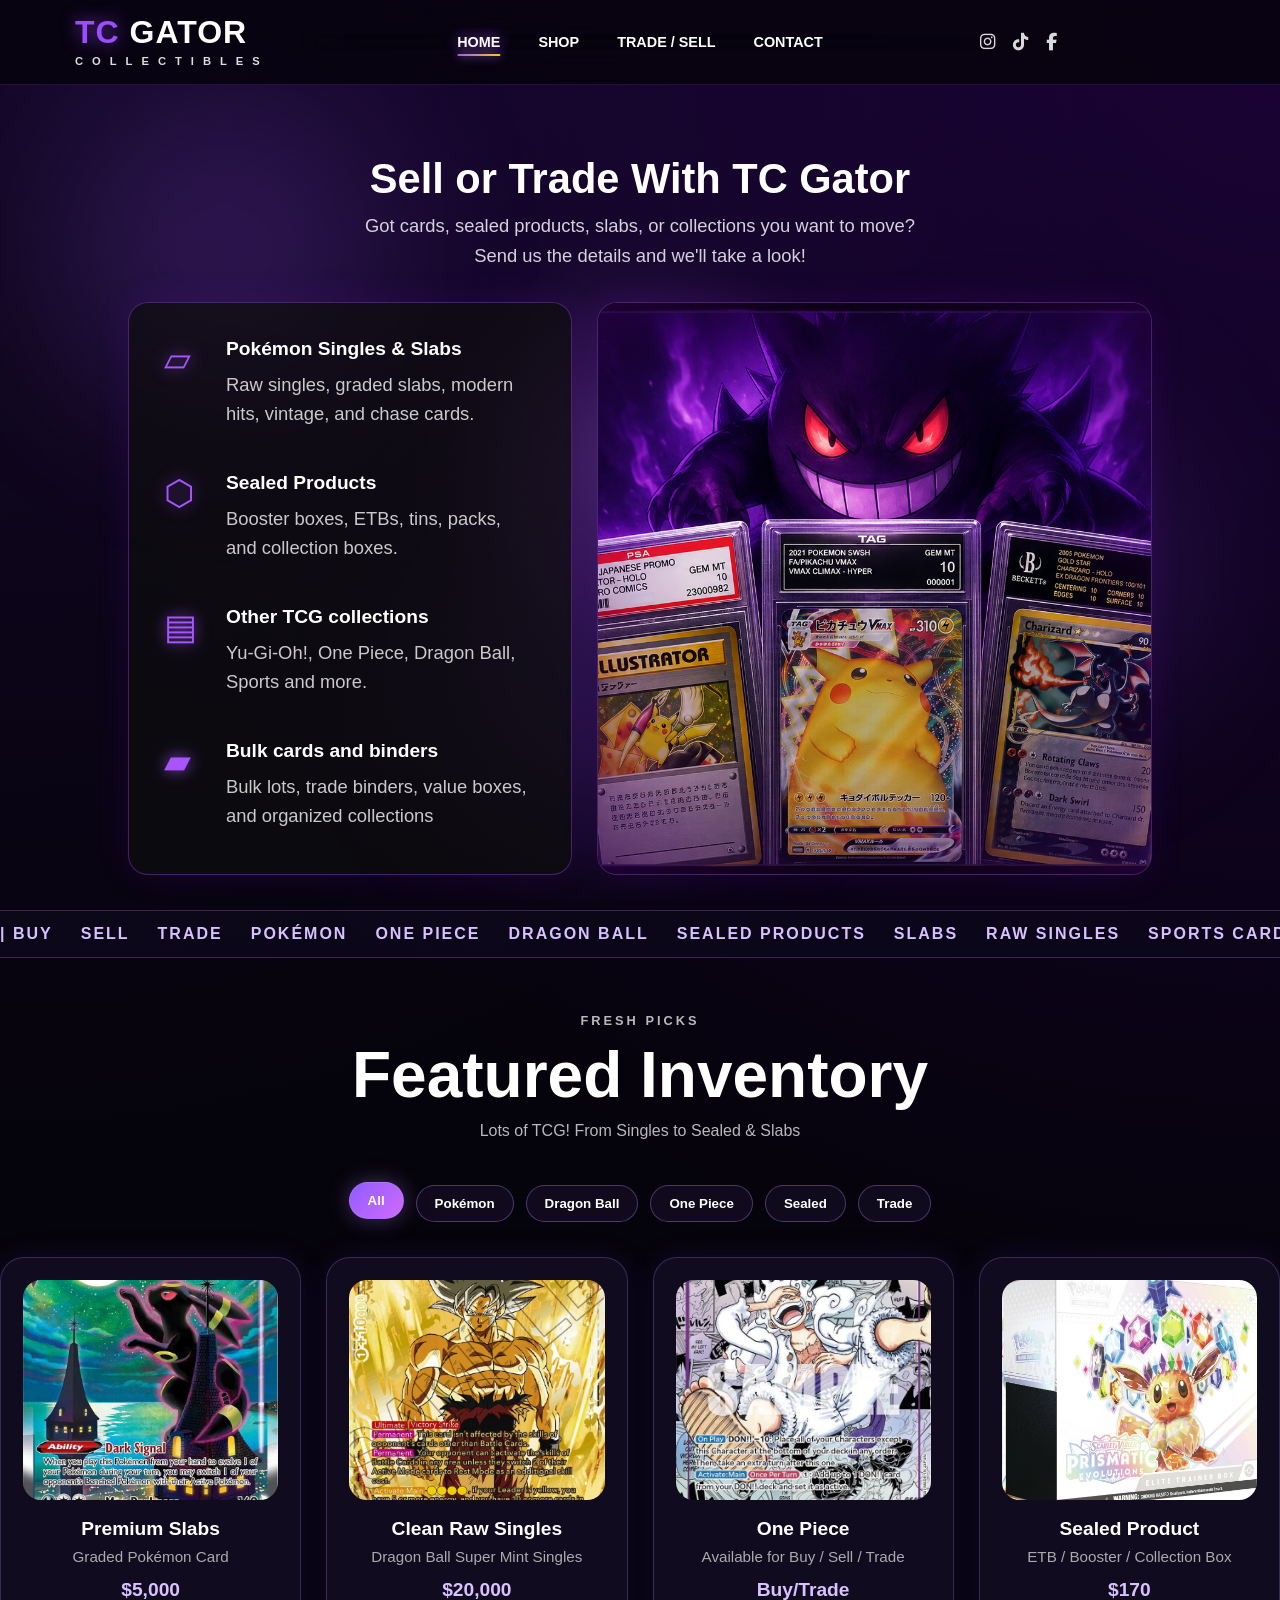
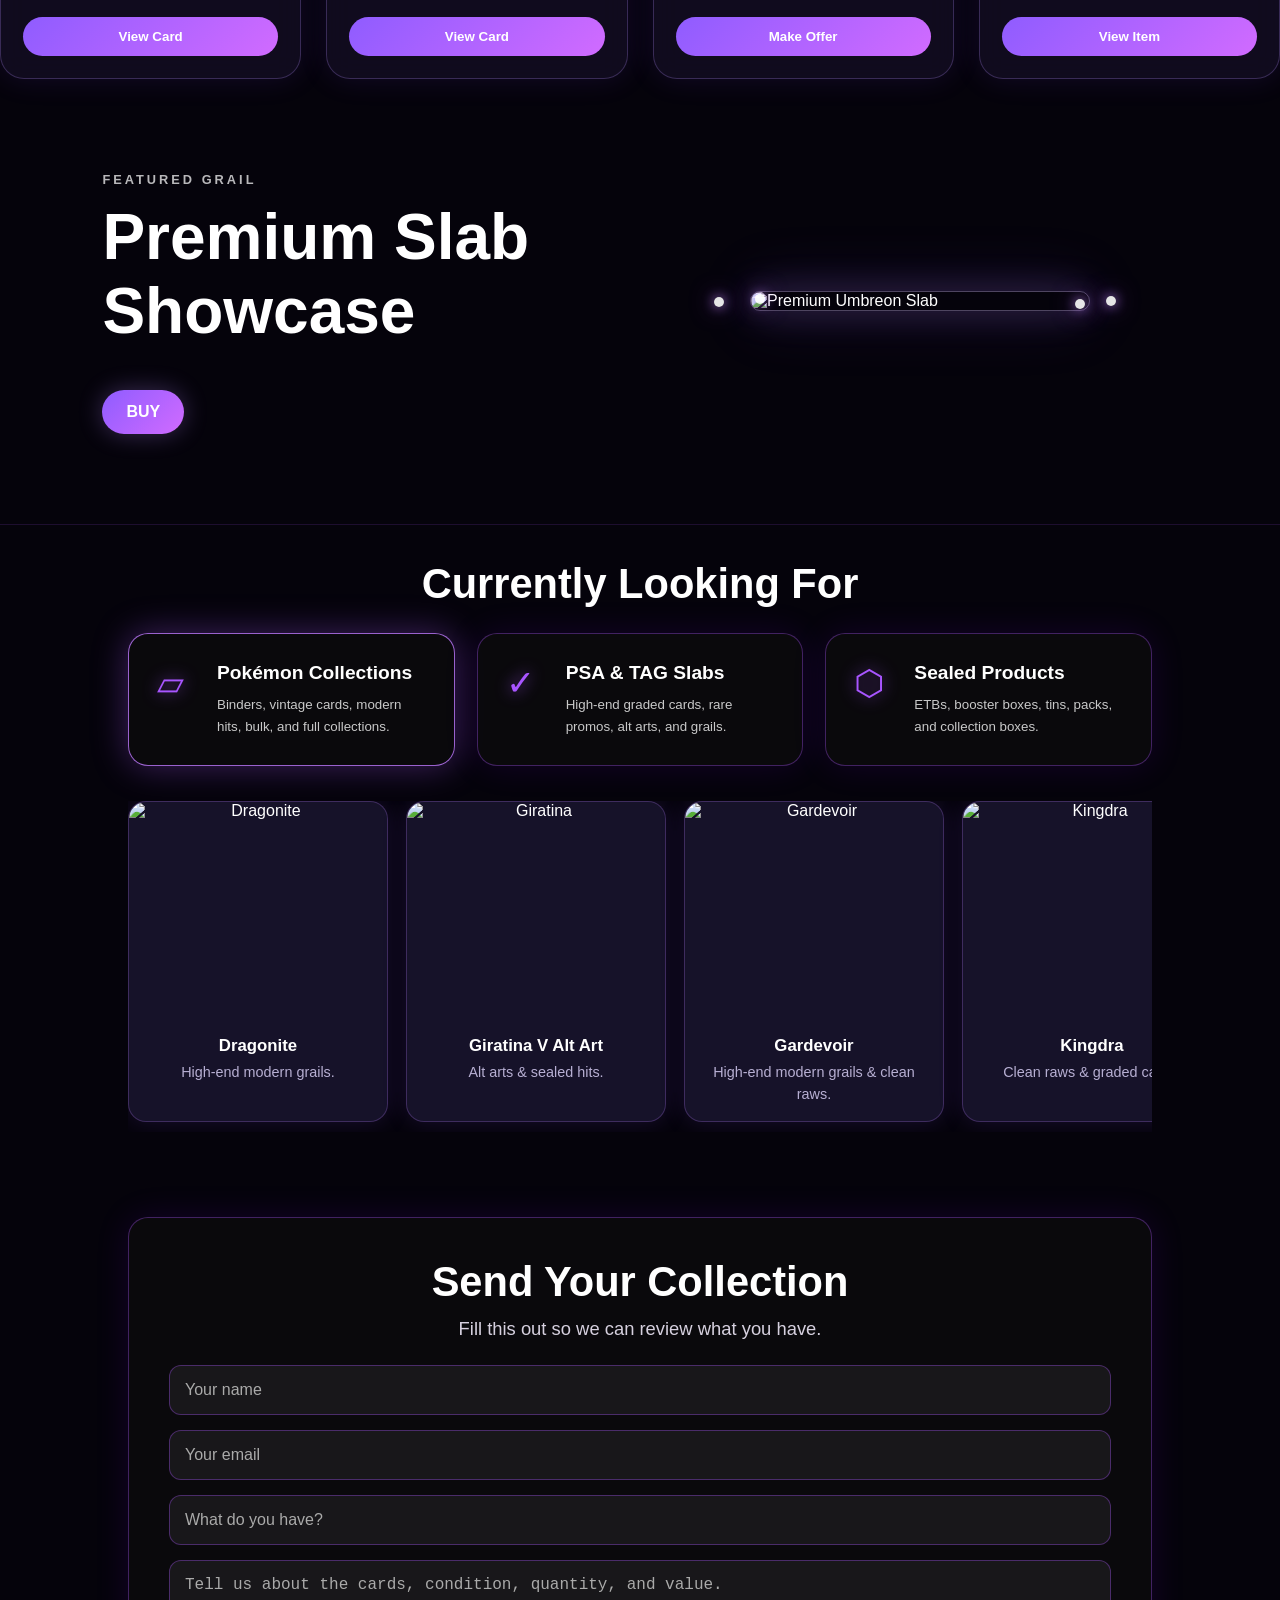
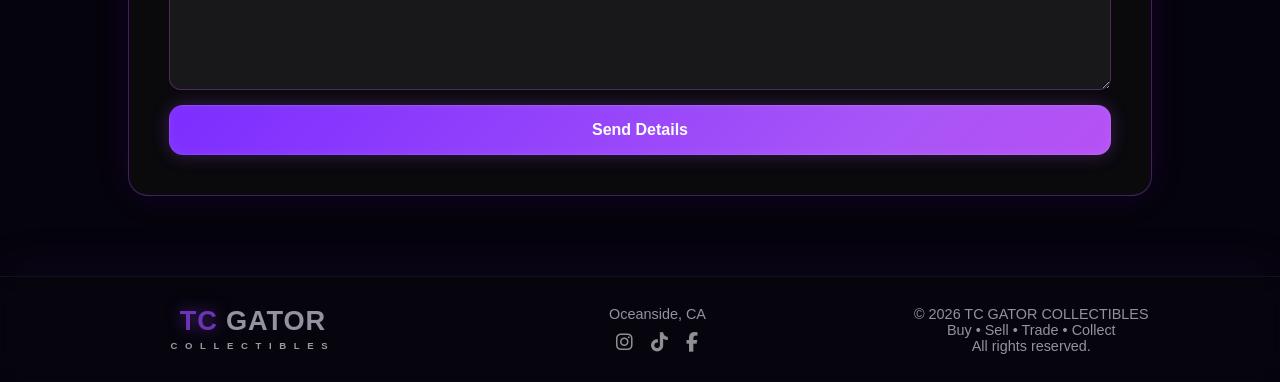
==== index.html @ 7c0d06db "Add files via upload" ====
<!DOCTYPE html>
<html lang="en">
<head>
  <meta charset="UTF-8">
  <meta name="viewport" content="width=device-width, initial-scale=1.0">

  <link rel="stylesheet" href="style.css">

  <link rel="stylesheet" href="https://cdnjs.cloudflare.com/ajax/libs/font-awesome/6.5.1/css/all.min.css">

  <title>TC Gator Collectibles</title>
</head>
<body>

  <div id="loader">
  <div class="loader-logo">TC GATOR</div>
  <div class="loader-subtext">Collectibles loading...</div>
</div>

 <div class="cherry-blossoms">
  <span></span>
  <span></span>
  <span></span>
  <span></span>
  <span></span>
  <span></span>
  <span></span>
  <span></span>
  <span></span>
  <span></span>
  <span></span>
  <span></span>
</div>

  <div class="background-glow">
  <span></span>
  <span></span>
  <span></span>
</div>

  <header class="navbar">
    <div class="logo">
      <span>TC</span> GATOR
      <p>COLLECTIBLES</p>
    </div>

   <nav class="nav-links">
  <a href="#home">Home</a>
  <a href="#shop">Shop</a>
  <a href="#trade">Trade / Sell</a>
  <a href="#contact">Contact</a>
</nav>

  <div class="social-icons">
  <a href="https://instagram.com/tc.gator" target="_blank">
    <i class="fab fa-instagram"></i>
  </a>

  <a href="https://www.tiktok.com/@tc.gator?_r=1&_t=ZP-96AuevrugjW" target="_blank">
    <i class="fab fa-tiktok"></i>
  </a>

  <a href="https://www.facebook.com/people/TC-Gator-Collectibles/61589492067598/?mibextid=wwXIfr" target="_blank">
    <i class="fab fa-facebook-f"></i>
  </a>
</div>
  </header>

  <main>

    <section class="hero" id="home">
      <h1>Sell or Trade With TC Gator</h1>
      <p>Got cards, sealed products, slabs, or collections you want to move?</p>
      <p class="contact-text">
  <a href="#trade-form">Send us the details and we'll take a look!</a>
</p>

      <div class="hero-grid">
        <div class="info-card">
          <div class="info-row">
            <div class="icon">▱</div>
            <div>
              <a href="#pokemon" class="category-card">
  <h3>Pokémon Singles & Slabs</h3>
  <p>Raw singles, graded slabs, modern hits, vintage, and chase cards.</p>
</a>
            </div>
          </div>

          <div class="info-row">
            <div class="icon">⬡</div>
            <div>
              <a href="#sealed" class="category-card">
  <h3>Sealed Products</h3>
  <p>Booster boxes, ETBs, tins, packs, and collection boxes.</p>
</a>
            </div>
          </div>

          <div class="info-row">
            <div class="icon">▤</div>
            <div>
              <a href="#other-tcg" class="category-card">
  <h3>Other TCG collections</h3>
  <p>Yu-Gi-Oh!, One Piece, Dragon Ball, Sports and more.</p>
</a>
            </div>
          </div>

          <div class="info-row">
            <div class="icon">▰</div>
            <div>
              <a href="#bulk-binders" class="category-card">
  <h3>Bulk cards and binders</h3>
  <p>Bulk lots, trade binders, value boxes, and organized collections</p>
</a>
            </div>
          </div>
        </div>

        <div class="image-card">
          <img src="slabs.png" alt="TC Gator graded card slabs" />
        </div>
      </div>
    </section>

    <div class="ticker-bar">
  <div class="ticker-track">
    <span>| BUY</span>
    <span>SELL</span>
    <span>TRADE</span>
    <span>POKÉMON</span>
    <span>ONE PIECE</span>
    <span>DRAGON BALL</span>
    <span>SEALED PRODUCTS</span>
    <span>SLABS</span>
    <span>RAW SINGLES</span>
    <span>SPORTS CARDS</span>
    <span>FINAL FANTASY</span>
    <span>YUGIOH</span>
    <span>BASEBALL</span>
    <span>FOOTBALL</span>
    <span>MTG |</span>

    <span>| BUY</span>
    <span>SELL</span>
    <span>TRADE</span>
    <span>POKÉMON</span>
    <span>ONE PIECE</span>
    <span>DRAGON BALL</span>
    <span>SEALED PRODUCTS</span>
    <span>SLABS</span>
    <span>RAW SINGLES</span>
    <span>SPORTS CARDS</span>
    <span>FINAL FANTASY</span>
    <span>YUGIOH</span>
    <span>BASEBALL</span>
    <span>FOOTBALL</span>
    <span>MTG |</span>

  </div>
</div>

    <section class="shop-categories reveal" id="pokemon">
  <div class="section-header">
    <p class="eyebrow">Fresh Picks</p>
    <h2>Featured Inventory</h2>
    <p>Lots of TCG! From Singles to Sealed & Slabs</p>
  </div>

  <div class="inventory-filters">
  <button class="filter-btn active" data-filter="all">All</button>
  <button class="filter-btn" data-filter="pokemon">Pokémon</button>
  <button class="filter-btn" data-filter="dragonball">Dragon Ball</button>
  <button class="filter-btn" data-filter="onepiece">One Piece</button>
  <button class="filter-btn" data-filter="sealed">Sealed</button>
  <button class="filter-btn" data-filter="trade">Trade</button>
</div>

  <div class="inventory-grid">
    <div class="inventory-card reveal" data-category="pokemon">
      <img class="card-image" src="umbreon.png" alt="Umbreon Pokémon card">
      <h3>Premium Slabs</h3>
      <p>Graded Pokémon Card</p>
      <span>$5,000</span>
      <button>View Card</button>
    </div>

    <div class="inventory-card reveal" data-category="dragonball">
      <img class="card-image" src="goku.png" alt="Son Goku Dragon Ball card">
      <h3>Clean Raw Singles</h3>
      <p>Dragon Ball Super Mint Singles</p>
      <span>$20,000</span>
      <button>View Card</button>
    </div>

   <div class="inventory-card reveal" data-category="onepiece" id="other-tcg">
      <img class="card-image" src="luffy.png" alt="Gear 5 Luffy One Piece card">
      <h3>One Piece</h3>
      <p>Available for Buy / Sell / Trade</p>
      <span>Buy/Trade</span>
      <button>Make Offer</button>
    </div>

 <div class="inventory-card reveal" data-category="sealed" id="sealed">
      <img class="card-image" src="sealed.png" alt="Sealed trading card product">
      <h3>Sealed Product</h3>
      <p>ETB / Booster / Collection Box</p>
      <span>$170</span>
      <button>View Item</button>
    </div>

  </div>
</section>

<section class="slab-showcase reveal" id="trade">
  <div class="showcase-content">
    <p class="eyebrow">Featured Grail</p>
    <h2>Premium Slab Showcase</h2>
<a href="#sell-trade" class="showcase-btn">BUY</a>
  </div>

 <div class="showcase-card">
  <div class="slab-particles">
  <span></span>
  <span></span>
  <span></span>
  <span></span>
</div>
  <img src="premiumslab.png" alt="Premium Umbreon Slab" class="premium-slab-img">
</div>
</section>

    <section class="looking reveal" id="bulk-binders">
      <h2>Currently Looking For</h2>

      <div class="looking-grid">

  <button class="small-card look-tab active" data-look="pokemon">
    <div class="icon">▱</div>
    <div>
      <h3>Pokémon Collections</h3>
      <p>Binders, vintage cards, modern hits, bulk, and full collections.</p>
    </div>
  </button>

  <button class="small-card look-tab" data-look="slabs">
    <div class="icon">✓</div>
    <div>
      <h3>PSA & TAG Slabs</h3>
      <p>High-end graded cards, rare promos, alt arts, and grails.</p>
    </div>
  </button>

  <button class="small-card look-tab" data-look="sealed">
    <div class="icon">⬡</div>
    <div>
      <h3>Sealed Products</h3>
      <p>ETBs, booster boxes, tins, packs, and collection boxes.</p>
    </div>
  </button>
        </div>
        <div class="look-panels">

          <div class="look-panel active" data-panel="pokemon">
  <div class="wanted-grid">

    <div class="wanted-card">
      <img src="dragonite.png" alt="Dragonite">
      <h3>Dragonite</h3>
      <p>High-end modern grails.</p>
    </div>

    <div class="wanted-card">
      <img src="giratina.png" alt="Giratina">
      <h3>Giratina V Alt Art</h3>
      <p>Alt arts & sealed hits.</p>
    </div>

    <div class="wanted-card">
      <img src="gardevoir.png" alt="Gardevoir">
      <h3>Gardevoir</h3>
      <p>High-end modern grails & clean raws.</p>
    </div>

    <div class="wanted-card">
      <img src="kingdra.png" alt="Kingdra">
      <h3>Kingdra</h3>
      <p>Clean raws & graded cards.</p>
    </div>

  </div>
</div>


  <div class="look-panel" data-panel="slabs">
    <div class="wanted-grid">
      <div class="wanted-card">
        <img src="pope.png" alt="PSA slab">
        <h3>PSA Slabs</h3>
        <p>Clean 9s, 10s, promos, and chase slabs.</p>
      </div>

      <div class="wanted-card">
        <img src="tag.png" alt="TAG slab">
        <h3>TAG Slabs</h3>
        <p>Clean TAG graded cards and modern grails.</p>
      </div>

       <div class="wanted-card">
      <img src="kobe.png" alt="">
      <h3>Beckett Slabs</h3>
      <p>Black labels, subgrades, and high-end collectibles.</p>
    </div>
    </div>
  </div>

  <div class="look-panel" data-panel="sealed">
    <div class="wanted-grid">
      <div class="wanted-card">
        <img src="etb.png" alt="ETB">
        <h3>ETBs</h3>
        <p>Pokémon ETBs, modern sealed, and collection boxes.</p>
      </div>

      <div class="wanted-card">
        <img src="boosterbox.png" alt="Booster box">
        <h3>Booster Boxes</h3>
        <p>Booster boxes, sealed packs, tins, and bundles.</p>
      </div>
    </div>
  </div>

</div>
      </div>

</div>

    </section>

    <section class="contact-section reveal" id="contact">
      <h2>Send Your Collection</h2>
      <p>Fill this out so we can review what you have.</p>

      <form class="trade-form" id="trade-form">
        <input type="text" placeholder="Your name" />
        <input type="email" placeholder="Your email" />
        <input type="text" placeholder="What do you have?" />
        <textarea placeholder="Tell us about the cards, condition, quantity, and value."></textarea>
        <button type="submit">Send Details</button>
      </form>
    </section>

  </main>

  <footer>
    <div class="logo footer-logo">
      <span>TC</span> GATOR
      <p>COLLECTIBLES</p>
    </div>

    <div>
      <p>Oceanside, CA</p>
    <div class="footer-socials">
  <a href="https://instagram.com/tc.gator" target="_blank">
    <i class="fab fa-instagram"></i>
  </a>

  <a href="https://www.tiktok.com/@tc.gator?_r=1&_t=ZP-96AuevrugjW" target="_blank">
    <i class="fab fa-tiktok"></i>
  </a>

  <a href="https://www.facebook.com/people/TC-Gator-Collectibles/61589492067598/?mibextid=wwXIfr" target="_blank">
    <i class="fab fa-facebook-f"></i>
  </a>
</div>
    </div>

   <div>
  <p>© 2026 TC GATOR COLLECTIBLES</p>
  <p>Buy • Sell • Trade • Collect</p>
  <p>All rights reserved.</p>
</div>
  </footer>

<script>
  const revealElements = document.querySelectorAll(".reveal");

  function revealOnScroll() {
    revealElements.forEach((element) => {
      const rect = element.getBoundingClientRect();
      const revealPoint = 120;

      const isVisible =
        rect.top < window.innerHeight - revealPoint &&
        rect.bottom > revealPoint;

      if (isVisible) {
        element.classList.add("active");
      } else {
        element.classList.remove("active");
      }
    });
  }

  window.addEventListener("scroll", revealOnScroll);
  window.addEventListener("load", revealOnScroll);
  revealOnScroll();

  const filterButtons = document.querySelectorAll(".filter-btn");
  const inventoryCards = document.querySelectorAll(".inventory-card");

  filterButtons.forEach((button) => {
    button.addEventListener("click", () => {
      filterButtons.forEach((btn) => btn.classList.remove("active"));
      button.classList.add("active");

      const filter = button.getAttribute("data-filter");

      inventoryCards.forEach((card) => {
        const category = card.getAttribute("data-category");

        if (filter === "all" || filter === category) {
          card.classList.remove("hide");
        } else {
          card.classList.add("hide");
        }
      });
    });
  });

const navbar = document.querySelector(".navbar");

window.addEventListener("scroll", () => {
  if (window.scrollY > 40) {
    navbar.classList.add("scrolled");
  } else {
    navbar.classList.remove("scrolled");
  }
});

const cursorGlow = document.querySelector(".cursor-glow");

window.addEventListener("mousemove", (e) => {
  cursorGlow.style.left = `${e.clientX}px`;
  cursorGlow.style.top = `${e.clientY}px`;
});

</script>

<script>
  window.addEventListener("load", () => {
    const loader = document.getElementById("loader");

    setTimeout(() => {
      loader.classList.add("hide-loader");
    }, 900);
  });
</script>

<script>
  const sections = document.querySelectorAll("section[id]");
  const navLinks = document.querySelectorAll(".nav-links a");

  function updateActiveNav() {
    let currentSection = "";

    sections.forEach((section) => {
      const sectionTop = section.offsetTop - 160;
      const sectionHeight = section.offsetHeight;

      if (window.scrollY >= sectionTop && window.scrollY < sectionTop + sectionHeight) {
        currentSection = section.getAttribute("id");
      }
    });

    navLinks.forEach((link) => {
      link.classList.remove("active-link");

      if (link.getAttribute("href") === `#${currentSection}`) {
        link.classList.add("active-link");
      }
    });
  }

  window.addEventListener("scroll", updateActiveNav);
  updateActiveNav();
</script>

<script>
const lookTabs = document.querySelectorAll(".look-tab");
const lookPanels = document.querySelectorAll(".look-panel");

lookTabs.forEach((tab) => {
  tab.addEventListener("click", () => {
    const selected = tab.getAttribute("data-look");

    lookTabs.forEach((item) => item.classList.remove("active"));
    lookPanels.forEach((panel) => panel.classList.remove("active"));

    tab.classList.add("active");

    const activePanel = document.querySelector(`[data-panel="${selected}"]`);
    activePanel.classList.add("active");

    const cards = activePanel.querySelectorAll(".wanted-card");

    cards.forEach((card) => {
      card.style.animation = "none";
      card.offsetHeight;
      card.style.animation = "";
    });
  });
});
</script>

<div class="cursor-glow"></div>

</body>
</html>
---- style.css ----
* {
  margin: 0;
  padding: 0;
  box-sizing: border-box;
}

html {
  scroll-behavior: smooth;
}

body {
  font-family: Arial, Helvetica, sans-serif;
  background:
    radial-gradient(circle at top right, rgba(128, 0, 255, 0.18), transparent 35%),
    radial-gradient(circle at top left, rgba(130, 45, 255, 0.12), transparent 30%),
    #05030b;
  color: white;
  min-height: 100vh;
}

.navbar {
  height: 85px;
  padding: 0 40px;

  display: grid;
  grid-template-columns: 260px 1fr 260px;

  align-items: center;

  border-bottom: 1px solid rgba(170, 80, 255, 0.18);
  background: rgba(5, 3, 11, 0.82);
  backdrop-filter: blur(12px);

  position: sticky;
  top: 0;
  z-index: 100;
}

.logo {
  font-size: 2rem;
  font-weight: 900;
  letter-spacing: 1px;
  line-height: 0.9;

  width: 260px;

  padding-left: 35px;
}

.logo span {
  color: #9b4dff;
  text-shadow: 0 0 18px rgba(155, 77, 255, 0.8);
}

.logo p {
  font-size: 0.7rem;
  letter-spacing: 9px;
  margin-top: 10px;
  color: #ddd;
}

nav {
  display: flex;
  justify-content: center;
  align-items: center;
  gap: 38px;
}

nav a {
  color: white;
  text-decoration: none;
  text-transform: uppercase;
  font-weight: 700;
  font-size: 0.9rem;
  transition: 0.3s;
}

nav a:hover,
nav a.active {
  color: #a855ff;
  text-shadow: 0 0 12px #a855ff;
}

.socials {
  display: flex;
  justify-content: flex-end;
  align-items: center;

  gap: 18px;
  font-size: 1.4rem;
}

.hero {
  padding: 70px 10% 35px;
  text-align: center;
}

.hero h1,
.looking h2,
.contact-section h2 {
  font-size: 2.6rem;
  margin-bottom: 12px;
}

.hero p,
.contact-section p {
  color: #d6d0df;
  font-size: 1.15rem;
  margin-bottom: 8px;
}

.hero-grid {
  margin-top: 35px;
  display: grid;
  grid-template-columns: 1fr 1.25fr;
  gap: 25px;
  align-items: stretch;
}

.info-card,
.image-card,
.small-card,
.contact-section {
  background: rgba(13, 13, 13, 0.7);
  border: 1px solid rgba(170, 80, 255, 0.35);
  border-radius: 20px;
  box-shadow: 0 0 35px rgba(128, 0, 255, 0.12);
}

.info-card {
  padding: 35px;
  text-align: left;
}

.info-row {
  display: flex;
  gap: 22px;
  align-items: flex-start;
  margin-bottom: 35px;
}

.info-row:last-child {
  margin-bottom: 0;
}

.icon {
  color: #a855ff;
  font-size: 2.2rem;
  min-width: 40px;
  text-shadow: 0 0 16px rgba(168, 85, 255, 0.8);
}

.info-row h3,
.small-card h3 {
  font-size: 1.2rem;
  margin-bottom: 10px;
}

.info-row p,
.small-card p {
  color: #d6d0df;
  line-height: 1.6;
}

.image-card {
  overflow: hidden;
  position: relative;
}

.image-card img {
  width: 100%;
  height: 100%;
  object-fit: cover;
  display: block;
}

/* This gives the image that purple card-shop glow */
.image-card::after {
  content: "";
  position: absolute;
  inset: 0;
  background: radial-gradient(circle, transparent 45%, rgba(88, 0, 150, 0.35));
  pointer-events: none;
}

.looking {
  padding: 35px 10%;
  text-align: center;
  border-top: 1px solid rgba(170, 80, 255, 0.15);
}

.looking-grid {
  margin-top: 25px;
  display: grid;
  grid-template-columns: repeat(3, 1fr);
  gap: 22px;
}

.small-card {
  padding: 28px;
  display: flex;
  gap: 20px;
  align-items: flex-start;
  text-align: left;
  transition: 0.3s;
}

.small-card:hover,
.info-card:hover,
.image-card:hover {
  transform: translateY(-5px);
  box-shadow: 0 0 35px rgba(168, 85, 255, 0.3);
  border-color: rgba(168, 85, 255, 0.75);
}

.contact-section {
  margin: 50px 10%;
  padding: 40px;
  text-align: center;
}

.trade-form {
  margin-top: 25px;
  display: grid;
  gap: 15px;
}

.trade-form input,
.trade-form textarea {
  width: 100%;
  padding: 15px;
  border-radius: 12px;
  border: 1px solid rgba(168, 85, 255, 0.35);
  background: rgba(255, 255, 255, 0.06);
  color: white;
  font-size: 1rem;
}

.trade-form textarea {
  min-height: 130px;
  resize: vertical;
}

.trade-form input::placeholder,
.trade-form textarea::placeholder {
  color: #aaa;
}

.trade-form button {
  padding: 15px;

  border: 1px solid rgba(255,255,255,0.08);
  border-radius: 14px;

  background:
    linear-gradient(
      135deg,
      #7c2dff 0%,
      #a855f7 30%,
      #d946ef 65%,
      #7c3aed 100%
    );

  background-size: 250% 250%;

  color: white;
  font-size: 1rem;
  font-weight: 800;

  cursor: pointer;

  box-shadow:
    0 0 18px rgba(168, 85, 247, 0.28),
    inset 0 0 12px rgba(255,255,255,0.05);

  transition:
    transform 0.3s ease,
    box-shadow 0.3s ease,
    background-position 0.6s ease;

    animation: buttonFlow 6s ease infinite;
}

@keyframes buttonFlow {
  0% {
    background-position: left center;
  }

  50% {
    background-position: right center;
  }

  100% {
    background-position: left center;
  }
}

.trade-form button:hover {
  transform: translateY(-3px);

  background-position: right center;

  box-shadow:
    0 0 28px rgba(192, 132, 252, 0.55),
    0 0 55px rgba(168, 85, 247, 0.28);
}

footer {
  padding: 25px 9%;
  border-top: 1px solid rgba(170, 80, 255, 0.18);
  display: flex;
  justify-content: space-between;
  align-items: center;
  color: #d6d0df;
  text-align: center;
}

.footer-logo {
  transform: scale(0.85);
  transform-origin: left;
}

.footer-socials {
  margin-top: 10px;
  display: flex;
  gap: 18px;
  justify-content: center;
  font-size: 1.6rem;
}

@media (max-width: 900px) {
  .navbar {
    height: auto;
    padding: 20px;
    flex-direction: column;
    gap: 20px;
  }

  nav {
    flex-wrap: wrap;
    justify-content: center;
    gap: 18px;
  }

  .socials {
    display: none;
  }

  .hero {
    padding: 45px 5%;
  }

  .hero h1,
  .looking h2,
  .contact-section h2 {
    font-size: 2rem;
  }

  .hero-grid,
  .looking-grid {
    grid-template-columns: 1fr;
  }

  .image-card img {
    height: 320px;
  }

  footer {
    flex-direction: column;
    gap: 25px;
  }

  .footer-logo {
    transform-origin: center;
  }
}

/* =========================
   MOBILE OPTIMIZATION
========================= */

@media (max-width: 768px) {

  body {
    overflow-x: hidden;
  }

  .navbar {
    padding: 18px 5%;
    gap: 18px;
  }

  .logo {
    font-size: 1.5rem;
    text-align: center;
  }

  .logo p {
    letter-spacing: 5px;
    font-size: 0.55rem;
  }

  nav {
    gap: 16px;
    flex-wrap: wrap;
  }

  nav a {
    font-size: 0.75rem;
  }

  .hero {
    padding: 45px 5% 25px;
  }

  .hero h1 {
    font-size: 2rem;
    line-height: 1.1;
  }

  .hero p {
    font-size: 1rem;
  }

  .hero-grid {
    grid-template-columns: 1fr;
    gap: 18px;
  }

  .info-card {
    padding: 25px;
  }

  .info-row {
    gap: 15px;
    margin-bottom: 28px;
  }

  .info-row h3 {
    font-size: 1rem;
  }

  .info-row p {
    font-size: 0.9rem;
  }

  .image-card img {
    height: 300px;
    object-fit: cover;
  }

  .looking {
    padding: 30px 5%;
  }

  .looking h2 {
    font-size: 2rem;
  }

  .looking-grid {
    grid-template-columns: 1fr;
  }

  .small-card {
    padding: 22px;
  }

  .contact-section {
    margin: 40px 5%;
    padding: 30px 20px;
  }

  .contact-section h2 {
    font-size: 2rem;
  }

  .trade-form input,
  .trade-form textarea {
    font-size: 0.95rem;
  }

  footer {
    padding: 30px 5%;
    gap: 20px;
  }

  footer p {
    font-size: 0.85rem;
  }

}

.inventory-section {
  padding: 70px 8% 90px;
  position: relative;
}

.section-header {
  text-align: center;
  max-width: 720px;
  margin: 0 auto 45px;
}

.eyebrow {
  color: #b58cff;
  text-transform: uppercase;
  letter-spacing: 3px;
  font-weight: 700;
  font-size: 0.8rem;
}

.section-header h2 {
  font-size: clamp(2rem, 5vw, 4rem);
  margin: 10px 0;
}

.section-header p {
  color: rgba(255, 255, 255, 0.72);
}

.inventory-grid {
  display: grid;
  grid-template-columns: repeat(4, 1fr);
  gap: 25px;
}

.inventory-card {
  background: rgba(20, 14, 35, 0.82);

  backdrop-filter: blur(14px);

  border: 1px solid rgba(181, 140, 255, 0.25);
  border-radius: 24px;
  padding: 22px;
  text-align: center;
  position: relative;
  overflow: hidden;
  box-shadow: 0 0 30px rgba(128, 70, 255, 0.12);
  transition: transform 0.35s ease, box-shadow 0.35s ease, border 0.35s ease;
}

.inventory-card::after {
  content: "";

  position: absolute;
  inset: -2px;

  background:
    radial-gradient(
      circle,
      rgba(168, 85, 247, 0.18),
      transparent 70%
    );

  opacity: 0;

  transition: opacity 0.35s ease;

  z-index: -1;
}

.inventory-card:hover::after {
  opacity: 1;
}


.inventory-card::before {
  content: "";
  position: absolute;
  top: 0;
  left: -120%;
  width: 80%;
  height: 100%;
  background: linear-gradient(
    120deg,
    transparent,
    rgba(255, 255, 255, 0.18),
    transparent
  );
  transition: 0.7s ease;
}

.inventory-card:hover::before {
  left: 120%;
}

.inventory-card:hover {
  transform: translateY(-12px) scale(1.02);
  border-color: rgba(181, 140, 255, 0.75);
  box-shadow: 0 0 45px rgba(181, 140, 255, 0.28);
}

.card-image {
  height: 220px;
  border-radius: 18px;
  margin-bottom: 18px;
  display: flex;
  align-items: center;
  justify-content: center;
}

.placeholder-card {
  background:
    radial-gradient(circle at top, rgba(255,255,255,0.28), transparent 35%),
    linear-gradient(145deg, #2d155f, #0f0b1f 55%, #3f1c7d);
  border: 1px solid rgba(255, 255, 255, 0.15);
  color: white;
  font-weight: 900;
  letter-spacing: 2px;
  font-size: 1.3rem;
  text-shadow: 0 0 15px rgba(255,255,255,0.5);
}

.inventory-card h3 {
  font-size: 1.2rem;
  margin-bottom: 8px;
}

.inventory-card p {
  color: rgba(255, 255, 255, 0.65);
  font-size: 0.95rem;
  margin-bottom: 14px;
}

.inventory-card span {
  display: block;
  color: #d7c2ff;
  font-weight: 800;
  font-size: 1.2rem;
  margin-bottom: 16px;
}

.inventory-card button {
  width: 100%;
  padding: 12px 18px;
  border: none;
  border-radius: 999px;
  background: linear-gradient(135deg, #8f5cff, #d16bff);
  color: white;
  font-weight: 800;
  cursor: pointer;
  transition: transform 0.25s ease, box-shadow 0.25s ease;
}

.inventory-card button:hover {
  transform: scale(1.05);
  box-shadow: 0 0 25px rgba(209, 107, 255, 0.45);
}

/* Scroll reveal animation */
.reveal {
  opacity: 0;
  transform: translateY(35px);
  transition: all 0.7s ease;
}

.reveal.active {
  opacity: 1;
  transform: translateY(0);
}

/* Mobile */
@media (max-width: 1000px) {
  .inventory-grid {
    grid-template-columns: repeat(2, 1fr);
  }
}

@media (max-width: 600px) {
  .inventory-section {
    padding: 70px 6%;
  }

  .inventory-grid {
    grid-template-columns: 1fr;
  }

  .card-image {
    height: 190px;
  }
}

.inventory-card img.card-image {
  width: 100%;
  object-fit: cover;
  object-position: center;
}

.inventory-filters {
  display: flex;
  justify-content: center;
  flex-wrap: wrap;
  gap: 12px;
  margin-bottom: 35px;
}

.filter-btn {
  border: 1px solid rgba(181, 140, 255, 0.35);
  background: rgba(20, 14, 35, 0.75);
  color: white;
  padding: 10px 18px;
  border-radius: 999px;
  font-weight: 800;
  cursor: pointer;
  transition: all 0.25s ease;
}

.filter-btn:hover,
.filter-btn.active {
  background: linear-gradient(135deg, #8f5cff, #d16bff);
  box-shadow: 0 0 22px rgba(181, 140, 255, 0.35);
  transform: translateY(-3px);
}

.inventory-card.hide {
  display: none;
}

/* Animated background glow */
.background-glow {
  position: fixed;
  inset: 0;
  z-index: -1;
  overflow: hidden;
  pointer-events: none;
}

.background-glow span {
  position: absolute;
  width: 320px;
  height: 320px;
  border-radius: 50%;
  background: rgba(160, 90, 255, 0.18);
  filter: blur(80px);
  animation: floatGlow 12s ease-in-out infinite alternate;
}

.background-glow span:nth-child(1) {
  top: 10%;
  left: 5%;
}

.background-glow span:nth-child(2) {
  top: 45%;
  right: 8%;
  animation-delay: 3s;
}

.background-glow span:nth-child(3) {
  bottom: 8%;
  left: 35%;
  animation-delay: 6s;
}

@keyframes floatGlow {
  from {
    transform: translateY(0) scale(1);
  }

  to {
    transform: translateY(-45px) scale(1.18);
  }
}

/* Premium navbar upgrade */
header,
.navbar,
nav {
  backdrop-filter: blur(16px);
}

nav a {
  position: relative;
}

nav a::after {
  content: "";
  position: absolute;
  left: 0;
  bottom: -6px;
  width: 0;
  height: 2px;
  background: linear-gradient(90deg, #8f5cff, #d16bff);
  transition: width 0.25s ease;
}

nav a:hover::after {
  width: 100%;
}

/* Ticker bar */

.ticker-bar {
  overflow: hidden;
  white-space: nowrap;

  border-top: 1px solid rgba(181, 140, 255, 0.25);
  border-bottom: 1px solid rgba(181, 140, 255, 0.25);

  background: rgba(14, 9, 28, 0.75);

  padding: 14px 0;

  margin-bottom: 55px;
}

.ticker-track {
  display: inline-flex;
  gap: 28px;
  width: max-content;
  animation: tickerMove 18s linear infinite;
}

.ticker-track span {
  color: #d7c2ff;
  font-weight: 900;
  letter-spacing: 2px;
  white-space: nowrap;
}

@keyframes tickerMove {
  from {
    transform: translateX(0);
  }

  to {
    transform: translateX(-50%);
  }
}

/* Featured slab showcase */
.slab-showcase {
  padding: 90px 8%;
  display: grid;
  grid-template-columns: 1fr 1fr;
  gap: 45px;
  align-items: center;
}

.showcase-content h2 {
  font-size: clamp(2.2rem, 5vw, 4.5rem);
  margin: 10px 0 18px;
}

.showcase-content p {
  color: rgba(255, 255, 255, 0.72);
  max-width: 540px;
  line-height: 1.7;
}

.showcase-btn {
  display: inline-block;
  margin-top: 24px;
  padding: 13px 24px;
  border-radius: 999px;
  background: linear-gradient(135deg, #8f5cff, #d16bff);
  color: white;
  text-decoration: none;
  font-weight: 900;
  box-shadow: 0 0 25px rgba(181, 140, 255, 0.3);
  transition: transform 0.25s ease, box-shadow 0.25s ease;
}

.showcase-btn:hover {
  transform: translateY(-4px);
  box-shadow: 0 0 35px rgba(181, 140, 255, 0.5);
}

.showcase-card {
  display: flex;
  justify-content: center;
}

.showcase-slab {
  width: min(320px, 85vw);
  height: 440px;
  border-radius: 28px;
  background:
    radial-gradient(circle at top, rgba(255,255,255,0.28), transparent 35%),
    linear-gradient(145deg, #29115f, #0d091c 55%, #5b25a8);
  border: 1px solid rgba(215, 194, 255, 0.35);
  box-shadow:
    0 0 35px rgba(181, 140, 255, 0.28),
    inset 0 0 25px rgba(255, 255, 255, 0.08);
  display: flex;
  align-items: flex-start;
  justify-content: center;
  padding-top: 32px;
  color: white;
  font-weight: 1000;
  letter-spacing: 3px;
  animation: slabFloat 4s ease-in-out infinite;
}

@keyframes slabFloat {
  0%, 100% {
    transform: translateY(0) rotate(-2deg);
  }

  50% {
    transform: translateY(-18px) rotate(2deg);
  }
}

/* Footer polish */
footer {
  border-top: 1px solid rgba(181, 140, 255, 0.22);
  background: rgba(10, 6, 22, 0.85);
  box-shadow: 0 -20px 45px rgba(128, 70, 255, 0.08);
}

/* Mobile */
@media (max-width: 800px) {
  .slab-showcase {
    grid-template-columns: 1fr;
    text-align: center;
  }

  .showcase-content p {
    margin: 0 auto;
  }

  .ticker-track {
    gap: 30px;
    animation-duration: 18s;
  }

  .showcase-slab {
    height: 360px;
  }
}

.falling-petals {
  position: fixed;
  inset: 0;
  z-index: -1;
  pointer-events: none;
  overflow: hidden;
}

.falling-petals span {
  position: absolute;
  top: -10%;
  width: 18px;
  height: 12px;
  background: rgba(255, 170, 245, 0.72);
  border-radius: 80% 20% 70% 30%;
  filter: blur(0.1px);
  box-shadow: 0 0 10px rgba(255, 170, 245, 0.45);
  animation: petalFall 14s linear infinite;
}

.falling-petals span:nth-child(1) {
  left: 8%;
  animation-delay: 0s;
  animation-duration: 13s;
}

.falling-petals span:nth-child(2) {
  left: 20%;
  animation-delay: 2s;
  animation-duration: 16s;
}

.falling-petals span:nth-child(3) {
  left: 34%;
  animation-delay: 4s;
  animation-duration: 15s;
}

.falling-petals span:nth-child(4) {
  left: 48%;
  animation-delay: 1s;
  animation-duration: 18s;
}

.falling-petals span:nth-child(5) {
  left: 63%;
  animation-delay: 3s;
  animation-duration: 14s;
}

.falling-petals span:nth-child(6) {
  left: 76%;
  animation-delay: 5s;
  animation-duration: 17s;
}

.falling-petals span:nth-child(7) {
  left: 88%;
  animation-delay: 2.5s;
  animation-duration: 19s;
}

.falling-petals span:nth-child(8) {
  left: 95%;
  animation-delay: 6s;
  animation-duration: 15s;
}

@keyframes petalFall {
  0% {
    transform: translateY(-10vh) translateX(0) rotate(0deg);
    opacity: 0;
  }

  10% {
    opacity: 0.95;
  }

  100% {
    transform: translateY(115vh) translateX(-80px) rotate(360deg);
    opacity: 0;
  }
}

html {
  scroll-behavior: smooth;
}

nav a {
  transition: 0.3s ease;
}

nav a:hover {
  color: #c084fc;
  text-shadow: 0 0 10px rgba(192, 132, 252, 0.8);
}

footer {
  text-align: center;
  padding: 30px;
  opacity: 0.7;
  font-size: 0.9rem;
}

footer {
  width: 100%;
  padding: 28px 6%;
  margin-top: 80px;

  display: flex;
  justify-content: space-between;
  align-items: center;
  gap: 30px;
  flex-wrap: wrap;

  border-top: 1px solid rgba(255,255,255,0.08);

  background: rgba(10, 10, 18, 0.55);
  backdrop-filter: blur(14px);
}

footer > * {
  flex: 1;
}

.footer-left {
  display: flex;
  align-items: center;
  gap: 18px;
  flex-wrap: wrap;
}

.footer-left h3 {
  font-size: 1rem;
  letter-spacing: 3px;
  color: white;
}

.footer-left p {
  color: rgba(255,255,255,0.55);
  font-size: 0.9rem;
}

.footer-socials {
  display: flex;
  align-items: center;
  gap: 18px;
}

.footer-socials a {
  color: rgba(255,255,255,0.7);
  text-decoration: none;
  transition: 0.3s ease;
}

.footer-socials a:hover {
  color: #c084fc;
  transform: translateY(-2px);
}

.footer-socials {
  display: flex;
  gap: 18px;
  margin-top: 10px;
}

.footer-socials a {
  color: white;
  font-size: 1.2rem;
  transition: 0.3s ease;
  opacity: 0.8;
}

.footer-socials a:hover {
  color: white;
  text-shadow: 0 0 12px rgba(192, 132, 252, 0.9);
  transform: translateY(-2px);
  opacity: 1;
}

nav a {
  position: relative;
}

nav a::after {
  content: "";
  position: absolute;
  left: 0;
  bottom: -6px;
  width: 0%;
  height: 2px;
  background: #c084fc;
  box-shadow: 0 0 10px rgba(192, 132, 252, 0.9);
  transition: width 0.3s ease;
}

nav a:hover::after {
  width: 100%;
}

header,
section,
footer {
  position: relative;
  z-index: 1;
}

/* Floating Sakura Petals */

.cherry-blossoms {
  position: fixed;
  top: 0;
  left: 0;
  width: 100%;
  height: 100%;
  pointer-events: none;
  overflow: hidden;
  z-index: 0;
}

.cherry-blossoms span {
  position: absolute;
  top: -10%;
  width: 12px;
  height: 12px;
  background: rgba(255, 192, 203, 0.75);
  border-radius: 70% 40% 70% 40%;
  animation: sakuraFall linear infinite;
  box-shadow: 0 0 6px rgba(255, 192, 203, 0.4);
}


.cherry-blossoms span::before {
  content: "";
  position: absolute;
  width: 14px;
  height: 14px;
  background: rgba(255, 183, 197, 0.8);
  border-radius: 15px 0px 15px 0px;
  transform: rotate(90deg);
  top: 0;
  left: 0;
}

/* Different petal positions */

.cherry-blossoms span:nth-child(1) {
  left: 10%;
  animation-duration: 12s;
}

.cherry-blossoms span:nth-child(2) {
  left: 25%;
  animation-duration: 15s;
  animation-delay: 2s;
}

.cherry-blossoms span:nth-child(3) {
  left: 40%;
  animation-duration: 13s;
  animation-delay: 4s;
}

.cherry-blossoms span:nth-child(4) {
  left: 55%;
  animation-duration: 17s;
  animation-delay: 1s;
}

.cherry-blossoms span:nth-child(5) {
  left: 70%;
  animation-duration: 14s;
  animation-delay: 3s;
}

.cherry-blossoms span:nth-child(6) {
  left: 85%;
  animation-duration: 18s;
  animation-delay: 5s;
}

.cherry-blossoms span:nth-child(7) {
  left: 35%;
  animation-duration: 20s;
  animation-delay: 6s;
}

.cherry-blossoms span:nth-child(8) {
  left: 90%;
  animation-duration: 16s;
  animation-delay: 7s;
}

/* Falling animation */

@keyframes sakuraFall {
  0% {
    transform: translateY(-10vh) translateX(0px) rotate(0deg);
    opacity: 0;
  }

  10% {
    opacity: 1;
  }

  100% {
    transform: translateY(110vh) translateX(80px) rotate(360deg);
    opacity: 0;
  }
}

/* Keep content above petals */

header,
section,
footer {
  position: relative;
  z-index: 1;
}

.social-icons {
  display: flex;
  gap: 18px;
}

.social-icons a {
  color: white;
  font-size: 1.1rem;
  transition: 0.3s ease;
  opacity: 0.85;
}

.social-icons a:hover {
  color: white;
  text-shadow: 0 0 12px rgba(192, 132, 252, 0.9);
  transform: translateY(-2px);
  opacity: 1;
}

.social-icons,
.footer-socials {
  position: relative;
  z-index: 10;
}

/* =========================
   SCROLL REVEAL ANIMATIONS
========================= */

.reveal {
  opacity: 0;
  transform: translateY(35px);
  transition: opacity 0.8s ease, transform 0.8s ease;
}

.reveal.active {
  opacity: 1;
  transform: translateY(0);
}

/* =========================
   PREMIUM HOVER EFFECTS
========================= */

.category-card,
.inventory-card,
.trade-box,
.sell-box {
  transition:
    transform 0.35s ease,
    box-shadow 0.35s ease,
    border-color 0.35s ease;
}

/* CARD HOVER */
.category-card:hover,
.inventory-card:hover,
.trade-box:hover,
.sell-box:hover {
  transform: translateY(-8px);
  box-shadow:
    0 0 25px rgba(168, 85, 247, 0.35),
    0 0 50px rgba(168, 85, 247, 0.15);

  border-color: white rgba(255, 255, 255, 0.25);
}

/* BUTTON HOVER */
.btn:hover,
button:hover {
  transform: translateY(-2px) scale(1.03);

  box-shadow:
    0 0 20px rgba(168, 85, 247, 0.45);
}

/* SLAB IMAGE HOVER */
.hero-image img:hover,
.slab-image img:hover {
  transform: scale(1.03);
  filter: drop-shadow(0 0 20px rgba(168, 85, 247, 0.35));
}

/* SMOOTH IMAGE TRANSITIONS */
.hero-image img,
.slab-image img {
  transition:
    transform 0.4s ease,
    filter 0.4s ease;
}

/* =========================
   CUSTOM LOADING SCREEN
========================= */

#loader {
  position: fixed;
  inset: 0;
  background: radial-gradient(circle at center, #24143a, #05030a 70%);
  display: flex;
  flex-direction: column;
  align-items: center;
  justify-content: center;
  gap: 14px;
  z-index: 9999;
  transition: opacity 0.7s ease, visibility 0.7s ease;
}

#loader.hide-loader {
  opacity: 0;
  visibility: hidden;
}

.loader-logo {
  font-size: 3rem;
  font-weight: 900;
  letter-spacing: 4px;
  color: white;
  text-shadow:
    0 0 12px rgba(168, 85, 247, 0.9),
    0 0 30px rgba(168, 85, 247, 0.6);
  animation: loaderPulse 1.4s ease-in-out infinite alternate;
}

.loader-subtext {
  font-size: 0.9rem;
  color: rgba(255,255,255,0.75);
  letter-spacing: 2px;
  text-transform: uppercase;
}

@keyframes loaderPulse {
  from {
    transform: scale(1);
    opacity: 0.75;
  }

  to {
    transform: scale(1.06);
    opacity: 1;
  }
}

/* =========================
   NAVBAR POLISH
========================= */

.nav-links a {
  position: relative;
  transition: color 0.3s ease, text-shadow 0.3s ease;
}

.nav-links a::after {
  content: "";
  position: absolute;
  left: 50%;
  bottom: -6px;
  width: 0;
  height: 2px;
  background: linear-gradient(90deg, #a855f7, #facc15);
  transform: translateX(-50%);
  transition: width 0.3s ease;
  border-radius: 999px;
}

.nav-links a:hover {
  color: #ffffff;
  text-shadow: 0 0 12px rgba(168, 85, 247, 0.8);
}

.nav-links a:hover::after {
  width: 100%;
}

/* =========================
   ACTIVE NAVBAR LINK
========================= */

.nav-links a.active-link {
  color: #ffffff;
  text-shadow: 0 0 14px rgba(168, 85, 247, 0.9);
}

.nav-links a.active-link::after {
  width: 100%;
}

html {
  scroll-behavior: smooth;
}

.contact-text a {
  color: inherit;
  text-decoration: none;
}

.contact-text a:hover {
  opacity: 0.7;
}

.category-card {
  text-decoration: none;
  color: inherit;
  cursor: pointer;
}

.category-card:hover {
  transform: translateY(-6px);
}

.wanted-grid {
  display: flex;
  gap: 20px;
  margin-top: 35px;
  overflow-x: auto;
  padding-bottom: 10px;
}

.wanted-grid::-webkit-scrollbar {
  height: 8px;
}

.wanted-grid::-webkit-scrollbar-thumb {
  background: rgba(160, 100, 255, 0.4);
  border-radius: 20px;
}

.wanted-card {
  min-width: 260px;
  max-width: 260px;
  background: rgba(25, 20, 45, 0.9);
  border: 1px solid rgba(180, 120, 255, 0.25);
  border-radius: 18px;
  overflow: hidden;
  backdrop-filter: blur(10px);
  transition: 0.3s ease;
  box-shadow: 0 0 25px rgba(140, 90, 255, 0.15);
  flex-shrink: 0;
}

.wanted-card:hover {
  transform: translateY(-6px);
  box-shadow: 0 0 35px rgba(170, 100, 255, 0.35);
}

.wanted-card img {
  width: 100%;
  height: 220px;
  object-fit: cover;
  display: block;
}

.wanted-card h3 {
  color: white;
  font-size: 1.05rem;
  margin: 14px 14px 6px;
}

.wanted-card p {
  color: #b7afd3;
  font-size: 0.9rem;
  line-height: 1.5;
  margin: 0 14px 16px;
}

.look-tab {
  cursor: pointer;
  text-align: left;
  font-family: inherit;
}

.look-tab.active {
  border-color: rgba(190, 120, 255, 0.8);
  box-shadow: 0 0 35px rgba(170, 90, 255, 0.35);
}

.look-panel {
  display: none;
  margin-top: 30px;
}

.look-panel.active {
  display: block;
}

.look-panel .wanted-grid {
  display: flex;
  gap: 18px;
  overflow: hidden;
}

.wanted-card {
  opacity: 0;
  transform: translateX(-80px) rotate(-8deg) scale(0.9);
  animation: dealCards 0.6s forwards;
}

.wanted-card:nth-child(1) {
  animation-delay: 0.05s;
}

.wanted-card:nth-child(2) {
  animation-delay: 0.18s;
}

.wanted-card:nth-child(3) {
  animation-delay: 0.3s;
}

.wanted-card:nth-child(4) {
  animation-delay: 0.42s;
}

@keyframes dealCards {
  to {
    opacity: 1;
    transform: translateX(0) rotate(0deg) scale(1);
  }
}

.pill-card h3,
.reveal-panel h3 {
  color: #fff;
}

.looking-card,
.looking-card h3,
.looking-card p {
  color: #fff;
}

.small-card h3,
.look-tab h3,
.category-card h3 {
  color: white !important;
}

.small-card p,
.look-tab p,
.category-card p {
  color: rgba(255,255,255,0.78) !important;
}

.look-panel {
  display: none !important;
}

.look-panel.active {
  display: block !important;
}

.premium-slab-img {
  width: min(340px, 90vw);

  border-radius: 28px;

  border: 1px solid rgba(215, 194, 255, 0.35);

  box-shadow:
    0 0 35px rgba(181, 140, 255, 0.28),
    0 0 65px rgba(140, 90, 255, 0.22);

  transition:
    transform 0.4s ease,
    box-shadow 0.4s ease;

  animation: slabFloat 4s ease-in-out infinite;
}

.premium-slab-img:hover {
  transform: scale(1.03);

  box-shadow:
    0 0 45px rgba(181, 140, 255, 0.45),
    0 0 90px rgba(140, 90, 255, 0.35);
}

.navbar.scrolled {
  box-shadow:
    0 10px 35px rgba(0,0,0,0.45),
    0 0 25px rgba(168, 85, 247, 0.12);
}

.navbar.scrolled {
  box-shadow:
    0 10px 35px rgba(0,0,0,0.45),
    0 0 25px rgba(168, 85, 247, 0.12);
}

.inventory-card img {
  transition: transform 0.5s ease;
}

.inventory-card:hover img {
  transform: scale(1.06);
}

/* Cursor glow */

.cursor-glow {
  position: fixed;
  left: 50%;
  top: 50%;

  width: 420px;
  height: 420px;

  border-radius: 50%;

  background:
    radial-gradient(
      circle,
      rgba(192, 132, 252, 0.28),
      rgba(168, 85, 247, 0.16),
      transparent 70%
    );

  pointer-events: none;
  z-index: 0;

  transform: translate(-50%, -50%);
  filter: blur(22px);

  mix-blend-mode: screen;
}

/* Premium slab sparkles */

.showcase-card {
  position: relative;
}

.slab-particles span {
  position: absolute;

  width: 10px;
  height: 10px;

  border-radius: 50%;

  background: rgba(255,255,255,0.9);

  box-shadow:
    0 0 12px rgba(192,132,252,0.9),
    0 0 24px rgba(168,85,247,0.7);

  animation: sparkleFloat 4s ease-in-out infinite;
}

.slab-particles span:nth-child(1) {
  top: 12%;
  left: 18%;
}

.slab-particles span:nth-child(2) {
  top: 24%;
  right: 12%;
  animation-delay: 1s;
}

.slab-particles span:nth-child(3) {
  bottom: 20%;
  left: 10%;
  animation-delay: 2s;
}

.slab-particles span:nth-child(4) {
  bottom: 14%;
  right: 18%;
  animation-delay: 3s;
}

@keyframes sparkleFloat {
  0%, 100% {
    transform: translateY(0) scale(1);
    opacity: 0.7;
  }

  50% {
    transform: translateY(-12px) scale(1.25);
    opacity: 1;
  }
}

.footer-left {
  justify-content: flex-start;
}

.footer-center {
  text-align: center;
}

.footer-right {
  text-align: right;
}
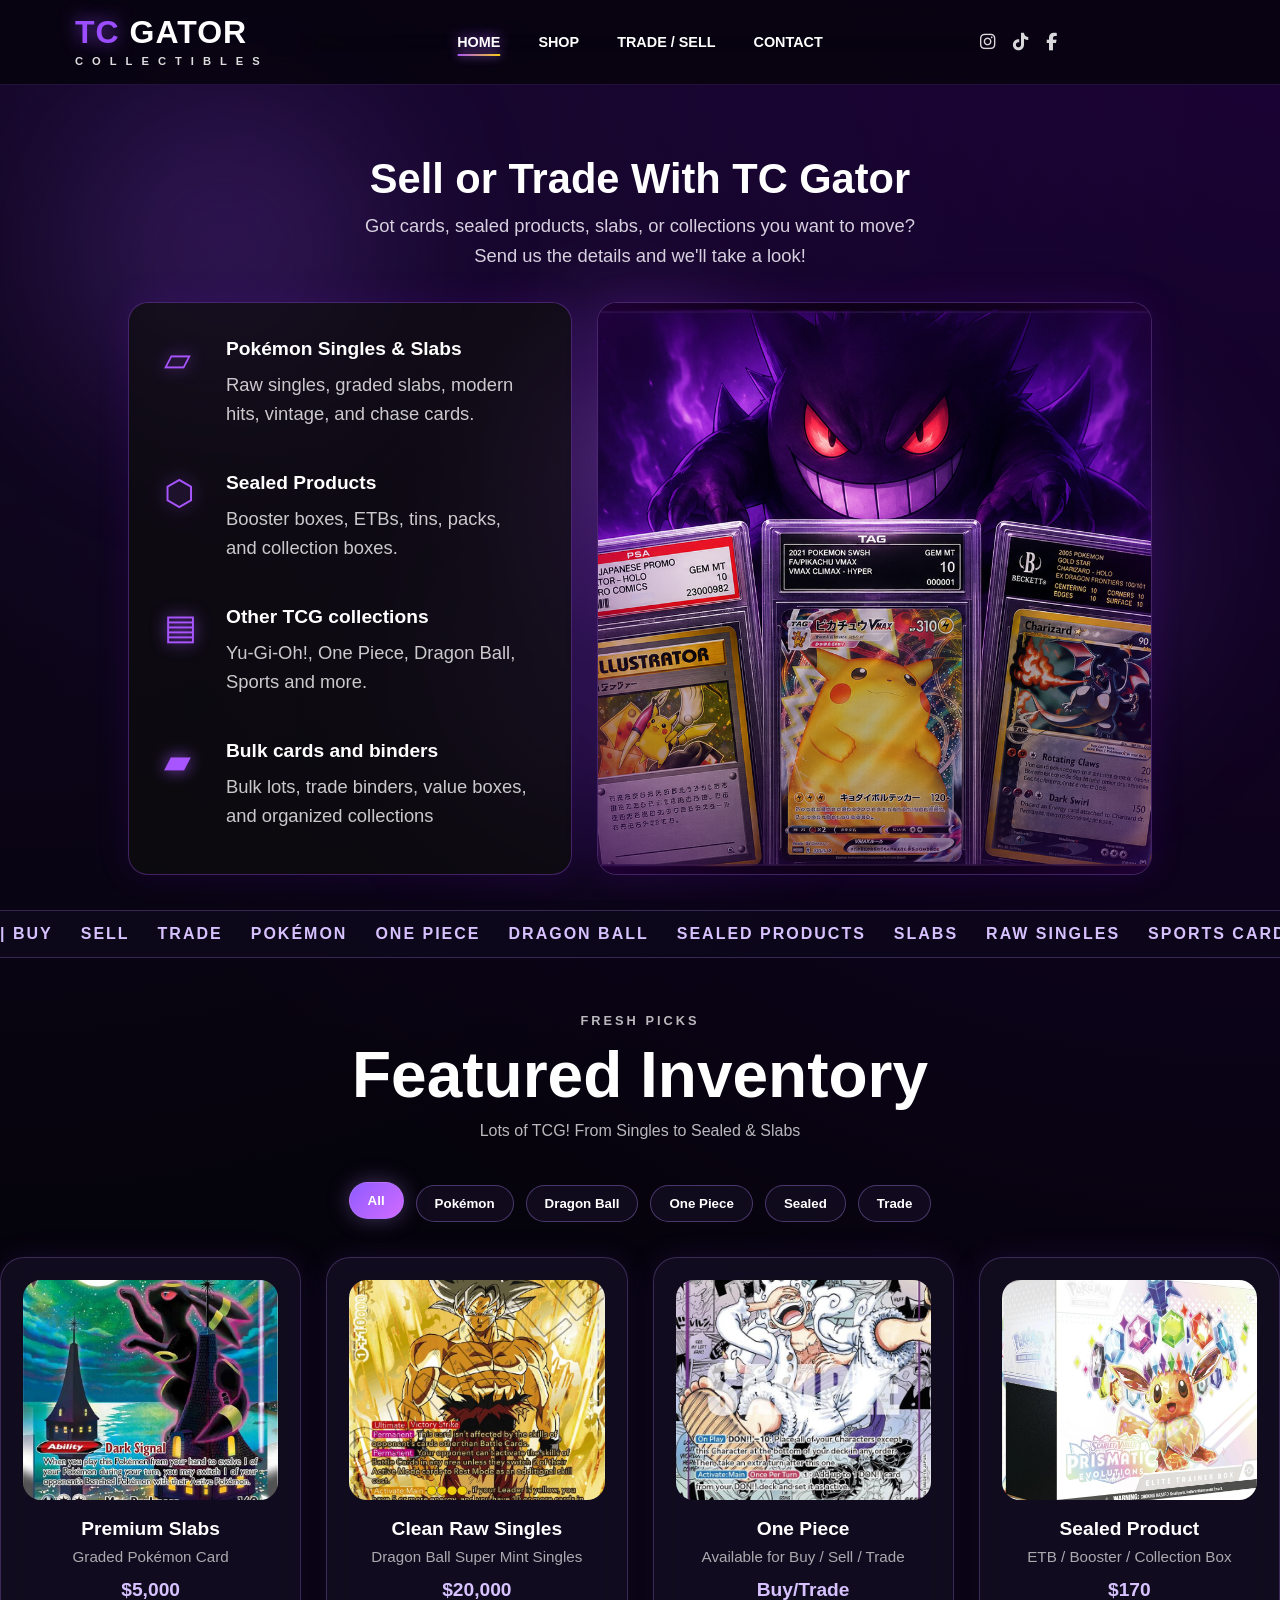
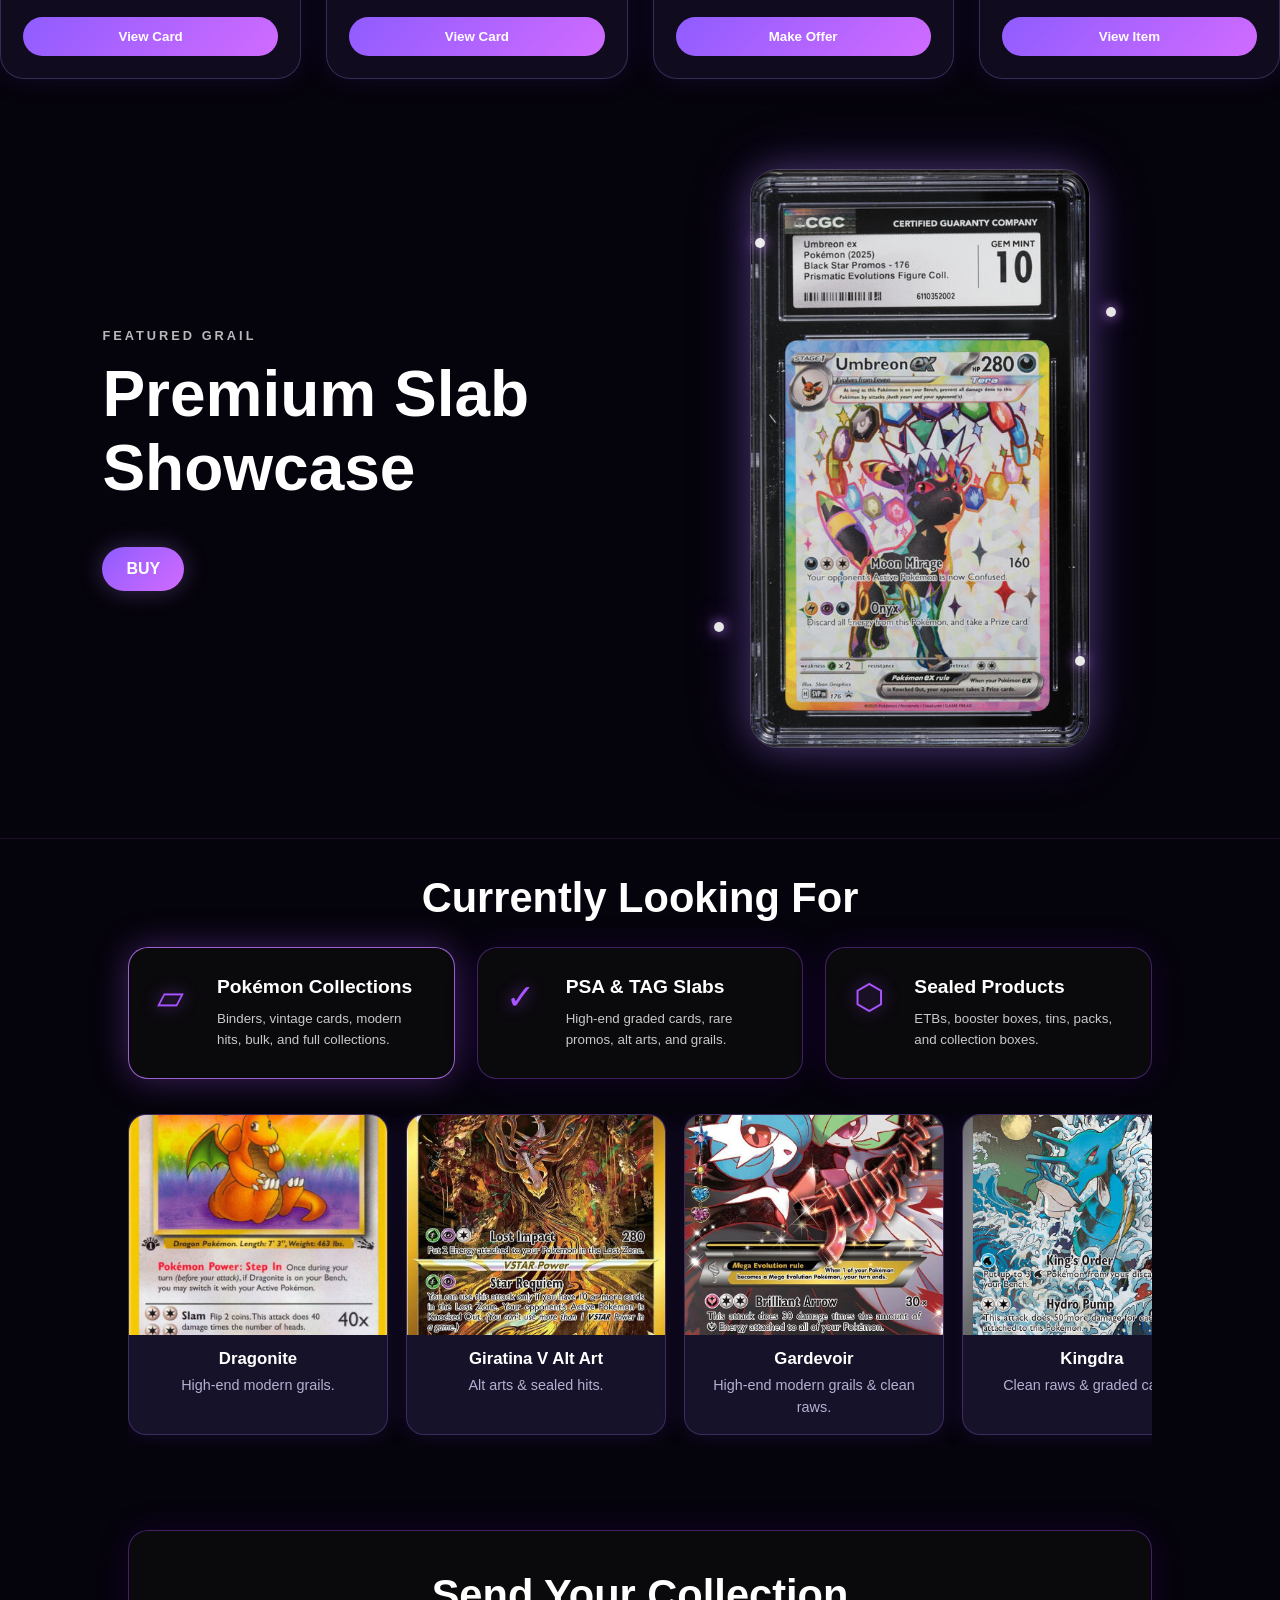
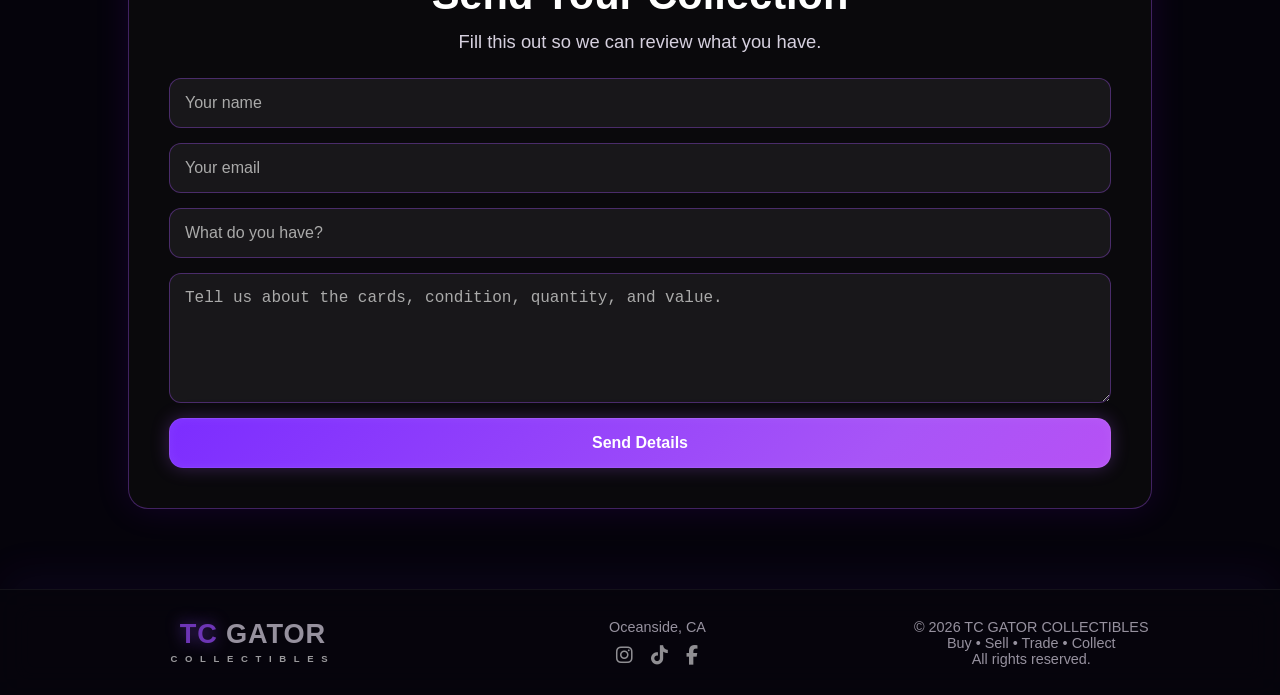
==== commit 53e0fed7: "Add files via upload" ====
--- a/index.html
+++ b/index.html
@@ -44,10 +44,10 @@
       <p>COLLECTIBLES</p>
     </div>
 
-   <nav class="nav-links">
+<nav class="nav-links">
   <a href="#home">Home</a>
   <a href="#shop">Shop</a>
-  <a href="#trade">Trade / Sell</a>
+  <a href="#bulk-binders">Trade / Sell</a>
   <a href="#contact">Contact</a>
 </nav>
 
@@ -161,7 +161,7 @@
   </div>
 </div>
 
-    <section class="shop-categories reveal" id="pokemon">
+    <section class="shop-categories reveal" id="shop">
   <div class="section-header">
     <p class="eyebrow">Fresh Picks</p>
     <h2>Featured Inventory</h2>
@@ -339,17 +339,45 @@
     </section>
 
     <section class="contact-section reveal" id="contact">
-      <h2>Send Your Collection</h2>
-      <p>Fill this out so we can review what you have.</p>
-
-      <form class="trade-form" id="trade-form">
-        <input type="text" placeholder="Your name" />
-        <input type="email" placeholder="Your email" />
-        <input type="text" placeholder="What do you have?" />
-        <textarea placeholder="Tell us about the cards, condition, quantity, and value."></textarea>
-        <button type="submit">Send Details</button>
-      </form>
-    </section>
+  <h2>Send Your Collection</h2>
+  <p>Fill this out so we can review what you have.</p>
+
+  <form 
+    class="trade-form" 
+    id="trade-form"
+    action="https://formspree.io/f/xaqvlbdv"
+    method="POST"
+  >
+
+    <input 
+      type="text" 
+      name="name"
+      placeholder="Your name" 
+      required
+    />
+
+    <input 
+      type="email" 
+      name="email"
+      placeholder="Your email" 
+      required
+    />
+
+    <input 
+      type="text" 
+      name="collection"
+      placeholder="What do you have?" 
+    />
+
+    <textarea 
+      name="details"
+      placeholder="Tell us about the cards, condition, quantity, and value."
+    ></textarea>
+
+    <button type="submit">Send Details</button>
+
+  </form>
+</section>
 
   </main>
 
@@ -439,13 +467,6 @@
   }
 });
 
-const cursorGlow = document.querySelector(".cursor-glow");
-
-window.addEventListener("mousemove", (e) => {
-  cursorGlow.style.left = `${e.clientX}px`;
-  cursorGlow.style.top = `${e.clientY}px`;
-});
-
 </script>
 
 <script>
@@ -487,6 +508,33 @@
   updateActiveNav();
 </script>
 
+<div class="card-popup" id="cardPopup">
+  <div class="popup-overlay"></div>
+
+  <div class="popup-content">
+    <button class="popup-close" id="popupClose">✕</button>
+
+    <img src="" alt="" id="popupImage">
+
+    <div class="popup-info">
+      <h2 id="popupTitle"></h2>
+      <p id="popupText"></p>
+
+      <div class="popup-buttons">
+        <a href="https://instagram.com/tc.gator" target="_blank" class="popup-btn">
+          Message on Instagram
+        </a>
+
+        <a href="mailto:Gator@tcgator.net" class="popup-btn secondary">
+          Email Us
+        </a>
+      </div>
+    </div>
+  </div>
+</div>
+
+<div class="cursor-glow"></div>
+
 <script>
 const lookTabs = document.querySelectorAll(".look-tab");
 const lookPanels = document.querySelectorAll(".look-panel");
@@ -501,20 +549,64 @@
     tab.classList.add("active");
 
     const activePanel = document.querySelector(`[data-panel="${selected}"]`);
-    activePanel.classList.add("active");
-
-    const cards = activePanel.querySelectorAll(".wanted-card");
-
-    cards.forEach((card) => {
-      card.style.animation = "none";
-      card.offsetHeight;
-      card.style.animation = "";
-    });
+
+    if (activePanel) {
+      activePanel.classList.add("active");
+
+      const cards = activePanel.querySelectorAll(".wanted-card");
+
+      cards.forEach((card) => {
+        card.style.animation = "none";
+        card.offsetHeight;
+        card.style.animation = "";
+      });
+    }
   });
 });
+
+const popup = document.getElementById("cardPopup");
+const popupImage = document.getElementById("popupImage");
+const popupTitle = document.getElementById("popupTitle");
+const popupText = document.getElementById("popupText");
+const popupClose = document.getElementById("popupClose");
+const popupOverlay = document.querySelector(".popup-overlay");
+
+const inventoryButtons = document.querySelectorAll(".inventory-card button");
+
+inventoryButtons.forEach((button) => {
+  button.addEventListener("click", () => {
+    const card = button.closest(".inventory-card");
+
+    const image = card.querySelector("img").src;
+    const title = card.querySelector("h3").textContent;
+    const text = card.querySelector("p").textContent;
+    const price = card.querySelector("span").textContent;
+
+    popupImage.src = image;
+    popupTitle.textContent = title;
+    popupText.textContent = `${text} — ${price}`;
+
+    popup.classList.add("active");
+  });
+});
+
+popupClose.addEventListener("click", () => {
+  popup.classList.remove("active");
+});
+
+popupOverlay.addEventListener("click", () => {
+  popup.classList.remove("active");
+});
+
+const cursorGlowEffect = document.querySelector(".cursor-glow");
+
+window.addEventListener("mousemove", (e) => {
+  if (cursorGlowEffect) {
+    cursorGlowEffect.style.left = `${e.clientX}px`;
+    cursorGlowEffect.style.top = `${e.clientY}px`;
+  }
+});
 </script>
-
-<div class="cursor-glow"></div>
 
 </body>
 </html>
--- a/style.css
+++ b/style.css
@@ -1744,4 +1744,188 @@
 
 .footer-right {
   text-align: right;
+}
+
+html {
+  scroll-behavior: smooth;
+}
+
+section[id] {
+  scroll-margin-top: 120px;
+}
+
+/* =========================
+   CARD POPUP MODAL
+========================= */
+
+.card-popup {
+  position: fixed;
+  inset: 0;
+
+  display: flex;
+  align-items: center;
+  justify-content: center;
+
+  opacity: 0;
+  visibility: hidden;
+
+  transition: 0.35s ease;
+
+  z-index: 99999;
+}
+
+.card-popup.active {
+  opacity: 1;
+  visibility: visible;
+}
+
+.popup-overlay {
+  position: absolute;
+  inset: 0;
+
+  background: rgba(0,0,0,0.72);
+  backdrop-filter: blur(12px);
+}
+
+.popup-content {
+  position: relative;
+
+  width: min(900px, 92vw);
+
+  background:
+    linear-gradient(
+      145deg,
+      rgba(30,20,50,0.96),
+      rgba(10,10,18,0.96)
+    );
+
+  border: 1px solid rgba(190,120,255,0.35);
+
+  border-radius: 28px;
+
+  overflow: hidden;
+
+  display: grid;
+  grid-template-columns: 1fr 1fr;
+
+  box-shadow:
+    0 0 60px rgba(168,85,247,0.28);
+
+  transform: translateY(25px) scale(0.96);
+
+  transition: 0.35s ease;
+}
+
+.card-popup.active .popup-content {
+  transform: translateY(0) scale(1);
+}
+
+#popupImage {
+  width: 100%;
+  height: 100%;
+  object-fit: cover;
+  background: #111;
+}
+
+.popup-info {
+  padding: 42px;
+
+  display: flex;
+  flex-direction: column;
+  justify-content: center;
+}
+
+.popup-info h2 {
+  font-size: 2.2rem;
+  margin-bottom: 16px;
+}
+
+.popup-info p {
+  color: rgba(255,255,255,0.72);
+  line-height: 1.7;
+  margin-bottom: 28px;
+}
+
+.popup-buttons {
+  display: flex;
+  gap: 14px;
+  flex-wrap: wrap;
+}
+
+.popup-btn {
+  padding: 13px 20px;
+
+  border-radius: 999px;
+
+  background: linear-gradient(
+    135deg,
+    #8f5cff,
+    #d16bff
+  );
+
+  color: white;
+  text-decoration: none;
+  font-weight: 800;
+
+  transition: 0.3s ease;
+}
+
+.popup-btn:hover {
+  transform: translateY(-3px);
+  box-shadow:
+    0 0 24px rgba(168,85,247,0.45);
+}
+
+.popup-btn.secondary {
+  background: rgba(255,255,255,0.08);
+  border: 1px solid rgba(255,255,255,0.12);
+}
+
+.popup-close {
+  position: absolute;
+  top: 18px;
+  right: 18px;
+
+  width: 42px;
+  height: 42px;
+
+  border-radius: 50%;
+  border: none;
+
+  background: rgba(255,255,255,0.08);
+
+  color: white;
+  font-size: 1.1rem;
+
+  cursor: pointer;
+
+  z-index: 2;
+
+  transition: 0.3s ease;
+}
+
+.popup-close:hover {
+  background: rgba(168,85,247,0.4);
+  transform: rotate(90deg);
+}
+
+/* MOBILE */
+
+@media (max-width: 768px) {
+
+  .popup-content {
+    grid-template-columns: 1fr;
+  }
+
+  #popupImage {
+    height: 340px;
+  }
+
+  .popup-info {
+    padding: 28px;
+  }
+
+  .popup-info h2 {
+    font-size: 1.7rem;
+  }
 }
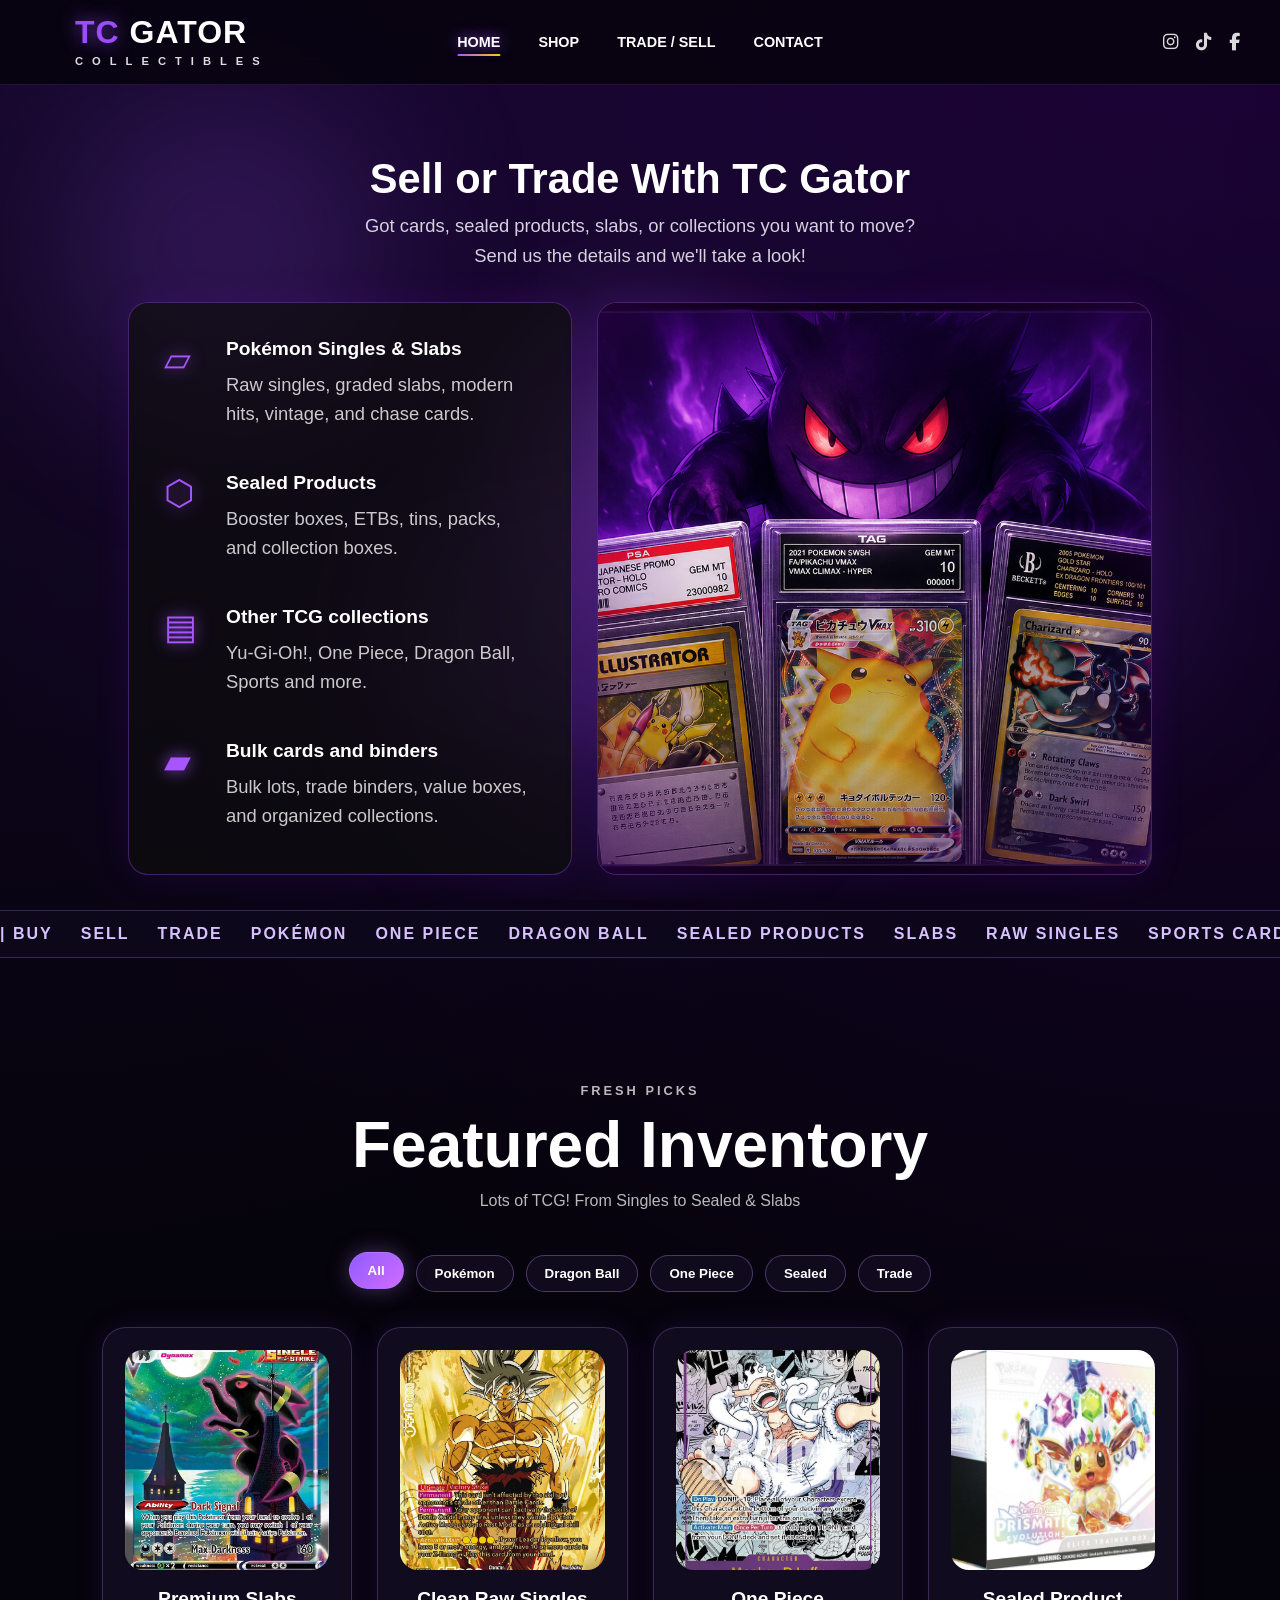
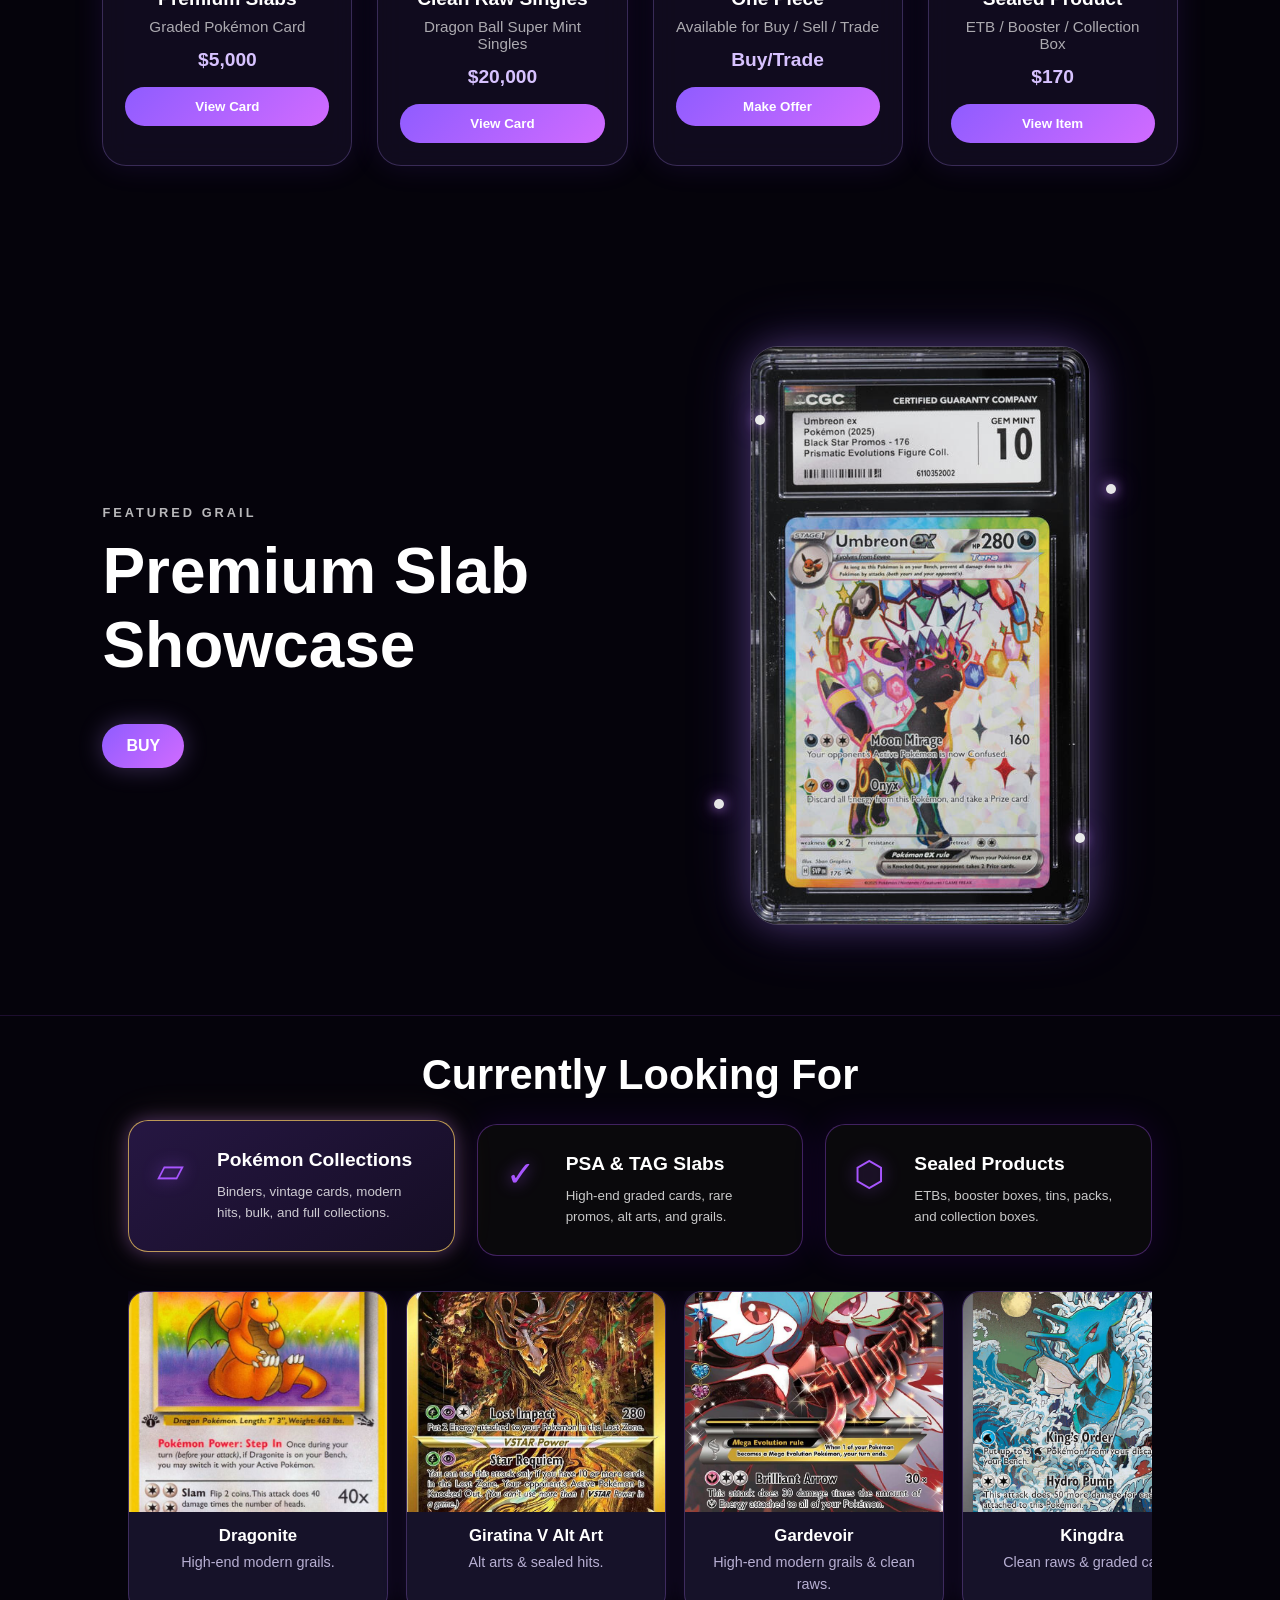
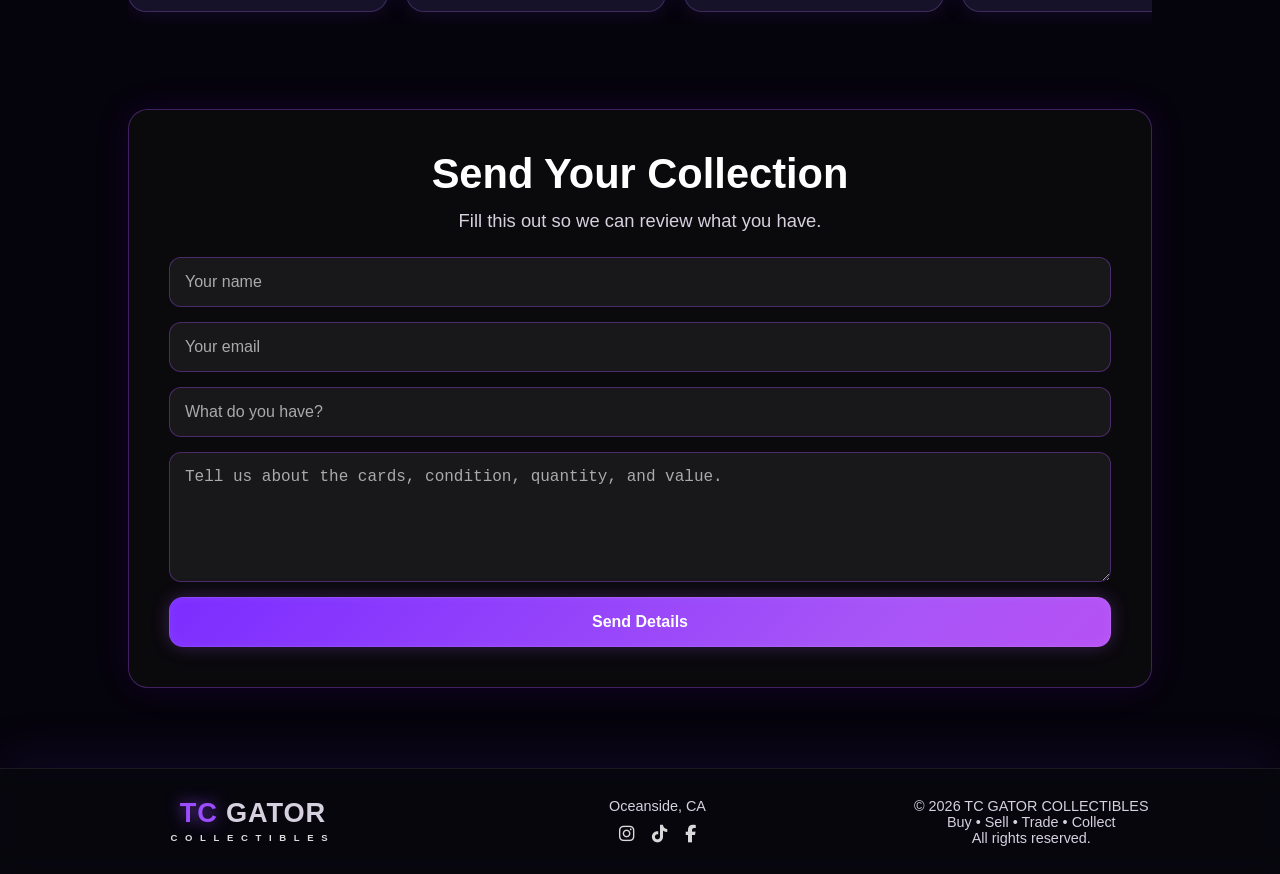
==== commit 1a3a646a: "Add files via upload" ====
--- a/index.html
+++ b/index.html
@@ -4,39 +4,53 @@
   <meta charset="UTF-8">
   <meta name="viewport" content="width=device-width, initial-scale=1.0">
 
+  <title>TC Gator Collectibles</title>
+  <meta name="description" content="TC Gator Collectibles buys, sells, and trades Pokémon cards, slabs, sealed products, and other TCG collections in Oceanside and North County San Diego.">
+
+  <link rel="icon" type="image/png" href="favicon.png">
   <link rel="stylesheet" href="style.css">
-
   <link rel="stylesheet" href="https://cdnjs.cloudflare.com/ajax/libs/font-awesome/6.5.1/css/all.min.css">
 
-  <title>TC Gator Collectibles</title>
+  <meta property="og:title" content="TC Gator Collectibles">
+  <meta property="og:description" content="Buy, sell, and trade Pokémon cards, slabs, sealed products, and TCG collections.">
+  <meta property="og:image" content="https://tcgator.net/favicon.png">
+  <meta property="og:url" content="https://tcgator.net">
+  <meta property="og:type" content="website">
+
+  <meta name="twitter:card" content="summary_large_image">
+  <meta name="twitter:title" content="TC Gator Collectibles">
+  <meta name="twitter:description" content="Buy, sell, and trade Pokémon cards, slabs, sealed products, and TCG collections.">
+  <meta name="twitter:image" content="https://tcgator.net/favicon.png">
 </head>
 <body>
 
+  <div class="scroll-progress"></div>
+
   <div id="loader">
-  <div class="loader-logo">TC GATOR</div>
-  <div class="loader-subtext">Collectibles loading...</div>
-</div>
-
- <div class="cherry-blossoms">
-  <span></span>
-  <span></span>
-  <span></span>
-  <span></span>
-  <span></span>
-  <span></span>
-  <span></span>
-  <span></span>
-  <span></span>
-  <span></span>
-  <span></span>
-  <span></span>
-</div>
+    <div class="loader-logo">TC GATOR</div>
+    <div class="loader-subtext">Collectibles loading...</div>
+  </div>
+
+  <div class="cherry-blossoms">
+    <span></span>
+    <span></span>
+    <span></span>
+    <span></span>
+    <span></span>
+    <span></span>
+    <span></span>
+    <span></span>
+    <span></span>
+    <span></span>
+    <span></span>
+    <span></span>
+  </div>
 
   <div class="background-glow">
-  <span></span>
-  <span></span>
-  <span></span>
-</div>
+    <span></span>
+    <span></span>
+    <span></span>
+  </div>
 
   <header class="navbar">
     <div class="logo">
@@ -44,46 +58,47 @@
       <p>COLLECTIBLES</p>
     </div>
 
-<nav class="nav-links">
-  <a href="#home">Home</a>
-  <a href="#shop">Shop</a>
-  <a href="#bulk-binders">Trade / Sell</a>
-  <a href="#contact">Contact</a>
-</nav>
-
-  <div class="social-icons">
-  <a href="https://instagram.com/tc.gator" target="_blank">
-    <i class="fab fa-instagram"></i>
-  </a>
-
-  <a href="https://www.tiktok.com/@tc.gator?_r=1&_t=ZP-96AuevrugjW" target="_blank">
-    <i class="fab fa-tiktok"></i>
-  </a>
-
-  <a href="https://www.facebook.com/people/TC-Gator-Collectibles/61589492067598/?mibextid=wwXIfr" target="_blank">
-    <i class="fab fa-facebook-f"></i>
-  </a>
-</div>
+    <nav class="nav-links">
+      <a href="#home">Home</a>
+      <a href="#shop">Shop</a>
+      <a href="#bulk-binders">Trade / Sell</a>
+      <a href="#contact">Contact</a>
+    </nav>
+
+    <div class="social-icons">
+      <a href="https://instagram.com/tc.gator" target="_blank" aria-label="TC Gator Instagram">
+        <i class="fab fa-instagram"></i>
+      </a>
+
+      <a href="https://www.tiktok.com/@tc.gator?_r=1&_t=ZP-96AuevrugjW" target="_blank" aria-label="TC Gator TikTok">
+        <i class="fab fa-tiktok"></i>
+      </a>
+
+      <a href="https://www.facebook.com/people/TC-Gator-Collectibles/61589492067598/?mibextid=wwXIfr" target="_blank" aria-label="TC Gator Facebook">
+        <i class="fab fa-facebook-f"></i>
+      </a>
+    </div>
   </header>
 
   <main>
-
     <section class="hero" id="home">
+      <div class="hero-glow"></div>
+
       <h1>Sell or Trade With TC Gator</h1>
       <p>Got cards, sealed products, slabs, or collections you want to move?</p>
       <p class="contact-text">
-  <a href="#trade-form">Send us the details and we'll take a look!</a>
-</p>
+        <a href="#trade-form">Send us the details and we'll take a look!</a>
+      </p>
 
       <div class="hero-grid">
         <div class="info-card">
           <div class="info-row">
             <div class="icon">▱</div>
             <div>
-              <a href="#pokemon" class="category-card">
-  <h3>Pokémon Singles & Slabs</h3>
-  <p>Raw singles, graded slabs, modern hits, vintage, and chase cards.</p>
-</a>
+              <a href="#shop" class="category-card">
+                <h3>Pokémon Singles & Slabs</h3>
+                <p>Raw singles, graded slabs, modern hits, vintage, and chase cards.</p>
+              </a>
             </div>
           </div>
 
@@ -91,9 +106,9 @@
             <div class="icon">⬡</div>
             <div>
               <a href="#sealed" class="category-card">
-  <h3>Sealed Products</h3>
-  <p>Booster boxes, ETBs, tins, packs, and collection boxes.</p>
-</a>
+                <h3>Sealed Products</h3>
+                <p>Booster boxes, ETBs, tins, packs, and collection boxes.</p>
+              </a>
             </div>
           </div>
 
@@ -101,9 +116,9 @@
             <div class="icon">▤</div>
             <div>
               <a href="#other-tcg" class="category-card">
-  <h3>Other TCG collections</h3>
-  <p>Yu-Gi-Oh!, One Piece, Dragon Ball, Sports and more.</p>
-</a>
+                <h3>Other TCG collections</h3>
+                <p>Yu-Gi-Oh!, One Piece, Dragon Ball, Sports and more.</p>
+              </a>
             </div>
           </div>
 
@@ -111,274 +126,242 @@
             <div class="icon">▰</div>
             <div>
               <a href="#bulk-binders" class="category-card">
-  <h3>Bulk cards and binders</h3>
-  <p>Bulk lots, trade binders, value boxes, and organized collections</p>
-</a>
+                <h3>Bulk cards and binders</h3>
+                <p>Bulk lots, trade binders, value boxes, and organized collections.</p>
+              </a>
             </div>
           </div>
         </div>
 
         <div class="image-card">
-          <img src="slabs.png" alt="TC Gator graded card slabs" />
+          <img src="slabs.png" alt="TC Gator graded card slabs">
         </div>
       </div>
     </section>
 
     <div class="ticker-bar">
-  <div class="ticker-track">
-    <span>| BUY</span>
-    <span>SELL</span>
-    <span>TRADE</span>
-    <span>POKÉMON</span>
-    <span>ONE PIECE</span>
-    <span>DRAGON BALL</span>
-    <span>SEALED PRODUCTS</span>
-    <span>SLABS</span>
-    <span>RAW SINGLES</span>
-    <span>SPORTS CARDS</span>
-    <span>FINAL FANTASY</span>
-    <span>YUGIOH</span>
-    <span>BASEBALL</span>
-    <span>FOOTBALL</span>
-    <span>MTG |</span>
-
-    <span>| BUY</span>
-    <span>SELL</span>
-    <span>TRADE</span>
-    <span>POKÉMON</span>
-    <span>ONE PIECE</span>
-    <span>DRAGON BALL</span>
-    <span>SEALED PRODUCTS</span>
-    <span>SLABS</span>
-    <span>RAW SINGLES</span>
-    <span>SPORTS CARDS</span>
-    <span>FINAL FANTASY</span>
-    <span>YUGIOH</span>
-    <span>BASEBALL</span>
-    <span>FOOTBALL</span>
-    <span>MTG |</span>
-
-  </div>
-</div>
+      <div class="ticker-track">
+        <span>| BUY</span>
+        <span>SELL</span>
+        <span>TRADE</span>
+        <span>POKÉMON</span>
+        <span>ONE PIECE</span>
+        <span>DRAGON BALL</span>
+        <span>SEALED PRODUCTS</span>
+        <span>SLABS</span>
+        <span>RAW SINGLES</span>
+        <span>SPORTS CARDS</span>
+        <span>FINAL FANTASY</span>
+        <span>YUGIOH</span>
+        <span>BASEBALL</span>
+        <span>FOOTBALL</span>
+        <span>MTG |</span>
+
+        <span>| BUY</span>
+        <span>SELL</span>
+        <span>TRADE</span>
+        <span>POKÉMON</span>
+        <span>ONE PIECE</span>
+        <span>DRAGON BALL</span>
+        <span>SEALED PRODUCTS</span>
+        <span>SLABS</span>
+        <span>RAW SINGLES</span>
+        <span>SPORTS CARDS</span>
+        <span>FINAL FANTASY</span>
+        <span>YUGIOH</span>
+        <span>BASEBALL</span>
+        <span>FOOTBALL</span>
+        <span>MTG |</span>
+      </div>
+    </div>
 
     <section class="shop-categories reveal" id="shop">
-  <div class="section-header">
-    <p class="eyebrow">Fresh Picks</p>
-    <h2>Featured Inventory</h2>
-    <p>Lots of TCG! From Singles to Sealed & Slabs</p>
-  </div>
-
-  <div class="inventory-filters">
-  <button class="filter-btn active" data-filter="all">All</button>
-  <button class="filter-btn" data-filter="pokemon">Pokémon</button>
-  <button class="filter-btn" data-filter="dragonball">Dragon Ball</button>
-  <button class="filter-btn" data-filter="onepiece">One Piece</button>
-  <button class="filter-btn" data-filter="sealed">Sealed</button>
-  <button class="filter-btn" data-filter="trade">Trade</button>
-</div>
-
-  <div class="inventory-grid">
-    <div class="inventory-card reveal" data-category="pokemon">
-      <img class="card-image" src="umbreon.png" alt="Umbreon Pokémon card">
-      <h3>Premium Slabs</h3>
-      <p>Graded Pokémon Card</p>
-      <span>$5,000</span>
-      <button>View Card</button>
-    </div>
-
-    <div class="inventory-card reveal" data-category="dragonball">
-      <img class="card-image" src="goku.png" alt="Son Goku Dragon Ball card">
-      <h3>Clean Raw Singles</h3>
-      <p>Dragon Ball Super Mint Singles</p>
-      <span>$20,000</span>
-      <button>View Card</button>
-    </div>
-
-   <div class="inventory-card reveal" data-category="onepiece" id="other-tcg">
-      <img class="card-image" src="luffy.png" alt="Gear 5 Luffy One Piece card">
-      <h3>One Piece</h3>
-      <p>Available for Buy / Sell / Trade</p>
-      <span>Buy/Trade</span>
-      <button>Make Offer</button>
-    </div>
-
- <div class="inventory-card reveal" data-category="sealed" id="sealed">
-      <img class="card-image" src="sealed.png" alt="Sealed trading card product">
-      <h3>Sealed Product</h3>
-      <p>ETB / Booster / Collection Box</p>
-      <span>$170</span>
-      <button>View Item</button>
-    </div>
-
-  </div>
-</section>
-
-<section class="slab-showcase reveal" id="trade">
-  <div class="showcase-content">
-    <p class="eyebrow">Featured Grail</p>
-    <h2>Premium Slab Showcase</h2>
-<a href="#sell-trade" class="showcase-btn">BUY</a>
-  </div>
-
- <div class="showcase-card">
-  <div class="slab-particles">
-  <span></span>
-  <span></span>
-  <span></span>
-  <span></span>
-</div>
-  <img src="premiumslab.png" alt="Premium Umbreon Slab" class="premium-slab-img">
-</div>
-</section>
+      <div class="section-header">
+        <p class="eyebrow">Fresh Picks</p>
+        <h2>Featured Inventory</h2>
+        <p>Lots of TCG! From Singles to Sealed & Slabs</p>
+      </div>
+
+      <div class="inventory-filters">
+        <button class="filter-btn active" data-filter="all">All</button>
+        <button class="filter-btn" data-filter="pokemon">Pokémon</button>
+        <button class="filter-btn" data-filter="dragonball">Dragon Ball</button>
+        <button class="filter-btn" data-filter="onepiece">One Piece</button>
+        <button class="filter-btn" data-filter="sealed">Sealed</button>
+        <button class="filter-btn" data-filter="trade">Trade</button>
+      </div>
+
+      <div class="inventory-grid">
+        <div class="inventory-card reveal" data-category="pokemon" id="pokemon">
+          <img class="card-image" src="umbreon.png" alt="Umbreon Pokémon card">
+          <h3>Premium Slabs</h3>
+          <p>Graded Pokémon Card</p>
+          <span>$5,000</span>
+          <button>View Card</button>
+        </div>
+
+        <div class="inventory-card reveal" data-category="dragonball">
+          <img class="card-image" src="goku.png" alt="Son Goku Dragon Ball card">
+          <h3>Clean Raw Singles</h3>
+          <p>Dragon Ball Super Mint Singles</p>
+          <span>$20,000</span>
+          <button>View Card</button>
+        </div>
+
+        <div class="inventory-card reveal" data-category="onepiece" id="other-tcg">
+          <img class="card-image" src="luffy.png" alt="Gear 5 Luffy One Piece card">
+          <h3>One Piece</h3>
+          <p>Available for Buy / Sell / Trade</p>
+          <span>Buy/Trade</span>
+          <button>Make Offer</button>
+        </div>
+
+        <div class="inventory-card reveal" data-category="sealed" id="sealed">
+          <img class="card-image" src="sealed.png" alt="Sealed trading card product">
+          <h3>Sealed Product</h3>
+          <p>ETB / Booster / Collection Box</p>
+          <span>$170</span>
+          <button>View Item</button>
+        </div>
+      </div>
+    </section>
+
+    <section class="slab-showcase reveal" id="trade">
+      <div class="showcase-content">
+        <p class="eyebrow">Featured Grail</p>
+        <h2>Premium Slab Showcase</h2>
+        <a href="#contact" class="showcase-btn">BUY</a>
+      </div>
+
+      <div class="showcase-card">
+        <div class="slab-particles">
+          <span></span>
+          <span></span>
+          <span></span>
+          <span></span>
+        </div>
+        <img src="premiumslab.png" alt="Premium Umbreon Slab" class="premium-slab-img">
+      </div>
+    </section>
 
     <section class="looking reveal" id="bulk-binders">
       <h2>Currently Looking For</h2>
 
       <div class="looking-grid">
-
-  <button class="small-card look-tab active" data-look="pokemon">
-    <div class="icon">▱</div>
-    <div>
-      <h3>Pokémon Collections</h3>
-      <p>Binders, vintage cards, modern hits, bulk, and full collections.</p>
-    </div>
-  </button>
-
-  <button class="small-card look-tab" data-look="slabs">
-    <div class="icon">✓</div>
-    <div>
-      <h3>PSA & TAG Slabs</h3>
-      <p>High-end graded cards, rare promos, alt arts, and grails.</p>
-    </div>
-  </button>
-
-  <button class="small-card look-tab" data-look="sealed">
-    <div class="icon">⬡</div>
-    <div>
-      <h3>Sealed Products</h3>
-      <p>ETBs, booster boxes, tins, packs, and collection boxes.</p>
-    </div>
-  </button>
-        </div>
-        <div class="look-panels">
-
-          <div class="look-panel active" data-panel="pokemon">
-  <div class="wanted-grid">
-
-    <div class="wanted-card">
-      <img src="dragonite.png" alt="Dragonite">
-      <h3>Dragonite</h3>
-      <p>High-end modern grails.</p>
-    </div>
-
-    <div class="wanted-card">
-      <img src="giratina.png" alt="Giratina">
-      <h3>Giratina V Alt Art</h3>
-      <p>Alt arts & sealed hits.</p>
-    </div>
-
-    <div class="wanted-card">
-      <img src="gardevoir.png" alt="Gardevoir">
-      <h3>Gardevoir</h3>
-      <p>High-end modern grails & clean raws.</p>
-    </div>
-
-    <div class="wanted-card">
-      <img src="kingdra.png" alt="Kingdra">
-      <h3>Kingdra</h3>
-      <p>Clean raws & graded cards.</p>
-    </div>
-
-  </div>
-</div>
-
-
-  <div class="look-panel" data-panel="slabs">
-    <div class="wanted-grid">
-      <div class="wanted-card">
-        <img src="pope.png" alt="PSA slab">
-        <h3>PSA Slabs</h3>
-        <p>Clean 9s, 10s, promos, and chase slabs.</p>
-      </div>
-
-      <div class="wanted-card">
-        <img src="tag.png" alt="TAG slab">
-        <h3>TAG Slabs</h3>
-        <p>Clean TAG graded cards and modern grails.</p>
-      </div>
-
-       <div class="wanted-card">
-      <img src="kobe.png" alt="">
-      <h3>Beckett Slabs</h3>
-      <p>Black labels, subgrades, and high-end collectibles.</p>
-    </div>
-    </div>
-  </div>
-
-  <div class="look-panel" data-panel="sealed">
-    <div class="wanted-grid">
-      <div class="wanted-card">
-        <img src="etb.png" alt="ETB">
-        <h3>ETBs</h3>
-        <p>Pokémon ETBs, modern sealed, and collection boxes.</p>
-      </div>
-
-      <div class="wanted-card">
-        <img src="boosterbox.png" alt="Booster box">
-        <h3>Booster Boxes</h3>
-        <p>Booster boxes, sealed packs, tins, and bundles.</p>
-      </div>
-    </div>
-  </div>
-
-</div>
-      </div>
-
-</div>
-
+        <button class="small-card look-tab active" data-look="pokemon">
+          <div class="icon">▱</div>
+          <div>
+            <h3>Pokémon Collections</h3>
+            <p>Binders, vintage cards, modern hits, bulk, and full collections.</p>
+          </div>
+        </button>
+
+        <button class="small-card look-tab" data-look="slabs">
+          <div class="icon">✓</div>
+          <div>
+            <h3>PSA & TAG Slabs</h3>
+            <p>High-end graded cards, rare promos, alt arts, and grails.</p>
+          </div>
+        </button>
+
+        <button class="small-card look-tab" data-look="sealed">
+          <div class="icon">⬡</div>
+          <div>
+            <h3>Sealed Products</h3>
+            <p>ETBs, booster boxes, tins, packs, and collection boxes.</p>
+          </div>
+        </button>
+      </div>
+
+      <div class="look-panels">
+        <div class="look-panel active" data-panel="pokemon">
+          <div class="wanted-grid">
+            <div class="wanted-card">
+              <img src="dragonite.png" alt="Dragonite">
+              <h3>Dragonite</h3>
+              <p>High-end modern grails.</p>
+            </div>
+
+            <div class="wanted-card">
+              <img src="giratina.png" alt="Giratina">
+              <h3>Giratina V Alt Art</h3>
+              <p>Alt arts & sealed hits.</p>
+            </div>
+
+            <div class="wanted-card">
+              <img src="gardevoir.png" alt="Gardevoir">
+              <h3>Gardevoir</h3>
+              <p>High-end modern grails & clean raws.</p>
+            </div>
+
+            <div class="wanted-card">
+              <img src="kingdra.png" alt="Kingdra">
+              <h3>Kingdra</h3>
+              <p>Clean raws & graded cards.</p>
+            </div>
+          </div>
+        </div>
+
+        <div class="look-panel" data-panel="slabs">
+          <div class="wanted-grid">
+            <div class="wanted-card">
+              <img src="pope.png" alt="PSA slab">
+              <h3>PSA Slabs</h3>
+              <p>Clean 9s, 10s, promos, and chase slabs.</p>
+            </div>
+
+            <div class="wanted-card">
+              <img src="tag.png" alt="TAG slab">
+              <h3>TAG Slabs</h3>
+              <p>Clean TAG graded cards and modern grails.</p>
+            </div>
+
+            <div class="wanted-card">
+              <img src="kobe.png" alt="Beckett slab">
+              <h3>Beckett Slabs</h3>
+              <p>Black labels, subgrades, and high-end collectibles.</p>
+            </div>
+          </div>
+        </div>
+
+        <div class="look-panel" data-panel="sealed">
+          <div class="wanted-grid">
+            <div class="wanted-card">
+              <img src="etb.png" alt="ETB">
+              <h3>ETBs</h3>
+              <p>Pokémon ETBs, modern sealed, and collection boxes.</p>
+            </div>
+
+            <div class="wanted-card">
+              <img src="boosterbox.png" alt="Booster box">
+              <h3>Booster Boxes</h3>
+              <p>Booster boxes, sealed packs, tins, and bundles.</p>
+            </div>
+          </div>
+        </div>
+      </div>
     </section>
 
     <section class="contact-section reveal" id="contact">
-  <h2>Send Your Collection</h2>
-  <p>Fill this out so we can review what you have.</p>
-
-  <form 
-    class="trade-form" 
-    id="trade-form"
-    action="https://formspree.io/f/xaqvlbdv"
-    method="POST"
-  >
-
-    <input 
-      type="text" 
-      name="name"
-      placeholder="Your name" 
-      required
-    />
-
-    <input 
-      type="email" 
-      name="email"
-      placeholder="Your email" 
-      required
-    />
-
-    <input 
-      type="text" 
-      name="collection"
-      placeholder="What do you have?" 
-    />
-
-    <textarea 
-      name="details"
-      placeholder="Tell us about the cards, condition, quantity, and value."
-    ></textarea>
-
-    <button type="submit">Send Details</button>
-
-  </form>
-</section>
-
+      <h2>Send Your Collection</h2>
+      <p>Fill this out so we can review what you have.</p>
+
+      <form class="trade-form" id="trade-form" action="https://formspree.io/f/xaqvlbdv" method="POST">
+        <input type="text" name="name" placeholder="Your name" required>
+        <input type="email" name="email" placeholder="Your email" required>
+        <input type="text" name="collection" placeholder="What do you have?">
+        <textarea name="details" placeholder="Tell us about the cards, condition, quantity, and value."></textarea>
+        <button type="submit">Send Details</button>
+      </form>
+
+      <div class="form-popup" id="formPopup">
+        <div class="form-popup-box">
+          <button class="form-popup-close" id="formPopupClose">×</button>
+          <h3>Submission Sent!</h3>
+          <p>Thanks for reaching out. We’ll review your collection and get back to you soon.</p>
+        </div>
+      </div>
+    </section>
   </main>
 
   <footer>
@@ -389,224 +372,252 @@
 
     <div>
       <p>Oceanside, CA</p>
-    <div class="footer-socials">
-  <a href="https://instagram.com/tc.gator" target="_blank">
-    <i class="fab fa-instagram"></i>
-  </a>
-
-  <a href="https://www.tiktok.com/@tc.gator?_r=1&_t=ZP-96AuevrugjW" target="_blank">
-    <i class="fab fa-tiktok"></i>
-  </a>
-
-  <a href="https://www.facebook.com/people/TC-Gator-Collectibles/61589492067598/?mibextid=wwXIfr" target="_blank">
-    <i class="fab fa-facebook-f"></i>
-  </a>
-</div>
+      <div class="footer-socials">
+        <a href="https://instagram.com/tc.gator" target="_blank" aria-label="TC Gator Instagram">
+          <i class="fab fa-instagram"></i>
+        </a>
+
+        <a href="https://www.tiktok.com/@tc.gator?_r=1&_t=ZP-96AuevrugjW" target="_blank" aria-label="TC Gator TikTok">
+          <i class="fab fa-tiktok"></i>
+        </a>
+
+        <a href="https://www.facebook.com/people/TC-Gator-Collectibles/61589492067598/?mibextid=wwXIfr" target="_blank" aria-label="TC Gator Facebook">
+          <i class="fab fa-facebook-f"></i>
+        </a>
+      </div>
     </div>
 
-   <div>
-  <p>© 2026 TC GATOR COLLECTIBLES</p>
-  <p>Buy • Sell • Trade • Collect</p>
-  <p>All rights reserved.</p>
-</div>
+    <div>
+      <p>© 2026 TC GATOR COLLECTIBLES</p>
+      <p>Buy • Sell • Trade • Collect</p>
+      <p>All rights reserved.</p>
+    </div>
   </footer>
 
-<script>
-  const revealElements = document.querySelectorAll(".reveal");
-
-  function revealOnScroll() {
-    revealElements.forEach((element) => {
-      const rect = element.getBoundingClientRect();
-      const revealPoint = 120;
-
-      const isVisible =
-        rect.top < window.innerHeight - revealPoint &&
-        rect.bottom > revealPoint;
-
-      if (isVisible) {
-        element.classList.add("active");
-      } else {
-        element.classList.remove("active");
-      }
-    });
-  }
-
-  window.addEventListener("scroll", revealOnScroll);
-  window.addEventListener("load", revealOnScroll);
-  revealOnScroll();
-
-  const filterButtons = document.querySelectorAll(".filter-btn");
-  const inventoryCards = document.querySelectorAll(".inventory-card");
-
-  filterButtons.forEach((button) => {
-    button.addEventListener("click", () => {
-      filterButtons.forEach((btn) => btn.classList.remove("active"));
-      button.classList.add("active");
-
-      const filter = button.getAttribute("data-filter");
-
-      inventoryCards.forEach((card) => {
-        const category = card.getAttribute("data-category");
-
-        if (filter === "all" || filter === category) {
-          card.classList.remove("hide");
+  <div class="card-popup" id="cardPopup">
+    <div class="popup-overlay"></div>
+
+    <div class="popup-content">
+      <button class="popup-close" id="popupClose">✕</button>
+      <img src="" alt="" id="popupImage">
+
+      <div class="popup-info">
+        <h2 id="popupTitle"></h2>
+        <p id="popupText"></p>
+
+        <div class="popup-buttons">
+          <a href="https://instagram.com/tc.gator" target="_blank" class="popup-btn">Message on Instagram</a>
+          <a href="mailto:Gator@tcgator.net" class="popup-btn secondary">Email Us</a>
+        </div>
+      </div>
+    </div>
+  </div>
+
+  <div class="cursor-glow"></div>
+
+  <script>
+    const revealElements = document.querySelectorAll(".reveal");
+
+    function revealOnScroll() {
+      revealElements.forEach((element) => {
+        const rect = element.getBoundingClientRect();
+        const revealPoint = 120;
+
+        const isVisible =
+          rect.top < window.innerHeight - revealPoint &&
+          rect.bottom > revealPoint;
+
+        if (isVisible) {
+          element.classList.add("active");
         } else {
-          card.classList.add("hide");
+          element.classList.remove("active");
         }
       });
-    });
-  });
-
-const navbar = document.querySelector(".navbar");
-
-window.addEventListener("scroll", () => {
-  if (window.scrollY > 40) {
-    navbar.classList.add("scrolled");
-  } else {
-    navbar.classList.remove("scrolled");
-  }
-});
-
-</script>
-
-<script>
-  window.addEventListener("load", () => {
-    const loader = document.getElementById("loader");
-
-    setTimeout(() => {
-      loader.classList.add("hide-loader");
-    }, 900);
-  });
-</script>
-
-<script>
-  const sections = document.querySelectorAll("section[id]");
-  const navLinks = document.querySelectorAll(".nav-links a");
-
-  function updateActiveNav() {
-    let currentSection = "";
-
-    sections.forEach((section) => {
-      const sectionTop = section.offsetTop - 160;
-      const sectionHeight = section.offsetHeight;
-
-      if (window.scrollY >= sectionTop && window.scrollY < sectionTop + sectionHeight) {
-        currentSection = section.getAttribute("id");
+    }
+
+    window.addEventListener("scroll", revealOnScroll);
+    window.addEventListener("load", revealOnScroll);
+    revealOnScroll();
+
+    const filterButtons = document.querySelectorAll(".filter-btn");
+    const inventoryCards = document.querySelectorAll(".inventory-card");
+
+    filterButtons.forEach((button) => {
+      button.addEventListener("click", () => {
+        filterButtons.forEach((btn) => btn.classList.remove("active"));
+        button.classList.add("active");
+
+        const filter = button.getAttribute("data-filter");
+
+        inventoryCards.forEach((card) => {
+          const category = card.getAttribute("data-category");
+
+          if (filter === "all" || filter === category) {
+            card.classList.remove("hide");
+            card.classList.add("active");
+          } else {
+            card.classList.add("hide");
+          }
+        });
+
+        revealOnScroll();
+      });
+    });
+
+    const navbar = document.querySelector(".navbar");
+
+    window.addEventListener("scroll", () => {
+      if (window.scrollY > 40) {
+        navbar.classList.add("scrolled");
+      } else {
+        navbar.classList.remove("scrolled");
       }
     });
 
-    navLinks.forEach((link) => {
-      link.classList.remove("active-link");
-
-      if (link.getAttribute("href") === `#${currentSection}`) {
-        link.classList.add("active-link");
-      }
-    });
-  }
-
-  window.addEventListener("scroll", updateActiveNav);
-  updateActiveNav();
-</script>
-
-<div class="card-popup" id="cardPopup">
-  <div class="popup-overlay"></div>
-
-  <div class="popup-content">
-    <button class="popup-close" id="popupClose">✕</button>
-
-    <img src="" alt="" id="popupImage">
-
-    <div class="popup-info">
-      <h2 id="popupTitle"></h2>
-      <p id="popupText"></p>
-
-      <div class="popup-buttons">
-        <a href="https://instagram.com/tc.gator" target="_blank" class="popup-btn">
-          Message on Instagram
-        </a>
-
-        <a href="mailto:Gator@tcgator.net" class="popup-btn secondary">
-          Email Us
-        </a>
-      </div>
-    </div>
-  </div>
-</div>
-
-<div class="cursor-glow"></div>
-
-<script>
-const lookTabs = document.querySelectorAll(".look-tab");
-const lookPanels = document.querySelectorAll(".look-panel");
-
-lookTabs.forEach((tab) => {
-  tab.addEventListener("click", () => {
-    const selected = tab.getAttribute("data-look");
-
-    lookTabs.forEach((item) => item.classList.remove("active"));
-    lookPanels.forEach((panel) => panel.classList.remove("active"));
-
-    tab.classList.add("active");
-
-    const activePanel = document.querySelector(`[data-panel="${selected}"]`);
-
-    if (activePanel) {
-      activePanel.classList.add("active");
-
-      const cards = activePanel.querySelectorAll(".wanted-card");
-
-      cards.forEach((card) => {
-        card.style.animation = "none";
-        card.offsetHeight;
-        card.style.animation = "";
+    const sections = document.querySelectorAll("section[id]");
+    const navLinks = document.querySelectorAll(".nav-links a");
+
+    function updateActiveNav() {
+      let currentSection = "";
+
+      sections.forEach((section) => {
+        const sectionTop = section.offsetTop - 160;
+        const sectionHeight = section.offsetHeight;
+
+        if (window.scrollY >= sectionTop && window.scrollY < sectionTop + sectionHeight) {
+          currentSection = section.getAttribute("id");
+        }
+      });
+
+      navLinks.forEach((link) => {
+        link.classList.remove("active-link");
+
+        if (link.getAttribute("href") === `#${currentSection}`) {
+          link.classList.add("active-link");
+        }
       });
     }
-  });
-});
-
-const popup = document.getElementById("cardPopup");
-const popupImage = document.getElementById("popupImage");
-const popupTitle = document.getElementById("popupTitle");
-const popupText = document.getElementById("popupText");
-const popupClose = document.getElementById("popupClose");
-const popupOverlay = document.querySelector(".popup-overlay");
-
-const inventoryButtons = document.querySelectorAll(".inventory-card button");
-
-inventoryButtons.forEach((button) => {
-  button.addEventListener("click", () => {
-    const card = button.closest(".inventory-card");
-
-    const image = card.querySelector("img").src;
-    const title = card.querySelector("h3").textContent;
-    const text = card.querySelector("p").textContent;
-    const price = card.querySelector("span").textContent;
-
-    popupImage.src = image;
-    popupTitle.textContent = title;
-    popupText.textContent = `${text} — ${price}`;
-
-    popup.classList.add("active");
-  });
-});
-
-popupClose.addEventListener("click", () => {
-  popup.classList.remove("active");
-});
-
-popupOverlay.addEventListener("click", () => {
-  popup.classList.remove("active");
-});
-
-const cursorGlowEffect = document.querySelector(".cursor-glow");
-
-window.addEventListener("mousemove", (e) => {
-  if (cursorGlowEffect) {
-    cursorGlowEffect.style.left = `${e.clientX}px`;
-    cursorGlowEffect.style.top = `${e.clientY}px`;
-  }
-});
-</script>
-
+
+    window.addEventListener("scroll", updateActiveNav);
+    updateActiveNav();
+
+    const lookTabs = document.querySelectorAll(".look-tab");
+    const lookPanels = document.querySelectorAll(".look-panel");
+
+    lookTabs.forEach((tab) => {
+      tab.addEventListener("click", () => {
+        const selected = tab.getAttribute("data-look");
+
+        lookTabs.forEach((item) => item.classList.remove("active"));
+        lookPanels.forEach((panel) => panel.classList.remove("active"));
+
+        tab.classList.add("active");
+
+        const activePanel = document.querySelector(`[data-panel="${selected}"]`);
+
+        if (activePanel) {
+          activePanel.classList.add("active");
+
+          const cards = activePanel.querySelectorAll(".wanted-card");
+
+          cards.forEach((card) => {
+            card.style.animation = "none";
+            card.offsetHeight;
+            card.style.animation = "";
+          });
+        }
+      });
+    });
+
+    const popup = document.getElementById("cardPopup");
+    const popupImage = document.getElementById("popupImage");
+    const popupTitle = document.getElementById("popupTitle");
+    const popupText = document.getElementById("popupText");
+    const popupClose = document.getElementById("popupClose");
+    const popupOverlay = document.querySelector(".popup-overlay");
+    const inventoryButtons = document.querySelectorAll(".inventory-card button");
+
+    inventoryButtons.forEach((button) => {
+      button.addEventListener("click", () => {
+        const card = button.closest(".inventory-card");
+        const image = card.querySelector("img").src;
+        const title = card.querySelector("h3").textContent;
+        const text = card.querySelector("p").textContent;
+        const price = card.querySelector("span").textContent;
+
+        popupImage.src = image;
+        popupTitle.textContent = title;
+        popupText.textContent = `${text} — ${price}`;
+        popup.classList.add("active");
+      });
+    });
+
+    popupClose.addEventListener("click", () => {
+      popup.classList.remove("active");
+    });
+
+    popupOverlay.addEventListener("click", () => {
+      popup.classList.remove("active");
+    });
+
+    const tradeForm = document.getElementById("trade-form");
+    const formPopup = document.getElementById("formPopup");
+    const formPopupClose = document.getElementById("formPopupClose");
+
+    tradeForm.addEventListener("submit", async (e) => {
+      e.preventDefault();
+
+      const formData = new FormData(tradeForm);
+
+      const response = await fetch(tradeForm.action, {
+        method: "POST",
+        body: formData,
+        headers: {
+          Accept: "application/json",
+        },
+      });
+
+      if (response.ok) {
+        tradeForm.reset();
+        formPopup.classList.add("show");
+      }
+    });
+
+    formPopupClose.addEventListener("click", () => {
+      formPopup.classList.remove("show");
+    });
+
+    formPopup.addEventListener("click", (e) => {
+      if (e.target === formPopup) {
+        formPopup.classList.remove("show");
+      }
+    });
+
+    const scrollProgress = document.querySelector(".scroll-progress");
+
+    window.addEventListener("scroll", () => {
+      const scrollTop = window.scrollY;
+      const docHeight = document.documentElement.scrollHeight - window.innerHeight;
+      const scrollPercent = (scrollTop / docHeight) * 100;
+      scrollProgress.style.width = `${scrollPercent}%`;
+    });
+
+    const cursorGlowEffect = document.querySelector(".cursor-glow");
+
+    window.addEventListener("mousemove", (e) => {
+      if (cursorGlowEffect) {
+        cursorGlowEffect.style.left = `${e.clientX}px`;
+        cursorGlowEffect.style.top = `${e.clientY}px`;
+      }
+    });
+
+    window.addEventListener("load", () => {
+      const loader = document.getElementById("loader");
+
+      setTimeout(() => {
+        loader.classList.add("hide-loader");
+      }, 900);
+    });
+  </script>
 </body>
-</html>+</html>
--- a/style.css
+++ b/style.css
@@ -6,6 +6,9 @@
 
 html {
   scroll-behavior: smooth;
+  width: 100%;
+  max-width: 100%;
+  overflow-x: hidden;
 }
 
 body {
@@ -16,24 +19,258 @@
     #05030b;
   color: white;
   min-height: 100vh;
-}
+  width: 100%;
+  max-width: 100%;
+  overflow-x: hidden;
+}
+
+img {
+  max-width: 100%;
+  display: block;
+}
+
+button,
+a {
+  -webkit-tap-highlight-color: transparent;
+}
+
+section[id] {
+  scroll-margin-top: 120px;
+}
+
+header,
+section,
+footer {
+  position: relative;
+  z-index: 1;
+}
+
+/* =========================
+   SCROLL PROGRESS
+========================= */
+
+.scroll-progress {
+  position: fixed;
+  top: 0;
+  left: 0;
+  width: 0%;
+  height: 3px;
+  background: linear-gradient(90deg, #8f5cff, #d16bff, #facc15);
+  box-shadow:
+    0 0 12px rgba(168, 85, 247, 0.7),
+    0 0 24px rgba(250, 204, 21, 0.35);
+  z-index: 999999;
+  transition: width 0.1s linear;
+}
+
+/* =========================
+   BACKGROUND EFFECTS
+========================= */
+
+.background-glow {
+  position: fixed;
+  inset: 0;
+  z-index: -1;
+  overflow: hidden;
+  pointer-events: none;
+}
+
+.background-glow span {
+  position: absolute;
+  width: 320px;
+  height: 320px;
+  border-radius: 50%;
+  background: rgba(160, 90, 255, 0.18);
+  filter: blur(80px);
+  animation: floatGlow 12s ease-in-out infinite alternate;
+}
+
+.background-glow span:nth-child(1) {
+  top: 10%;
+  left: 5%;
+}
+
+.background-glow span:nth-child(2) {
+  top: 45%;
+  right: 8%;
+  animation-delay: 3s;
+}
+
+.background-glow span:nth-child(3) {
+  bottom: 8%;
+  left: 35%;
+  animation-delay: 6s;
+}
+
+@keyframes floatGlow {
+  from {
+    transform: translateY(0) scale(1);
+  }
+
+  to {
+    transform: translateY(-45px) scale(1.18);
+  }
+}
+
+.cherry-blossoms {
+  position: fixed;
+  top: 0;
+  left: 0;
+  width: 100%;
+  height: 100%;
+  pointer-events: none;
+  overflow: hidden;
+  z-index: 0;
+}
+
+.cherry-blossoms span {
+  position: absolute;
+  top: -10%;
+  width: 12px;
+  height: 12px;
+  background: rgba(255, 192, 203, 0.75);
+  border-radius: 70% 40% 70% 40%;
+  animation: sakuraFall linear infinite;
+  box-shadow: 0 0 6px rgba(255, 192, 203, 0.4);
+}
+
+.cherry-blossoms span::before {
+  content: "";
+  position: absolute;
+  width: 14px;
+  height: 14px;
+  background: rgba(255, 183, 197, 0.8);
+  border-radius: 15px 0 15px 0;
+  transform: rotate(90deg);
+  top: 0;
+  left: 0;
+}
+
+.cherry-blossoms span:nth-child(1) { left: 10%; animation-duration: 12s; }
+.cherry-blossoms span:nth-child(2) { left: 25%; animation-duration: 15s; animation-delay: 2s; }
+.cherry-blossoms span:nth-child(3) { left: 40%; animation-duration: 13s; animation-delay: 4s; }
+.cherry-blossoms span:nth-child(4) { left: 55%; animation-duration: 17s; animation-delay: 1s; }
+.cherry-blossoms span:nth-child(5) { left: 70%; animation-duration: 14s; animation-delay: 3s; }
+.cherry-blossoms span:nth-child(6) { left: 85%; animation-duration: 18s; animation-delay: 5s; }
+.cherry-blossoms span:nth-child(7) { left: 35%; animation-duration: 20s; animation-delay: 6s; }
+.cherry-blossoms span:nth-child(8) { left: 90%; animation-duration: 16s; animation-delay: 7s; }
+.cherry-blossoms span:nth-child(9) { left: 15%; animation-duration: 19s; animation-delay: 8s; }
+.cherry-blossoms span:nth-child(10) { left: 60%; animation-duration: 16s; animation-delay: 9s; }
+.cherry-blossoms span:nth-child(11) { left: 78%; animation-duration: 21s; animation-delay: 10s; }
+.cherry-blossoms span:nth-child(12) { left: 94%; animation-duration: 18s; animation-delay: 11s; }
+
+@keyframes sakuraFall {
+  0% {
+    transform: translateY(-10vh) translateX(0) rotate(0deg);
+    opacity: 0;
+  }
+
+  10% {
+    opacity: 1;
+  }
+
+  100% {
+    transform: translateY(110vh) translateX(80px) rotate(360deg);
+    opacity: 0;
+  }
+}
+
+.cursor-glow {
+  position: fixed;
+  left: 50%;
+  top: 50%;
+  width: 420px;
+  height: 420px;
+  border-radius: 50%;
+  background:
+    radial-gradient(
+      circle,
+      rgba(192, 132, 252, 0.28),
+      rgba(168, 85, 247, 0.16),
+      transparent 70%
+    );
+  pointer-events: none;
+  z-index: 0;
+  transform: translate(-50%, -50%);
+  filter: blur(22px);
+  mix-blend-mode: screen;
+}
+
+/* =========================
+   LOADER
+========================= */
+
+#loader {
+  position: fixed;
+  inset: 0;
+  background: radial-gradient(circle at center, #24143a, #05030a 70%);
+  display: flex;
+  flex-direction: column;
+  align-items: center;
+  justify-content: center;
+  gap: 14px;
+  z-index: 9999;
+  transition: opacity 0.7s ease, visibility 0.7s ease;
+}
+
+#loader.hide-loader {
+  opacity: 0;
+  visibility: hidden;
+}
+
+.loader-logo {
+  font-size: 3rem;
+  font-weight: 900;
+  letter-spacing: 4px;
+  color: white;
+  text-shadow:
+    0 0 12px rgba(168, 85, 247, 0.9),
+    0 0 30px rgba(168, 85, 247, 0.6);
+  animation: loaderPulse 1.4s ease-in-out infinite alternate;
+}
+
+.loader-subtext {
+  font-size: 0.9rem;
+  color: rgba(255,255,255,0.75);
+  letter-spacing: 2px;
+  text-transform: uppercase;
+}
+
+@keyframes loaderPulse {
+  from {
+    transform: scale(1);
+    opacity: 0.75;
+  }
+
+  to {
+    transform: scale(1.06);
+    opacity: 1;
+  }
+}
+
+/* =========================
+   NAVBAR
+========================= */
 
 .navbar {
   height: 85px;
   padding: 0 40px;
-
   display: grid;
   grid-template-columns: 260px 1fr 260px;
-
   align-items: center;
-
   border-bottom: 1px solid rgba(170, 80, 255, 0.18);
   background: rgba(5, 3, 11, 0.82);
-  backdrop-filter: blur(12px);
-
+  backdrop-filter: blur(16px);
   position: sticky;
   top: 0;
-  z-index: 100;
+  z-index: 1000;
+  transition: box-shadow 0.3s ease;
+}
+
+.navbar.scrolled {
+  box-shadow:
+    0 10px 35px rgba(0,0,0,0.45),
+    0 0 25px rgba(168, 85, 247, 0.12);
 }
 
 .logo {
@@ -41,9 +278,7 @@
   font-weight: 900;
   letter-spacing: 1px;
   line-height: 0.9;
-
   width: 260px;
-
   padding-left: 35px;
 }
 
@@ -59,40 +294,92 @@
   color: #ddd;
 }
 
-nav {
+.nav-links {
   display: flex;
   justify-content: center;
   align-items: center;
   gap: 38px;
 }
 
-nav a {
+.nav-links a {
   color: white;
   text-decoration: none;
   text-transform: uppercase;
   font-weight: 700;
   font-size: 0.9rem;
-  transition: 0.3s;
-}
-
-nav a:hover,
-nav a.active {
-  color: #a855ff;
-  text-shadow: 0 0 12px #a855ff;
-}
-
-.socials {
+  transition: color 0.3s ease, text-shadow 0.3s ease;
+  position: relative;
+}
+
+.nav-links a::after {
+  content: "";
+  position: absolute;
+  left: 50%;
+  bottom: -6px;
+  width: 0;
+  height: 2px;
+  background: linear-gradient(90deg, #a855f7, #facc15);
+  transform: translateX(-50%);
+  transition: width 0.3s ease;
+  border-radius: 999px;
+}
+
+.nav-links a:hover,
+.nav-links a.active-link {
+  color: #ffffff;
+  text-shadow: 0 0 14px rgba(168, 85, 247, 0.9);
+}
+
+.nav-links a:hover::after,
+.nav-links a.active-link::after {
+  width: 100%;
+}
+
+.social-icons {
   display: flex;
   justify-content: flex-end;
   align-items: center;
-
   gap: 18px;
-  font-size: 1.4rem;
-}
+  position: relative;
+  z-index: 10;
+}
+
+.social-icons a,
+.footer-socials a {
+  color: white;
+  font-size: 1.1rem;
+  text-decoration: none;
+  transition: 0.3s ease;
+  opacity: 0.85;
+}
+
+.social-icons a:hover,
+.footer-socials a:hover {
+  color: white;
+  text-shadow: 0 0 12px rgba(192, 132, 252, 0.9);
+  transform: translateY(-2px);
+  opacity: 1;
+}
+
+/* =========================
+   HERO
+========================= */
 
 .hero {
   padding: 70px 10% 35px;
   text-align: center;
+  position: relative;
+  overflow: hidden;
+}
+
+.hero-glow {
+  position: absolute;
+  inset: auto 10% 20% 10%;
+  height: 260px;
+  background: radial-gradient(circle, rgba(168, 85, 247, 0.16), transparent 70%);
+  filter: blur(40px);
+  pointer-events: none;
+  z-index: -1;
 }
 
 .hero h1,
@@ -107,6 +394,27 @@
   color: #d6d0df;
   font-size: 1.15rem;
   margin-bottom: 8px;
+}
+
+.contact-text a {
+  color: inherit;
+  text-decoration: none;
+  position: relative;
+}
+
+.contact-text a::after {
+  content: "";
+  position: absolute;
+  left: 0;
+  bottom: -4px;
+  width: 0;
+  height: 2px;
+  background: linear-gradient(90deg, #a855f7, #facc15);
+  transition: width 0.3s ease;
+}
+
+.contact-text a:hover::after {
+  width: 100%;
 }
 
 .hero-grid {
@@ -162,6 +470,30 @@
   line-height: 1.6;
 }
 
+.category-card {
+  display: block;
+  text-decoration: none;
+  color: inherit;
+  cursor: pointer;
+  transition: transform 0.35s ease;
+}
+
+.category-card:hover {
+  transform: translateY(-6px);
+}
+
+.category-card h3,
+.small-card h3,
+.look-tab h3 {
+  color: white !important;
+}
+
+.category-card p,
+.small-card p,
+.look-tab p {
+  color: rgba(255,255,255,0.78) !important;
+}
+
 .image-card {
   overflow: hidden;
   position: relative;
@@ -171,10 +503,8 @@
   width: 100%;
   height: 100%;
   object-fit: cover;
-  display: block;
-}
-
-/* This gives the image that purple card-shop glow */
+}
+
 .image-card::after {
   content: "";
   position: absolute;
@@ -183,28 +513,6 @@
   pointer-events: none;
 }
 
-.looking {
-  padding: 35px 10%;
-  text-align: center;
-  border-top: 1px solid rgba(170, 80, 255, 0.15);
-}
-
-.looking-grid {
-  margin-top: 25px;
-  display: grid;
-  grid-template-columns: repeat(3, 1fr);
-  gap: 22px;
-}
-
-.small-card {
-  padding: 28px;
-  display: flex;
-  gap: 20px;
-  align-items: flex-start;
-  text-align: left;
-  transition: 0.3s;
-}
-
 .small-card:hover,
 .info-card:hover,
 .image-card:hover {
@@ -213,283 +521,49 @@
   border-color: rgba(168, 85, 255, 0.75);
 }
 
-.contact-section {
-  margin: 50px 10%;
-  padding: 40px;
-  text-align: center;
-}
-
-.trade-form {
-  margin-top: 25px;
-  display: grid;
-  gap: 15px;
-}
-
-.trade-form input,
-.trade-form textarea {
-  width: 100%;
-  padding: 15px;
-  border-radius: 12px;
-  border: 1px solid rgba(168, 85, 255, 0.35);
-  background: rgba(255, 255, 255, 0.06);
-  color: white;
-  font-size: 1rem;
-}
-
-.trade-form textarea {
-  min-height: 130px;
-  resize: vertical;
-}
-
-.trade-form input::placeholder,
-.trade-form textarea::placeholder {
-  color: #aaa;
-}
-
-.trade-form button {
-  padding: 15px;
-
-  border: 1px solid rgba(255,255,255,0.08);
-  border-radius: 14px;
-
-  background:
-    linear-gradient(
-      135deg,
-      #7c2dff 0%,
-      #a855f7 30%,
-      #d946ef 65%,
-      #7c3aed 100%
-    );
-
-  background-size: 250% 250%;
-
-  color: white;
-  font-size: 1rem;
-  font-weight: 800;
-
-  cursor: pointer;
-
-  box-shadow:
-    0 0 18px rgba(168, 85, 247, 0.28),
-    inset 0 0 12px rgba(255,255,255,0.05);
-
-  transition:
-    transform 0.3s ease,
-    box-shadow 0.3s ease,
-    background-position 0.6s ease;
-
-    animation: buttonFlow 6s ease infinite;
-}
-
-@keyframes buttonFlow {
-  0% {
-    background-position: left center;
-  }
-
-  50% {
-    background-position: right center;
-  }
-
-  100% {
-    background-position: left center;
-  }
-}
-
-.trade-form button:hover {
-  transform: translateY(-3px);
-
-  background-position: right center;
-
-  box-shadow:
-    0 0 28px rgba(192, 132, 252, 0.55),
-    0 0 55px rgba(168, 85, 247, 0.28);
-}
-
-footer {
-  padding: 25px 9%;
-  border-top: 1px solid rgba(170, 80, 255, 0.18);
-  display: flex;
-  justify-content: space-between;
-  align-items: center;
-  color: #d6d0df;
-  text-align: center;
-}
-
-.footer-logo {
-  transform: scale(0.85);
-  transform-origin: left;
-}
-
-.footer-socials {
-  margin-top: 10px;
-  display: flex;
-  gap: 18px;
-  justify-content: center;
-  font-size: 1.6rem;
-}
-
-@media (max-width: 900px) {
-  .navbar {
-    height: auto;
-    padding: 20px;
-    flex-direction: column;
-    gap: 20px;
-  }
-
-  nav {
-    flex-wrap: wrap;
-    justify-content: center;
-    gap: 18px;
-  }
-
-  .socials {
-    display: none;
-  }
-
-  .hero {
-    padding: 45px 5%;
-  }
-
-  .hero h1,
-  .looking h2,
-  .contact-section h2 {
-    font-size: 2rem;
-  }
-
-  .hero-grid,
-  .looking-grid {
-    grid-template-columns: 1fr;
-  }
-
-  .image-card img {
-    height: 320px;
-  }
-
-  footer {
-    flex-direction: column;
-    gap: 25px;
-  }
-
-  .footer-logo {
-    transform-origin: center;
-  }
-}
-
 /* =========================
-   MOBILE OPTIMIZATION
+   TICKER
 ========================= */
 
-@media (max-width: 768px) {
-
-  body {
-    overflow-x: hidden;
-  }
-
-  .navbar {
-    padding: 18px 5%;
-    gap: 18px;
-  }
-
-  .logo {
-    font-size: 1.5rem;
-    text-align: center;
-  }
-
-  .logo p {
-    letter-spacing: 5px;
-    font-size: 0.55rem;
-  }
-
-  nav {
-    gap: 16px;
-    flex-wrap: wrap;
-  }
-
-  nav a {
-    font-size: 0.75rem;
-  }
-
-  .hero {
-    padding: 45px 5% 25px;
-  }
-
-  .hero h1 {
-    font-size: 2rem;
-    line-height: 1.1;
-  }
-
-  .hero p {
-    font-size: 1rem;
-  }
-
-  .hero-grid {
-    grid-template-columns: 1fr;
-    gap: 18px;
-  }
-
-  .info-card {
-    padding: 25px;
-  }
-
-  .info-row {
-    gap: 15px;
-    margin-bottom: 28px;
-  }
-
-  .info-row h3 {
-    font-size: 1rem;
-  }
-
-  .info-row p {
-    font-size: 0.9rem;
-  }
-
-  .image-card img {
-    height: 300px;
-    object-fit: cover;
-  }
-
-  .looking {
-    padding: 30px 5%;
-  }
-
-  .looking h2 {
-    font-size: 2rem;
-  }
-
-  .looking-grid {
-    grid-template-columns: 1fr;
-  }
-
-  .small-card {
-    padding: 22px;
-  }
-
-  .contact-section {
-    margin: 40px 5%;
-    padding: 30px 20px;
-  }
-
-  .contact-section h2 {
-    font-size: 2rem;
-  }
-
-  .trade-form input,
-  .trade-form textarea {
-    font-size: 0.95rem;
-  }
-
-  footer {
-    padding: 30px 5%;
-    gap: 20px;
-  }
-
-  footer p {
-    font-size: 0.85rem;
-  }
-
-}
-
+.ticker-bar {
+  overflow: hidden;
+  white-space: nowrap;
+  border-top: 1px solid rgba(181, 140, 255, 0.25);
+  border-bottom: 1px solid rgba(181, 140, 255, 0.25);
+  background: rgba(14, 9, 28, 0.75);
+  padding: 14px 0;
+  margin-bottom: 55px;
+}
+
+.ticker-track {
+  display: inline-flex;
+  gap: 28px;
+  width: max-content;
+  animation: tickerMove 18s linear infinite;
+}
+
+.ticker-track span {
+  color: #d7c2ff;
+  font-weight: 900;
+  letter-spacing: 2px;
+  white-space: nowrap;
+}
+
+@keyframes tickerMove {
+  from {
+    transform: translateX(0);
+  }
+
+  to {
+    transform: translateX(-50%);
+  }
+}
+
+/* =========================
+   INVENTORY
+========================= */
+
+.shop-categories,
 .inventory-section {
   padding: 70px 8% 90px;
   position: relative;
@@ -518,6 +592,32 @@
   color: rgba(255, 255, 255, 0.72);
 }
 
+.inventory-filters {
+  display: flex;
+  justify-content: center;
+  flex-wrap: wrap;
+  gap: 12px;
+  margin-bottom: 35px;
+}
+
+.filter-btn {
+  border: 1px solid rgba(181, 140, 255, 0.35);
+  background: rgba(20, 14, 35, 0.75);
+  color: white;
+  padding: 10px 18px;
+  border-radius: 999px;
+  font-weight: 800;
+  cursor: pointer;
+  transition: all 0.25s ease;
+}
+
+.filter-btn:hover,
+.filter-btn.active {
+  background: linear-gradient(135deg, #8f5cff, #d16bff);
+  box-shadow: 0 0 22px rgba(181, 140, 255, 0.35);
+  transform: translateY(-3px);
+}
+
 .inventory-grid {
   display: grid;
   grid-template-columns: repeat(4, 1fr);
@@ -526,9 +626,7 @@
 
 .inventory-card {
   background: rgba(20, 14, 35, 0.82);
-
   backdrop-filter: blur(14px);
-
   border: 1px solid rgba(181, 140, 255, 0.25);
   border-radius: 24px;
   padding: 22px;
@@ -539,30 +637,23 @@
   transition: transform 0.35s ease, box-shadow 0.35s ease, border 0.35s ease;
 }
 
+.inventory-card.hide {
+  display: none;
+}
+
 .inventory-card::after {
   content: "";
-
   position: absolute;
   inset: -2px;
-
-  background:
-    radial-gradient(
-      circle,
-      rgba(168, 85, 247, 0.18),
-      transparent 70%
-    );
-
+  background: radial-gradient(circle, rgba(168, 85, 247, 0.18), transparent 70%);
   opacity: 0;
-
   transition: opacity 0.35s ease;
-
   z-index: -1;
 }
 
 .inventory-card:hover::after {
   opacity: 1;
 }
-
 
 .inventory-card::before {
   content: "";
@@ -571,12 +662,7 @@
   left: -120%;
   width: 80%;
   height: 100%;
-  background: linear-gradient(
-    120deg,
-    transparent,
-    rgba(255, 255, 255, 0.18),
-    transparent
-  );
+  background: linear-gradient(120deg, transparent, rgba(255, 255, 255, 0.18), transparent);
   transition: 0.7s ease;
 }
 
@@ -590,25 +676,18 @@
   box-shadow: 0 0 45px rgba(181, 140, 255, 0.28);
 }
 
-.card-image {
+.inventory-card img.card-image {
+  width: 100%;
   height: 220px;
+  object-fit: cover;
+  object-position: center;
   border-radius: 18px;
   margin-bottom: 18px;
-  display: flex;
-  align-items: center;
-  justify-content: center;
-}
-
-.placeholder-card {
-  background:
-    radial-gradient(circle at top, rgba(255,255,255,0.28), transparent 35%),
-    linear-gradient(145deg, #2d155f, #0f0b1f 55%, #3f1c7d);
-  border: 1px solid rgba(255, 255, 255, 0.15);
-  color: white;
-  font-weight: 900;
-  letter-spacing: 2px;
-  font-size: 1.3rem;
-  text-shadow: 0 0 15px rgba(255,255,255,0.5);
+  transition: transform 0.5s ease;
+}
+
+.inventory-card:hover img {
+  transform: scale(1.06);
 }
 
 .inventory-card h3 {
@@ -647,188 +726,10 @@
   box-shadow: 0 0 25px rgba(209, 107, 255, 0.45);
 }
 
-/* Scroll reveal animation */
-.reveal {
-  opacity: 0;
-  transform: translateY(35px);
-  transition: all 0.7s ease;
-}
-
-.reveal.active {
-  opacity: 1;
-  transform: translateY(0);
-}
-
-/* Mobile */
-@media (max-width: 1000px) {
-  .inventory-grid {
-    grid-template-columns: repeat(2, 1fr);
-  }
-}
-
-@media (max-width: 600px) {
-  .inventory-section {
-    padding: 70px 6%;
-  }
-
-  .inventory-grid {
-    grid-template-columns: 1fr;
-  }
-
-  .card-image {
-    height: 190px;
-  }
-}
-
-.inventory-card img.card-image {
-  width: 100%;
-  object-fit: cover;
-  object-position: center;
-}
-
-.inventory-filters {
-  display: flex;
-  justify-content: center;
-  flex-wrap: wrap;
-  gap: 12px;
-  margin-bottom: 35px;
-}
-
-.filter-btn {
-  border: 1px solid rgba(181, 140, 255, 0.35);
-  background: rgba(20, 14, 35, 0.75);
-  color: white;
-  padding: 10px 18px;
-  border-radius: 999px;
-  font-weight: 800;
-  cursor: pointer;
-  transition: all 0.25s ease;
-}
-
-.filter-btn:hover,
-.filter-btn.active {
-  background: linear-gradient(135deg, #8f5cff, #d16bff);
-  box-shadow: 0 0 22px rgba(181, 140, 255, 0.35);
-  transform: translateY(-3px);
-}
-
-.inventory-card.hide {
-  display: none;
-}
-
-/* Animated background glow */
-.background-glow {
-  position: fixed;
-  inset: 0;
-  z-index: -1;
-  overflow: hidden;
-  pointer-events: none;
-}
-
-.background-glow span {
-  position: absolute;
-  width: 320px;
-  height: 320px;
-  border-radius: 50%;
-  background: rgba(160, 90, 255, 0.18);
-  filter: blur(80px);
-  animation: floatGlow 12s ease-in-out infinite alternate;
-}
-
-.background-glow span:nth-child(1) {
-  top: 10%;
-  left: 5%;
-}
-
-.background-glow span:nth-child(2) {
-  top: 45%;
-  right: 8%;
-  animation-delay: 3s;
-}
-
-.background-glow span:nth-child(3) {
-  bottom: 8%;
-  left: 35%;
-  animation-delay: 6s;
-}
-
-@keyframes floatGlow {
-  from {
-    transform: translateY(0) scale(1);
-  }
-
-  to {
-    transform: translateY(-45px) scale(1.18);
-  }
-}
-
-/* Premium navbar upgrade */
-header,
-.navbar,
-nav {
-  backdrop-filter: blur(16px);
-}
-
-nav a {
-  position: relative;
-}
-
-nav a::after {
-  content: "";
-  position: absolute;
-  left: 0;
-  bottom: -6px;
-  width: 0;
-  height: 2px;
-  background: linear-gradient(90deg, #8f5cff, #d16bff);
-  transition: width 0.25s ease;
-}
-
-nav a:hover::after {
-  width: 100%;
-}
-
-/* Ticker bar */
-
-.ticker-bar {
-  overflow: hidden;
-  white-space: nowrap;
-
-  border-top: 1px solid rgba(181, 140, 255, 0.25);
-  border-bottom: 1px solid rgba(181, 140, 255, 0.25);
-
-  background: rgba(14, 9, 28, 0.75);
-
-  padding: 14px 0;
-
-  margin-bottom: 55px;
-}
-
-.ticker-track {
-  display: inline-flex;
-  gap: 28px;
-  width: max-content;
-  animation: tickerMove 18s linear infinite;
-}
-
-.ticker-track span {
-  color: #d7c2ff;
-  font-weight: 900;
-  letter-spacing: 2px;
-  white-space: nowrap;
-}
-
-@keyframes tickerMove {
-  from {
-    transform: translateX(0);
-  }
-
-  to {
-    transform: translateX(-50%);
-  }
-}
-
-/* Featured slab showcase */
+/* =========================
+   SLAB SHOWCASE
+========================= */
+
 .slab-showcase {
   padding: 90px 8%;
   display: grid;
@@ -869,27 +770,25 @@
 .showcase-card {
   display: flex;
   justify-content: center;
-}
-
-.showcase-slab {
-  width: min(320px, 85vw);
-  height: 440px;
+  position: relative;
+}
+
+.premium-slab-img {
+  width: min(340px, 90vw);
   border-radius: 28px;
-  background:
-    radial-gradient(circle at top, rgba(255,255,255,0.28), transparent 35%),
-    linear-gradient(145deg, #29115f, #0d091c 55%, #5b25a8);
   border: 1px solid rgba(215, 194, 255, 0.35);
   box-shadow:
     0 0 35px rgba(181, 140, 255, 0.28),
-    inset 0 0 25px rgba(255, 255, 255, 0.08);
-  display: flex;
-  align-items: flex-start;
-  justify-content: center;
-  padding-top: 32px;
-  color: white;
-  font-weight: 1000;
-  letter-spacing: 3px;
+    0 0 65px rgba(140, 90, 255, 0.22);
+  transition: transform 0.4s ease, box-shadow 0.4s ease;
   animation: slabFloat 4s ease-in-out infinite;
+}
+
+.premium-slab-img:hover {
+  transform: scale(1.03);
+  box-shadow:
+    0 0 45px rgba(181, 140, 255, 0.45),
+    0 0 90px rgba(140, 90, 255, 0.35);
 }
 
 @keyframes slabFloat {
@@ -902,570 +801,91 @@
   }
 }
 
-/* Footer polish */
-footer {
-  border-top: 1px solid rgba(181, 140, 255, 0.22);
-  background: rgba(10, 6, 22, 0.85);
-  box-shadow: 0 -20px 45px rgba(128, 70, 255, 0.08);
-}
-
-/* Mobile */
-@media (max-width: 800px) {
-  .slab-showcase {
-    grid-template-columns: 1fr;
-    text-align: center;
-  }
-
-  .showcase-content p {
-    margin: 0 auto;
-  }
-
-  .ticker-track {
-    gap: 30px;
-    animation-duration: 18s;
-  }
-
-  .showcase-slab {
-    height: 360px;
-  }
-}
-
-.falling-petals {
-  position: fixed;
-  inset: 0;
-  z-index: -1;
-  pointer-events: none;
-  overflow: hidden;
-}
-
-.falling-petals span {
+.slab-particles span {
   position: absolute;
-  top: -10%;
-  width: 18px;
-  height: 12px;
-  background: rgba(255, 170, 245, 0.72);
-  border-radius: 80% 20% 70% 30%;
-  filter: blur(0.1px);
-  box-shadow: 0 0 10px rgba(255, 170, 245, 0.45);
-  animation: petalFall 14s linear infinite;
-}
-
-.falling-petals span:nth-child(1) {
-  left: 8%;
-  animation-delay: 0s;
-  animation-duration: 13s;
-}
-
-.falling-petals span:nth-child(2) {
-  left: 20%;
-  animation-delay: 2s;
-  animation-duration: 16s;
-}
-
-.falling-petals span:nth-child(3) {
-  left: 34%;
-  animation-delay: 4s;
-  animation-duration: 15s;
-}
-
-.falling-petals span:nth-child(4) {
-  left: 48%;
-  animation-delay: 1s;
-  animation-duration: 18s;
-}
-
-.falling-petals span:nth-child(5) {
-  left: 63%;
-  animation-delay: 3s;
-  animation-duration: 14s;
-}
-
-.falling-petals span:nth-child(6) {
-  left: 76%;
-  animation-delay: 5s;
-  animation-duration: 17s;
-}
-
-.falling-petals span:nth-child(7) {
-  left: 88%;
-  animation-delay: 2.5s;
-  animation-duration: 19s;
-}
-
-.falling-petals span:nth-child(8) {
-  left: 95%;
-  animation-delay: 6s;
-  animation-duration: 15s;
-}
-
-@keyframes petalFall {
-  0% {
-    transform: translateY(-10vh) translateX(0) rotate(0deg);
-    opacity: 0;
-  }
-
-  10% {
-    opacity: 0.95;
-  }
-
-  100% {
-    transform: translateY(115vh) translateX(-80px) rotate(360deg);
-    opacity: 0;
-  }
-}
-
-html {
-  scroll-behavior: smooth;
-}
-
-nav a {
-  transition: 0.3s ease;
-}
-
-nav a:hover {
-  color: #c084fc;
-  text-shadow: 0 0 10px rgba(192, 132, 252, 0.8);
-}
-
-footer {
+  width: 10px;
+  height: 10px;
+  border-radius: 50%;
+  background: rgba(255,255,255,0.9);
+  box-shadow:
+    0 0 12px rgba(192,132,252,0.9),
+    0 0 24px rgba(168,85,247,0.7);
+  animation: sparkleFloat 4s ease-in-out infinite;
+}
+
+.slab-particles span:nth-child(1) { top: 12%; left: 18%; }
+.slab-particles span:nth-child(2) { top: 24%; right: 12%; animation-delay: 1s; }
+.slab-particles span:nth-child(3) { bottom: 20%; left: 10%; animation-delay: 2s; }
+.slab-particles span:nth-child(4) { bottom: 14%; right: 18%; animation-delay: 3s; }
+
+@keyframes sparkleFloat {
+  0%, 100% {
+    transform: translateY(0) scale(1);
+    opacity: 0.7;
+  }
+
+  50% {
+    transform: translateY(-12px) scale(1.25);
+    opacity: 1;
+  }
+}
+
+/* =========================
+   CURRENTLY LOOKING FOR
+========================= */
+
+.looking {
+  padding: 35px 10%;
   text-align: center;
-  padding: 30px;
-  opacity: 0.7;
-  font-size: 0.9rem;
-}
-
-footer {
-  width: 100%;
-  padding: 28px 6%;
-  margin-top: 80px;
-
+  border-top: 1px solid rgba(170, 80, 255, 0.15);
+}
+
+.looking-grid {
+  margin-top: 25px;
+  display: grid;
+  grid-template-columns: repeat(3, 1fr);
+  gap: 22px;
+}
+
+.small-card {
+  padding: 28px;
   display: flex;
-  justify-content: space-between;
-  align-items: center;
-  gap: 30px;
-  flex-wrap: wrap;
-
-  border-top: 1px solid rgba(255,255,255,0.08);
-
-  background: rgba(10, 10, 18, 0.55);
-  backdrop-filter: blur(14px);
-}
-
-footer > * {
-  flex: 1;
-}
-
-.footer-left {
-  display: flex;
-  align-items: center;
-  gap: 18px;
-  flex-wrap: wrap;
-}
-
-.footer-left h3 {
-  font-size: 1rem;
-  letter-spacing: 3px;
+  gap: 20px;
+  align-items: flex-start;
+  text-align: left;
+  transition: 0.3s;
+  cursor: pointer;
+  font-family: inherit;
   color: white;
 }
 
-.footer-left p {
-  color: rgba(255,255,255,0.55);
-  font-size: 0.9rem;
-}
-
-.footer-socials {
-  display: flex;
-  align-items: center;
-  gap: 18px;
-}
-
-.footer-socials a {
-  color: rgba(255,255,255,0.7);
-  text-decoration: none;
-  transition: 0.3s ease;
-}
-
-.footer-socials a:hover {
-  color: #c084fc;
-  transform: translateY(-2px);
-}
-
-.footer-socials {
+.look-tab.active {
+  transform: translateY(-4px);
+  border-color: rgba(255, 209, 102, 0.7);
+  box-shadow:
+    0 0 18px rgba(181, 108, 255, 0.35),
+    0 0 40px rgba(255, 209, 102, 0.12);
+  background: linear-gradient(145deg, rgba(40, 24, 70, 0.95), rgba(22, 14, 38, 0.95));
+}
+
+.look-panel {
+  display: none;
+  margin-top: 30px;
+}
+
+.look-panel.active {
+  display: block;
+}
+
+.wanted-grid {
   display: flex;
   gap: 18px;
-  margin-top: 10px;
-}
-
-.footer-socials a {
-  color: white;
-  font-size: 1.2rem;
-  transition: 0.3s ease;
-  opacity: 0.8;
-}
-
-.footer-socials a:hover {
-  color: white;
-  text-shadow: 0 0 12px rgba(192, 132, 252, 0.9);
-  transform: translateY(-2px);
-  opacity: 1;
-}
-
-nav a {
-  position: relative;
-}
-
-nav a::after {
-  content: "";
-  position: absolute;
-  left: 0;
-  bottom: -6px;
-  width: 0%;
-  height: 2px;
-  background: #c084fc;
-  box-shadow: 0 0 10px rgba(192, 132, 252, 0.9);
-  transition: width 0.3s ease;
-}
-
-nav a:hover::after {
-  width: 100%;
-}
-
-header,
-section,
-footer {
-  position: relative;
-  z-index: 1;
-}
-
-/* Floating Sakura Petals */
-
-.cherry-blossoms {
-  position: fixed;
-  top: 0;
-  left: 0;
-  width: 100%;
-  height: 100%;
-  pointer-events: none;
-  overflow: hidden;
-  z-index: 0;
-}
-
-.cherry-blossoms span {
-  position: absolute;
-  top: -10%;
-  width: 12px;
-  height: 12px;
-  background: rgba(255, 192, 203, 0.75);
-  border-radius: 70% 40% 70% 40%;
-  animation: sakuraFall linear infinite;
-  box-shadow: 0 0 6px rgba(255, 192, 203, 0.4);
-}
-
-
-.cherry-blossoms span::before {
-  content: "";
-  position: absolute;
-  width: 14px;
-  height: 14px;
-  background: rgba(255, 183, 197, 0.8);
-  border-radius: 15px 0px 15px 0px;
-  transform: rotate(90deg);
-  top: 0;
-  left: 0;
-}
-
-/* Different petal positions */
-
-.cherry-blossoms span:nth-child(1) {
-  left: 10%;
-  animation-duration: 12s;
-}
-
-.cherry-blossoms span:nth-child(2) {
-  left: 25%;
-  animation-duration: 15s;
-  animation-delay: 2s;
-}
-
-.cherry-blossoms span:nth-child(3) {
-  left: 40%;
-  animation-duration: 13s;
-  animation-delay: 4s;
-}
-
-.cherry-blossoms span:nth-child(4) {
-  left: 55%;
-  animation-duration: 17s;
-  animation-delay: 1s;
-}
-
-.cherry-blossoms span:nth-child(5) {
-  left: 70%;
-  animation-duration: 14s;
-  animation-delay: 3s;
-}
-
-.cherry-blossoms span:nth-child(6) {
-  left: 85%;
-  animation-duration: 18s;
-  animation-delay: 5s;
-}
-
-.cherry-blossoms span:nth-child(7) {
-  left: 35%;
-  animation-duration: 20s;
-  animation-delay: 6s;
-}
-
-.cherry-blossoms span:nth-child(8) {
-  left: 90%;
-  animation-duration: 16s;
-  animation-delay: 7s;
-}
-
-/* Falling animation */
-
-@keyframes sakuraFall {
-  0% {
-    transform: translateY(-10vh) translateX(0px) rotate(0deg);
-    opacity: 0;
-  }
-
-  10% {
-    opacity: 1;
-  }
-
-  100% {
-    transform: translateY(110vh) translateX(80px) rotate(360deg);
-    opacity: 0;
-  }
-}
-
-/* Keep content above petals */
-
-header,
-section,
-footer {
-  position: relative;
-  z-index: 1;
-}
-
-.social-icons {
-  display: flex;
-  gap: 18px;
-}
-
-.social-icons a {
-  color: white;
-  font-size: 1.1rem;
-  transition: 0.3s ease;
-  opacity: 0.85;
-}
-
-.social-icons a:hover {
-  color: white;
-  text-shadow: 0 0 12px rgba(192, 132, 252, 0.9);
-  transform: translateY(-2px);
-  opacity: 1;
-}
-
-.social-icons,
-.footer-socials {
-  position: relative;
-  z-index: 10;
-}
-
-/* =========================
-   SCROLL REVEAL ANIMATIONS
-========================= */
-
-.reveal {
-  opacity: 0;
-  transform: translateY(35px);
-  transition: opacity 0.8s ease, transform 0.8s ease;
-}
-
-.reveal.active {
-  opacity: 1;
-  transform: translateY(0);
-}
-
-/* =========================
-   PREMIUM HOVER EFFECTS
-========================= */
-
-.category-card,
-.inventory-card,
-.trade-box,
-.sell-box {
-  transition:
-    transform 0.35s ease,
-    box-shadow 0.35s ease,
-    border-color 0.35s ease;
-}
-
-/* CARD HOVER */
-.category-card:hover,
-.inventory-card:hover,
-.trade-box:hover,
-.sell-box:hover {
-  transform: translateY(-8px);
-  box-shadow:
-    0 0 25px rgba(168, 85, 247, 0.35),
-    0 0 50px rgba(168, 85, 247, 0.15);
-
-  border-color: white rgba(255, 255, 255, 0.25);
-}
-
-/* BUTTON HOVER */
-.btn:hover,
-button:hover {
-  transform: translateY(-2px) scale(1.03);
-
-  box-shadow:
-    0 0 20px rgba(168, 85, 247, 0.45);
-}
-
-/* SLAB IMAGE HOVER */
-.hero-image img:hover,
-.slab-image img:hover {
-  transform: scale(1.03);
-  filter: drop-shadow(0 0 20px rgba(168, 85, 247, 0.35));
-}
-
-/* SMOOTH IMAGE TRANSITIONS */
-.hero-image img,
-.slab-image img {
-  transition:
-    transform 0.4s ease,
-    filter 0.4s ease;
-}
-
-/* =========================
-   CUSTOM LOADING SCREEN
-========================= */
-
-#loader {
-  position: fixed;
-  inset: 0;
-  background: radial-gradient(circle at center, #24143a, #05030a 70%);
-  display: flex;
-  flex-direction: column;
-  align-items: center;
-  justify-content: center;
-  gap: 14px;
-  z-index: 9999;
-  transition: opacity 0.7s ease, visibility 0.7s ease;
-}
-
-#loader.hide-loader {
-  opacity: 0;
-  visibility: hidden;
-}
-
-.loader-logo {
-  font-size: 3rem;
-  font-weight: 900;
-  letter-spacing: 4px;
-  color: white;
-  text-shadow:
-    0 0 12px rgba(168, 85, 247, 0.9),
-    0 0 30px rgba(168, 85, 247, 0.6);
-  animation: loaderPulse 1.4s ease-in-out infinite alternate;
-}
-
-.loader-subtext {
-  font-size: 0.9rem;
-  color: rgba(255,255,255,0.75);
-  letter-spacing: 2px;
-  text-transform: uppercase;
-}
-
-@keyframes loaderPulse {
-  from {
-    transform: scale(1);
-    opacity: 0.75;
-  }
-
-  to {
-    transform: scale(1.06);
-    opacity: 1;
-  }
-}
-
-/* =========================
-   NAVBAR POLISH
-========================= */
-
-.nav-links a {
-  position: relative;
-  transition: color 0.3s ease, text-shadow 0.3s ease;
-}
-
-.nav-links a::after {
-  content: "";
-  position: absolute;
-  left: 50%;
-  bottom: -6px;
-  width: 0;
-  height: 2px;
-  background: linear-gradient(90deg, #a855f7, #facc15);
-  transform: translateX(-50%);
-  transition: width 0.3s ease;
-  border-radius: 999px;
-}
-
-.nav-links a:hover {
-  color: #ffffff;
-  text-shadow: 0 0 12px rgba(168, 85, 247, 0.8);
-}
-
-.nav-links a:hover::after {
-  width: 100%;
-}
-
-/* =========================
-   ACTIVE NAVBAR LINK
-========================= */
-
-.nav-links a.active-link {
-  color: #ffffff;
-  text-shadow: 0 0 14px rgba(168, 85, 247, 0.9);
-}
-
-.nav-links a.active-link::after {
-  width: 100%;
-}
-
-html {
-  scroll-behavior: smooth;
-}
-
-.contact-text a {
-  color: inherit;
-  text-decoration: none;
-}
-
-.contact-text a:hover {
-  opacity: 0.7;
-}
-
-.category-card {
-  text-decoration: none;
-  color: inherit;
-  cursor: pointer;
-}
-
-.category-card:hover {
-  transform: translateY(-6px);
-}
-
-.wanted-grid {
-  display: flex;
-  gap: 20px;
   margin-top: 35px;
   overflow-x: auto;
-  padding-bottom: 10px;
+  overflow-y: hidden;
+  padding-bottom: 12px;
+  -webkit-overflow-scrolling: touch;
+  scroll-snap-type: x proximity;
 }
 
 .wanted-grid::-webkit-scrollbar {
@@ -1488,6 +908,22 @@
   transition: 0.3s ease;
   box-shadow: 0 0 25px rgba(140, 90, 255, 0.15);
   flex-shrink: 0;
+  scroll-snap-align: center;
+  opacity: 0;
+  transform: translateX(-80px) rotate(-8deg) scale(0.9);
+  animation: dealCards 0.6s forwards;
+}
+
+.wanted-card:nth-child(1) { animation-delay: 0.05s; }
+.wanted-card:nth-child(2) { animation-delay: 0.18s; }
+.wanted-card:nth-child(3) { animation-delay: 0.3s; }
+.wanted-card:nth-child(4) { animation-delay: 0.42s; }
+
+@keyframes dealCards {
+  to {
+    opacity: 1;
+    transform: translateX(0) rotate(0deg) scale(1);
+  }
 }
 
 .wanted-card:hover {
@@ -1499,7 +935,6 @@
   width: 100%;
   height: 220px;
   object-fit: cover;
-  display: block;
 }
 
 .wanted-card h3 {
@@ -1515,243 +950,131 @@
   margin: 0 14px 16px;
 }
 
-.look-tab {
+/* =========================
+   CONTACT FORM
+========================= */
+
+.contact-section {
+  margin: 50px 10%;
+  padding: 40px;
+  text-align: center;
+}
+
+.trade-form {
+  margin-top: 25px;
+  display: grid;
+  gap: 15px;
+}
+
+.trade-form input,
+.trade-form textarea {
+  width: 100%;
+  padding: 15px;
+  border-radius: 12px;
+  border: 1px solid rgba(168, 85, 255, 0.35);
+  background: rgba(255, 255, 255, 0.06);
+  color: white;
+  font-size: 1rem;
+}
+
+.trade-form textarea {
+  min-height: 130px;
+  resize: vertical;
+}
+
+.trade-form input::placeholder,
+.trade-form textarea::placeholder {
+  color: #aaa;
+}
+
+.trade-form button {
+  padding: 15px;
+  border: 1px solid rgba(255,255,255,0.08);
+  border-radius: 14px;
+  background: linear-gradient(135deg, #7c2dff 0%, #a855f7 30%, #d946ef 65%, #7c3aed 100%);
+  background-size: 250% 250%;
+  color: white;
+  font-size: 1rem;
+  font-weight: 800;
   cursor: pointer;
-  text-align: left;
-  font-family: inherit;
-}
-
-.look-tab.active {
-  border-color: rgba(190, 120, 255, 0.8);
-  box-shadow: 0 0 35px rgba(170, 90, 255, 0.35);
-}
-
-.look-panel {
+  box-shadow:
+    0 0 18px rgba(168, 85, 247, 0.28),
+    inset 0 0 12px rgba(255,255,255,0.05);
+  transition: transform 0.3s ease, box-shadow 0.3s ease, background-position 0.6s ease;
+  animation: buttonFlow 6s ease infinite;
+}
+
+@keyframes buttonFlow {
+  0% { background-position: left center; }
+  50% { background-position: right center; }
+  100% { background-position: left center; }
+}
+
+.trade-form button:hover {
+  transform: translateY(-3px);
+  background-position: right center;
+  box-shadow:
+    0 0 28px rgba(192, 132, 252, 0.55),
+    0 0 55px rgba(168, 85, 247, 0.28);
+}
+
+.form-popup {
+  position: fixed;
+  inset: 0;
+  background: rgba(5, 5, 10, 0.7);
+  backdrop-filter: blur(8px);
   display: none;
-  margin-top: 30px;
-}
-
-.look-panel.active {
-  display: block;
-}
-
-.look-panel .wanted-grid {
+  justify-content: center;
+  align-items: center;
+  z-index: 9999;
+}
+
+.form-popup.show {
   display: flex;
-  gap: 18px;
-  overflow: hidden;
-}
-
-.wanted-card {
-  opacity: 0;
-  transform: translateX(-80px) rotate(-8deg) scale(0.9);
-  animation: dealCards 0.6s forwards;
-}
-
-.wanted-card:nth-child(1) {
-  animation-delay: 0.05s;
-}
-
-.wanted-card:nth-child(2) {
-  animation-delay: 0.18s;
-}
-
-.wanted-card:nth-child(3) {
-  animation-delay: 0.3s;
-}
-
-.wanted-card:nth-child(4) {
-  animation-delay: 0.42s;
-}
-
-@keyframes dealCards {
+}
+
+.form-popup-box {
+  width: min(90%, 420px);
+  background: rgba(20, 14, 35, 0.95);
+  border: 1px solid rgba(181, 140, 255, 0.35);
+  border-radius: 24px;
+  padding: 34px 28px;
+  text-align: center;
+  box-shadow: 0 0 40px rgba(181, 140, 255, 0.25);
+  position: relative;
+  animation: popupRise 0.35s ease;
+}
+
+.form-popup-box h3 {
+  color: #ffffff;
+  margin-bottom: 10px;
+}
+
+.form-popup-box p {
+  color: rgba(255, 255, 255, 0.75);
+}
+
+.form-popup-close {
+  position: absolute;
+  top: 12px;
+  right: 16px;
+  background: none;
+  border: none;
+  color: white;
+  font-size: 1.6rem;
+  cursor: pointer;
+}
+
+@keyframes popupRise {
+  from {
+    opacity: 0;
+    transform: translateY(18px) scale(0.96);
+  }
+
   to {
     opacity: 1;
-    transform: translateX(0) rotate(0deg) scale(1);
-  }
-}
-
-.pill-card h3,
-.reveal-panel h3 {
-  color: #fff;
-}
-
-.looking-card,
-.looking-card h3,
-.looking-card p {
-  color: #fff;
-}
-
-.small-card h3,
-.look-tab h3,
-.category-card h3 {
-  color: white !important;
-}
-
-.small-card p,
-.look-tab p,
-.category-card p {
-  color: rgba(255,255,255,0.78) !important;
-}
-
-.look-panel {
-  display: none !important;
-}
-
-.look-panel.active {
-  display: block !important;
-}
-
-.premium-slab-img {
-  width: min(340px, 90vw);
-
-  border-radius: 28px;
-
-  border: 1px solid rgba(215, 194, 255, 0.35);
-
-  box-shadow:
-    0 0 35px rgba(181, 140, 255, 0.28),
-    0 0 65px rgba(140, 90, 255, 0.22);
-
-  transition:
-    transform 0.4s ease,
-    box-shadow 0.4s ease;
-
-  animation: slabFloat 4s ease-in-out infinite;
-}
-
-.premium-slab-img:hover {
-  transform: scale(1.03);
-
-  box-shadow:
-    0 0 45px rgba(181, 140, 255, 0.45),
-    0 0 90px rgba(140, 90, 255, 0.35);
-}
-
-.navbar.scrolled {
-  box-shadow:
-    0 10px 35px rgba(0,0,0,0.45),
-    0 0 25px rgba(168, 85, 247, 0.12);
-}
-
-.navbar.scrolled {
-  box-shadow:
-    0 10px 35px rgba(0,0,0,0.45),
-    0 0 25px rgba(168, 85, 247, 0.12);
-}
-
-.inventory-card img {
-  transition: transform 0.5s ease;
-}
-
-.inventory-card:hover img {
-  transform: scale(1.06);
-}
-
-/* Cursor glow */
-
-.cursor-glow {
-  position: fixed;
-  left: 50%;
-  top: 50%;
-
-  width: 420px;
-  height: 420px;
-
-  border-radius: 50%;
-
-  background:
-    radial-gradient(
-      circle,
-      rgba(192, 132, 252, 0.28),
-      rgba(168, 85, 247, 0.16),
-      transparent 70%
-    );
-
-  pointer-events: none;
-  z-index: 0;
-
-  transform: translate(-50%, -50%);
-  filter: blur(22px);
-
-  mix-blend-mode: screen;
-}
-
-/* Premium slab sparkles */
-
-.showcase-card {
-  position: relative;
-}
-
-.slab-particles span {
-  position: absolute;
-
-  width: 10px;
-  height: 10px;
-
-  border-radius: 50%;
-
-  background: rgba(255,255,255,0.9);
-
-  box-shadow:
-    0 0 12px rgba(192,132,252,0.9),
-    0 0 24px rgba(168,85,247,0.7);
-
-  animation: sparkleFloat 4s ease-in-out infinite;
-}
-
-.slab-particles span:nth-child(1) {
-  top: 12%;
-  left: 18%;
-}
-
-.slab-particles span:nth-child(2) {
-  top: 24%;
-  right: 12%;
-  animation-delay: 1s;
-}
-
-.slab-particles span:nth-child(3) {
-  bottom: 20%;
-  left: 10%;
-  animation-delay: 2s;
-}
-
-.slab-particles span:nth-child(4) {
-  bottom: 14%;
-  right: 18%;
-  animation-delay: 3s;
-}
-
-@keyframes sparkleFloat {
-  0%, 100% {
     transform: translateY(0) scale(1);
-    opacity: 0.7;
-  }
-
-  50% {
-    transform: translateY(-12px) scale(1.25);
-    opacity: 1;
-  }
-}
-
-.footer-left {
-  justify-content: flex-start;
-}
-
-.footer-center {
-  text-align: center;
-}
-
-.footer-right {
-  text-align: right;
-}
-
-html {
-  scroll-behavior: smooth;
-}
-
-section[id] {
-  scroll-margin-top: 120px;
+  }
 }
 
 /* =========================
@@ -1761,16 +1084,12 @@
 .card-popup {
   position: fixed;
   inset: 0;
-
   display: flex;
   align-items: center;
   justify-content: center;
-
   opacity: 0;
   visibility: hidden;
-
   transition: 0.35s ease;
-
   z-index: 99999;
 }
 
@@ -1782,37 +1101,21 @@
 .popup-overlay {
   position: absolute;
   inset: 0;
-
   background: rgba(0,0,0,0.72);
   backdrop-filter: blur(12px);
 }
 
 .popup-content {
   position: relative;
-
   width: min(900px, 92vw);
-
-  background:
-    linear-gradient(
-      145deg,
-      rgba(30,20,50,0.96),
-      rgba(10,10,18,0.96)
-    );
-
+  background: linear-gradient(145deg, rgba(30,20,50,0.96), rgba(10,10,18,0.96));
   border: 1px solid rgba(190,120,255,0.35);
-
   border-radius: 28px;
-
   overflow: hidden;
-
   display: grid;
   grid-template-columns: 1fr 1fr;
-
-  box-shadow:
-    0 0 60px rgba(168,85,247,0.28);
-
+  box-shadow: 0 0 60px rgba(168,85,247,0.28);
   transform: translateY(25px) scale(0.96);
-
   transition: 0.35s ease;
 }
 
@@ -1829,7 +1132,6 @@
 
 .popup-info {
   padding: 42px;
-
   display: flex;
   flex-direction: column;
   justify-content: center;
@@ -1854,26 +1156,17 @@
 
 .popup-btn {
   padding: 13px 20px;
-
   border-radius: 999px;
-
-  background: linear-gradient(
-    135deg,
-    #8f5cff,
-    #d16bff
-  );
-
+  background: linear-gradient(135deg, #8f5cff, #d16bff);
   color: white;
   text-decoration: none;
   font-weight: 800;
-
   transition: 0.3s ease;
 }
 
 .popup-btn:hover {
   transform: translateY(-3px);
-  box-shadow:
-    0 0 24px rgba(168,85,247,0.45);
+  box-shadow: 0 0 24px rgba(168,85,247,0.45);
 }
 
 .popup-btn.secondary {
@@ -1885,22 +1178,15 @@
   position: absolute;
   top: 18px;
   right: 18px;
-
   width: 42px;
   height: 42px;
-
   border-radius: 50%;
   border: none;
-
   background: rgba(255,255,255,0.08);
-
   color: white;
   font-size: 1.1rem;
-
   cursor: pointer;
-
   z-index: 2;
-
   transition: 0.3s ease;
 }
 
@@ -1909,23 +1195,389 @@
   transform: rotate(90deg);
 }
 
-/* MOBILE */
+/* =========================
+   FOOTER
+========================= */
+
+footer {
+  width: 100%;
+  padding: 28px 6%;
+  margin-top: 80px;
+  display: flex;
+  justify-content: space-between;
+  align-items: center;
+  gap: 30px;
+  flex-wrap: wrap;
+  border-top: 1px solid rgba(255,255,255,0.08);
+  background: rgba(10, 10, 18, 0.55);
+  backdrop-filter: blur(14px);
+  box-shadow: 0 -20px 45px rgba(128, 70, 255, 0.08);
+  color: #d6d0df;
+  text-align: center;
+}
+
+footer > * {
+  flex: 1;
+}
+
+.footer-logo {
+  transform: scale(0.85);
+  transform-origin: left;
+}
+
+.footer-socials {
+  margin-top: 10px;
+  display: flex;
+  gap: 18px;
+  justify-content: center;
+  align-items: center;
+  font-size: 1.6rem;
+  position: relative;
+  z-index: 10;
+}
+
+footer p {
+  font-size: 0.9rem;
+}
+
+/* =========================
+   REVEAL ANIMATIONS
+========================= */
+
+.reveal {
+  opacity: 0;
+  transform: translateY(35px);
+  transition: opacity 0.8s ease, transform 0.8s ease;
+}
+
+.reveal.active {
+  opacity: 1;
+  transform: translateY(0);
+}
+
+/* =========================
+   RESPONSIVE
+========================= */
+
+@media (max-width: 1000px) {
+  .inventory-grid {
+    grid-template-columns: repeat(2, 1fr);
+  }
+}
+
+@media (max-width: 900px) {
+  .hero-grid,
+  .looking-grid {
+    grid-template-columns: 1fr;
+  }
+
+  footer {
+    flex-direction: column;
+    gap: 25px;
+  }
+
+  .footer-logo {
+    transform-origin: center;
+    padding-left: 0;
+  }
+}
+
+@media (max-width: 800px) {
+  .slab-showcase {
+    grid-template-columns: 1fr;
+    text-align: center;
+  }
+
+  .showcase-content p {
+    margin: 0 auto;
+  }
+
+  .showcase-card {
+    margin-top: 20px;
+  }
+}
 
 @media (max-width: 768px) {
+  html,
+  body {
+    width: 100%;
+    max-width: 100%;
+    overflow-x: hidden;
+  }
+
+  body {
+    background:
+      radial-gradient(circle at top right, rgba(128, 0, 255, 0.16), transparent 35%),
+      #05030b;
+  }
+
+  main,
+  section,
+  .hero,
+  .hero-grid,
+  .info-card,
+  .image-card,
+  .shop-categories,
+  .inventory-grid,
+  .slab-showcase,
+  .looking,
+  .contact-section,
+  footer {
+    max-width: 100%;
+    overflow-x: hidden;
+  }
+
+  .navbar {
+    width: 100%;
+    max-width: 100%;
+    height: auto;
+    display: flex;
+    flex-direction: column;
+    justify-content: center;
+    align-items: center;
+    padding: 22px 16px;
+    gap: 18px;
+    position: relative;
+    top: auto;
+    z-index: 1000;
+  }
+
+  .logo {
+    width: auto;
+    padding-left: 0;
+    text-align: center;
+    font-size: 1.5rem;
+  }
+
+  .logo p {
+    letter-spacing: 5px;
+    font-size: 0.55rem;
+  }
+
+  .nav-links {
+    width: 100%;
+    display: flex;
+    justify-content: center;
+    align-items: center;
+    flex-wrap: wrap;
+    gap: 14px;
+    padding: 0 10px;
+  }
+
+  .nav-links a {
+    font-size: 0.78rem;
+    padding: 6px 4px;
+  }
+
+  .social-icons {
+    justify-content: center;
+  }
+
+  .hero {
+    padding: 45px 5% 25px;
+  }
+
+  .hero h1,
+  .looking h2,
+  .contact-section h2 {
+    font-size: 2rem;
+    line-height: 1.1;
+  }
+
+  .hero p,
+  .contact-section p {
+    font-size: 1rem;
+  }
+
+  .hero-grid {
+    grid-template-columns: 1fr;
+    gap: 18px;
+  }
+
+  .info-card {
+    padding: 25px;
+  }
+
+  .info-row {
+    gap: 15px;
+    margin-bottom: 28px;
+  }
+
+  .info-row h3 {
+    font-size: 1rem;
+  }
+
+  .info-row p {
+    font-size: 0.9rem;
+  }
+
+  .image-card img {
+    height: 300px;
+    object-fit: cover;
+  }
+
+  .ticker-track {
+    gap: 20px;
+    animation-duration: 18s;
+  }
+
+  .shop-categories,
+  .inventory-section {
+    padding: 55px 5% 65px;
+  }
+
+  .inventory-grid {
+    grid-template-columns: 1fr;
+  }
+
+  .inventory-card,
+  .small-card,
+  .wanted-card,
+  .info-card {
+    width: 100%;
+    max-width: 100%;
+  }
+
+  .inventory-card img.card-image {
+    height: 190px;
+  }
+
+  .slab-showcase {
+    padding: 65px 5%;
+  }
+
+  .premium-slab-img {
+    width: 85vw;
+  }
+
+  .looking {
+    padding: 30px 5%;
+  }
+
+  .looking-grid {
+    grid-template-columns: 1fr;
+  }
+
+  .small-card {
+    padding: 22px;
+  }
+
+  .wanted-grid {
+    overflow-x: auto;
+    padding: 0 4px 14px;
+  }
+
+  .wanted-card {
+    min-width: 78vw;
+    max-width: 78vw;
+  }
+
+  .contact-section {
+    margin: 40px 5%;
+    padding: 30px 20px;
+  }
+
+  .trade-form input,
+  .trade-form textarea {
+    font-size: 0.95rem;
+  }
+
+  .card-popup {
+    padding: 18px;
+  }
 
   .popup-content {
+    width: 100%;
+    max-height: 86vh;
+    overflow-y: auto;
+    border-radius: 22px;
     grid-template-columns: 1fr;
   }
 
   #popupImage {
-    height: 340px;
+    height: 260px;
   }
 
   .popup-info {
-    padding: 28px;
+    padding: 24px;
   }
 
   .popup-info h2 {
-    font-size: 1.7rem;
-  }
-}+    font-size: 1.5rem;
+  }
+
+  .popup-buttons {
+    flex-direction: column;
+  }
+
+  .popup-btn {
+    width: 100%;
+    text-align: center;
+  }
+
+  .popup-close {
+    top: 12px;
+    right: 12px;
+  }
+
+  footer {
+    padding: 30px 5%;
+    gap: 20px;
+  }
+
+  footer p {
+    font-size: 0.85rem;
+  }
+
+  .cursor-glow {
+    display: none;
+  }
+
+  .background-glow span {
+    filter: blur(100px);
+    opacity: 0.55;
+  }
+
+  .cherry-blossoms span {
+    opacity: 0.45;
+  }
+}
+
+@media (max-width: 480px) {
+  .nav-links {
+    gap: 10px 12px;
+  }
+
+  .nav-links a {
+    font-size: 0.72rem;
+  }
+
+  .hero h1 {
+    font-size: 1.8rem;
+  }
+
+  .section-header h2 {
+    font-size: 2rem;
+  }
+
+  .filter-btn {
+    padding: 9px 14px;
+    font-size: 0.8rem;
+  }
+
+  .wanted-card {
+    min-width: 84vw;
+    max-width: 84vw;
+  }
+}
+
+@media (prefers-reduced-motion: reduce) {
+  *,
+  *::before,
+  *::after {
+    animation-duration: 0.01ms !important;
+    animation-iteration-count: 1 !important;
+    scroll-behavior: auto !important;
+    transition-duration: 0.01ms !important;
+  }
+}
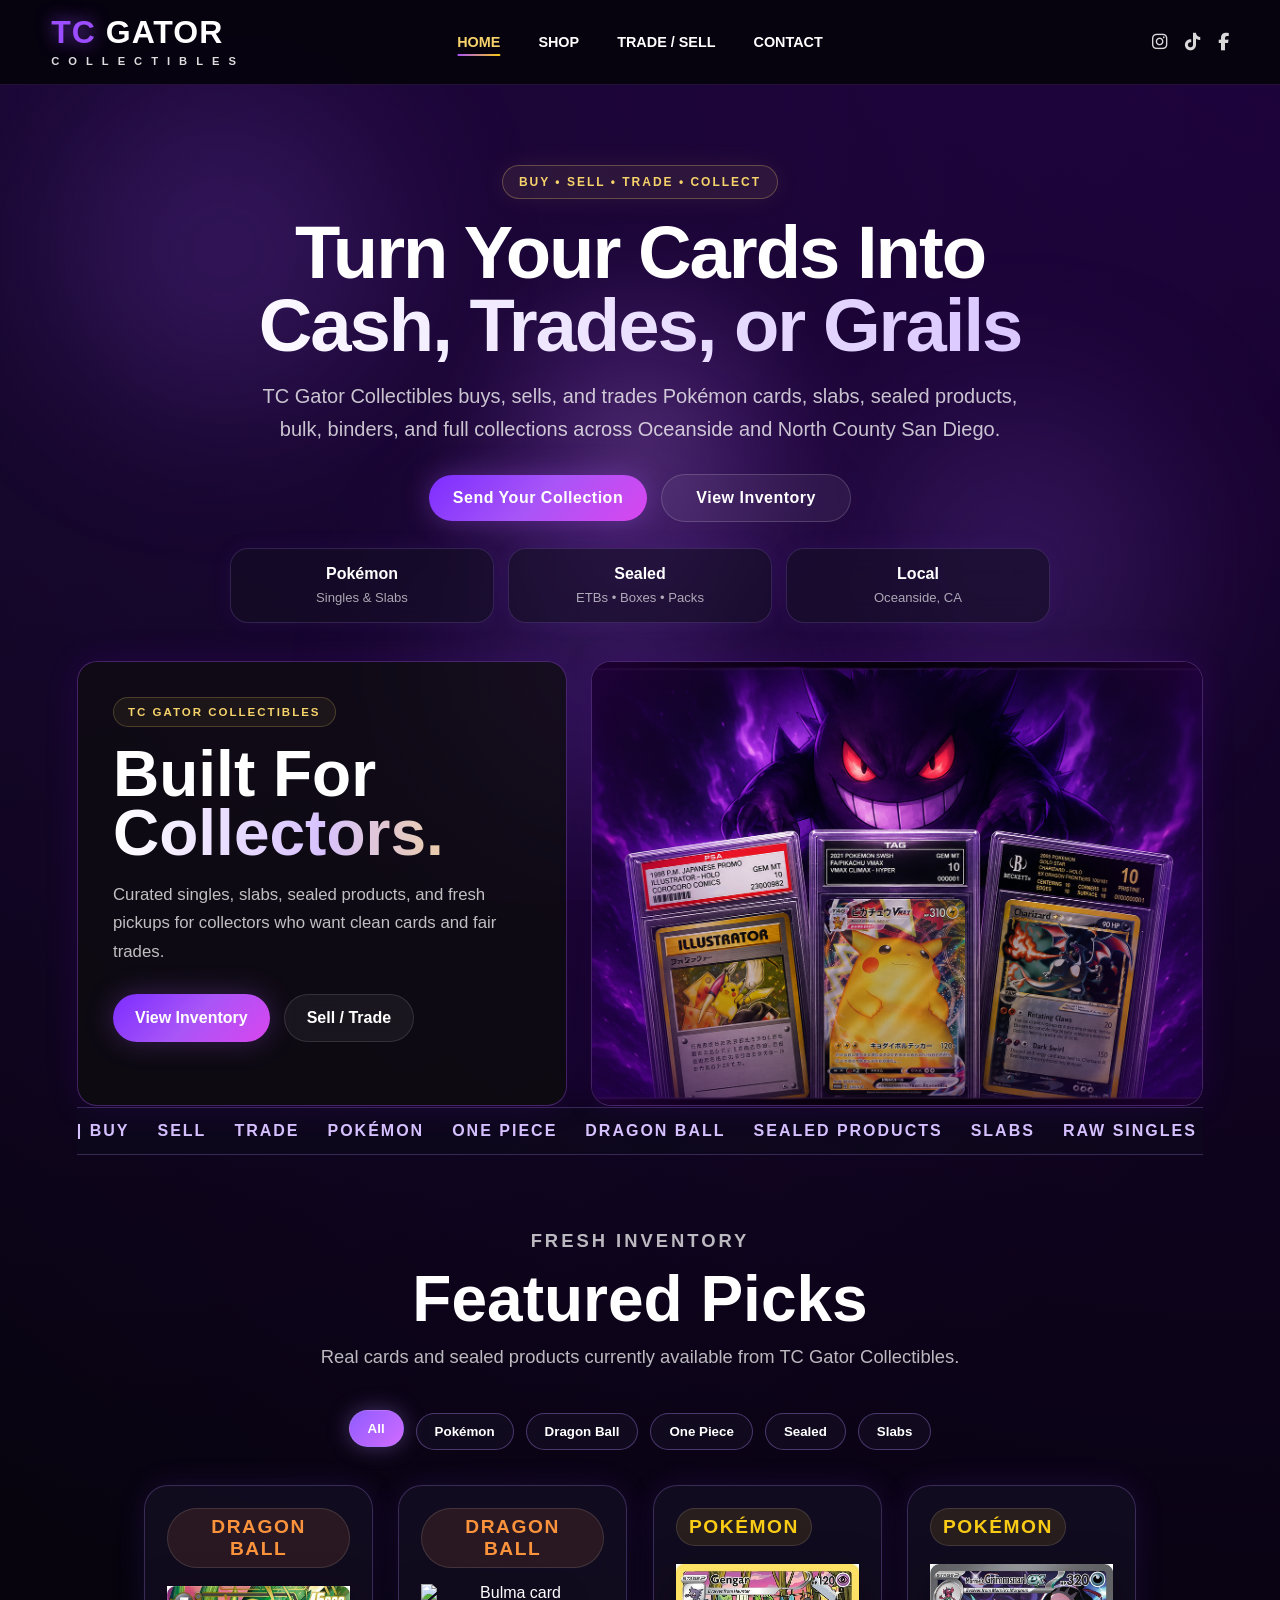
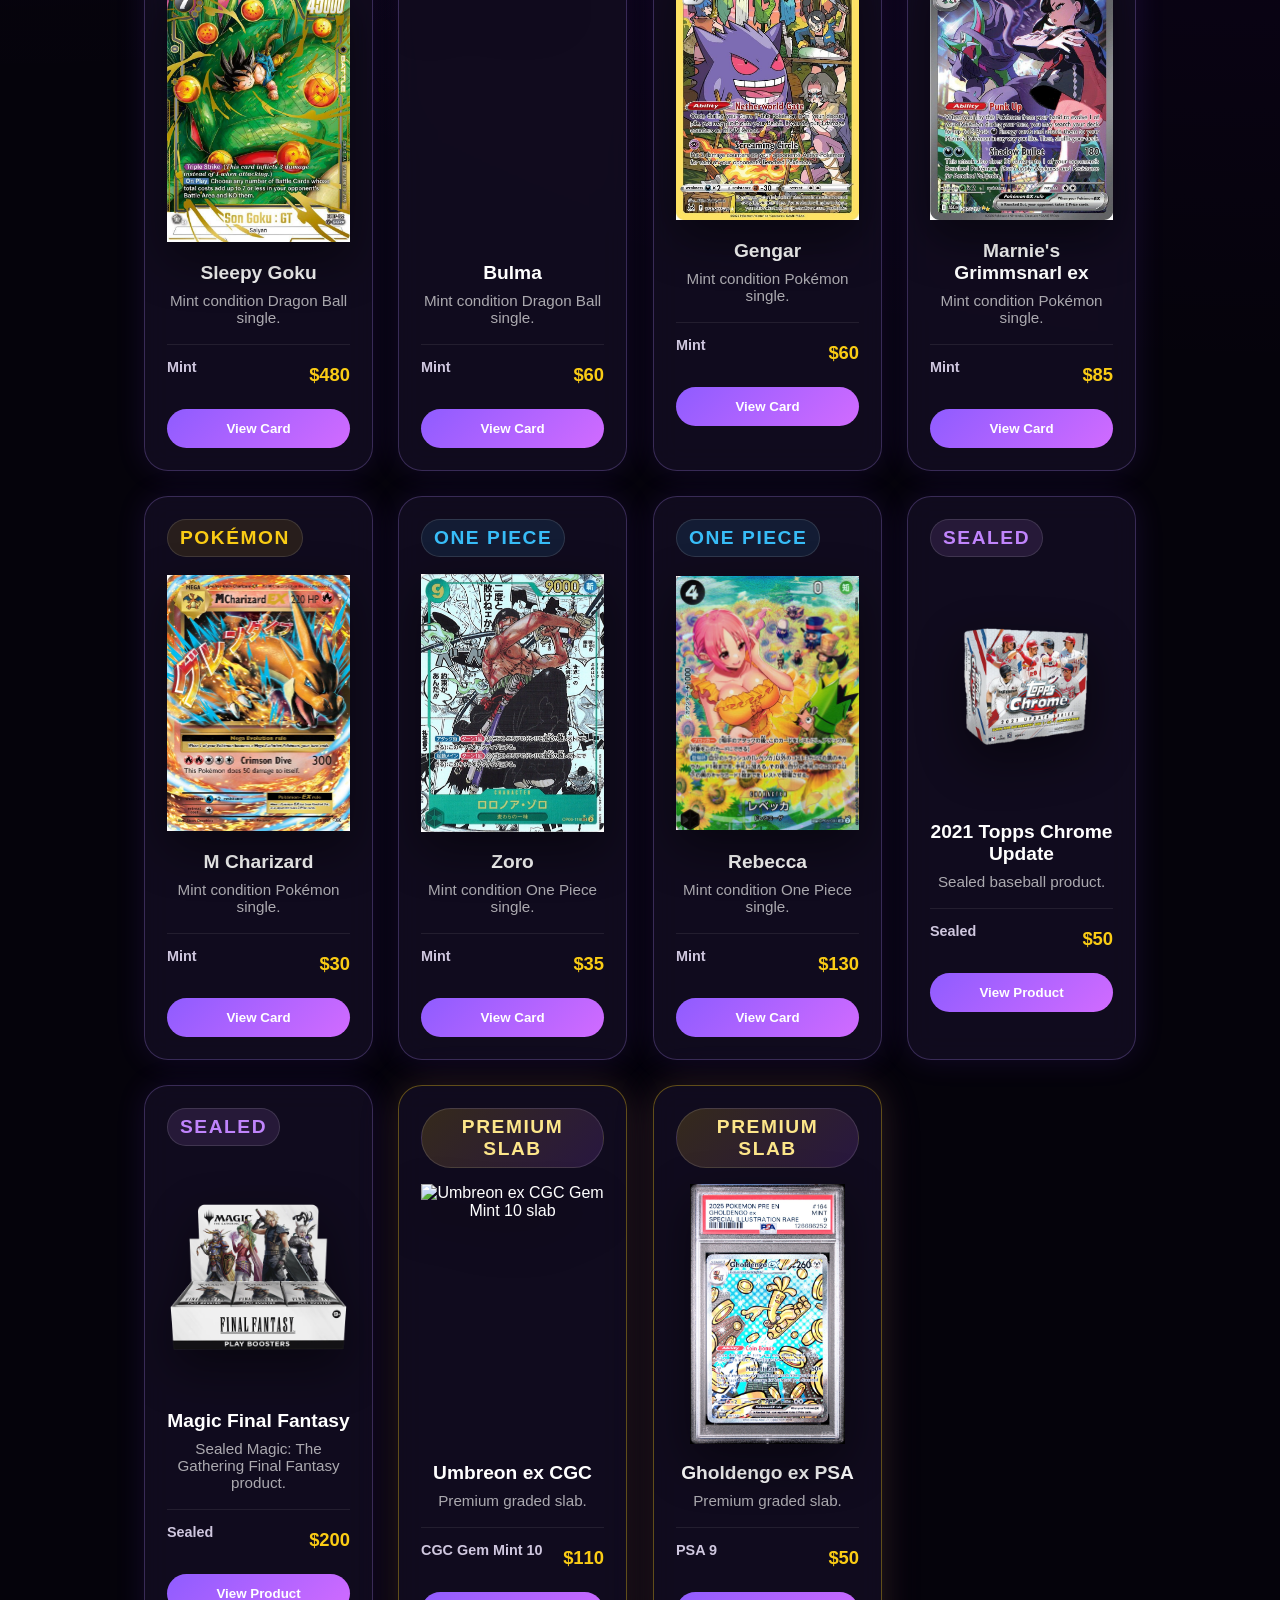
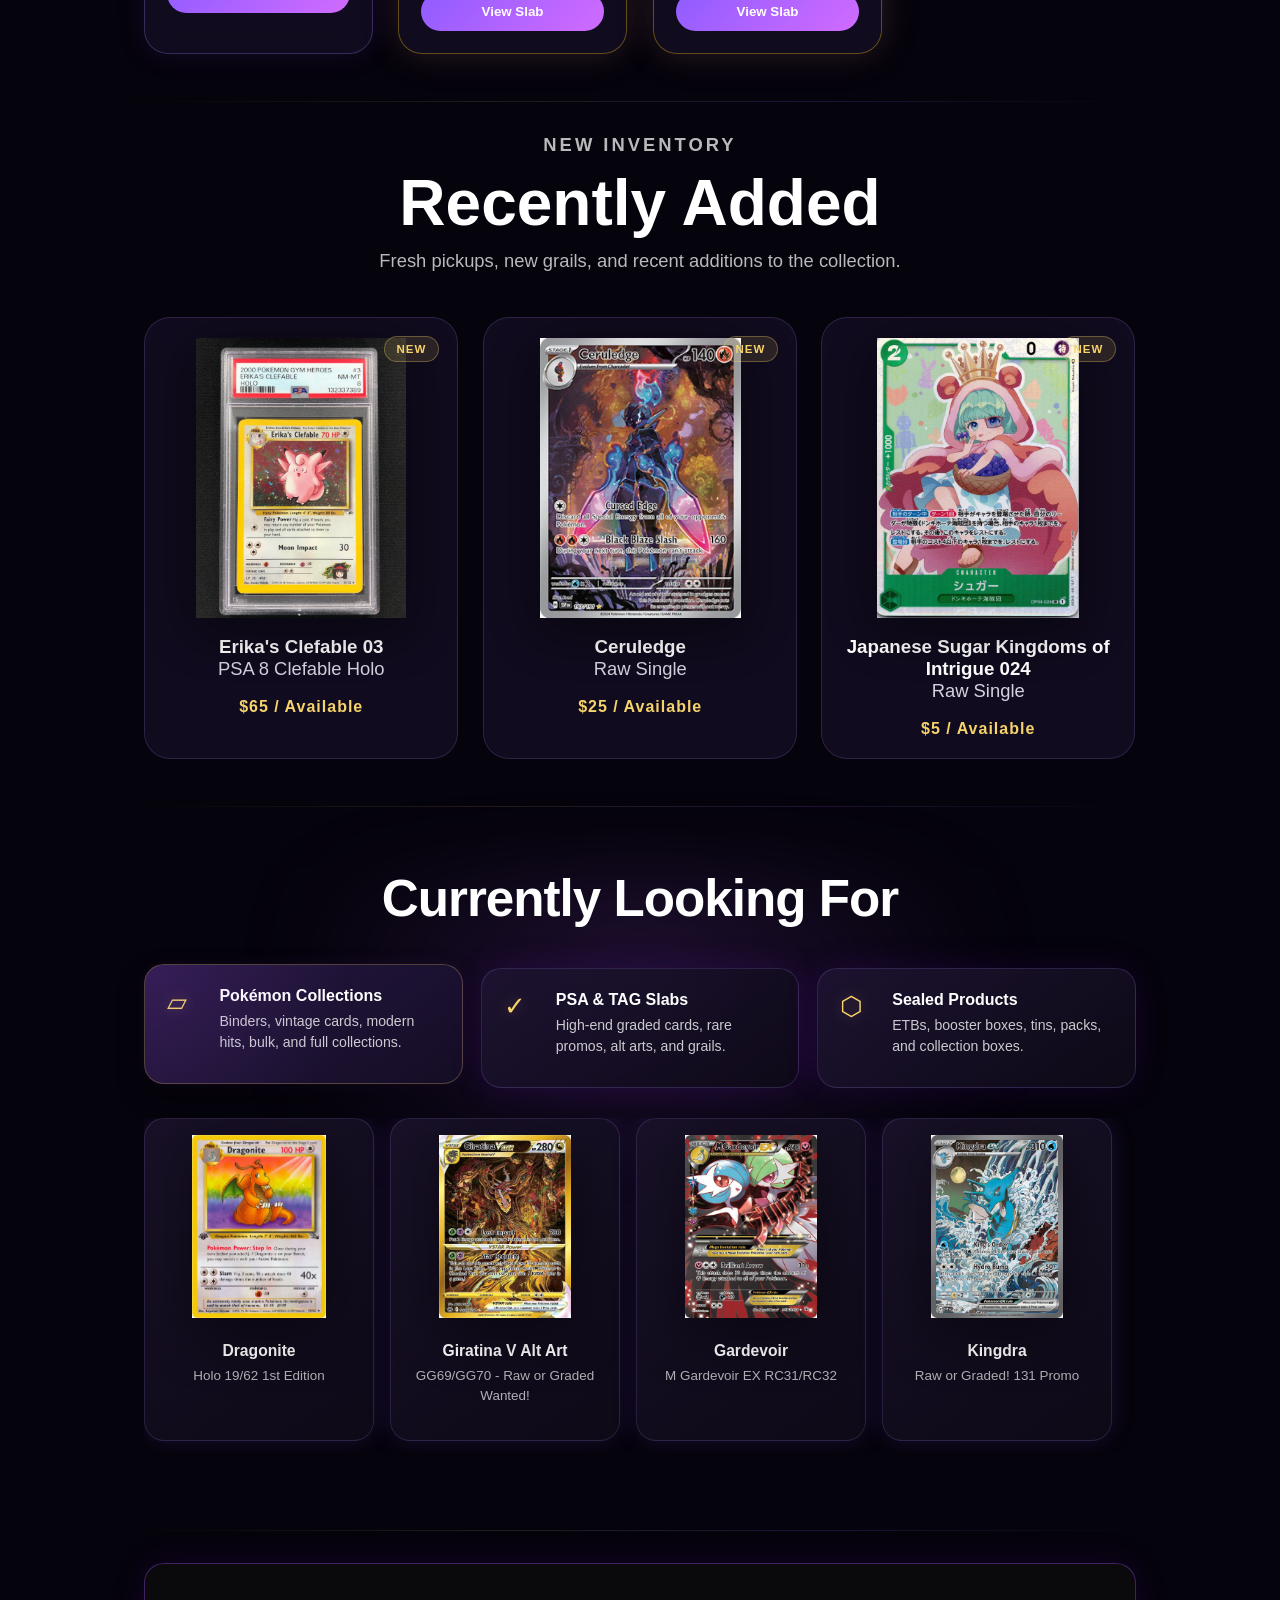
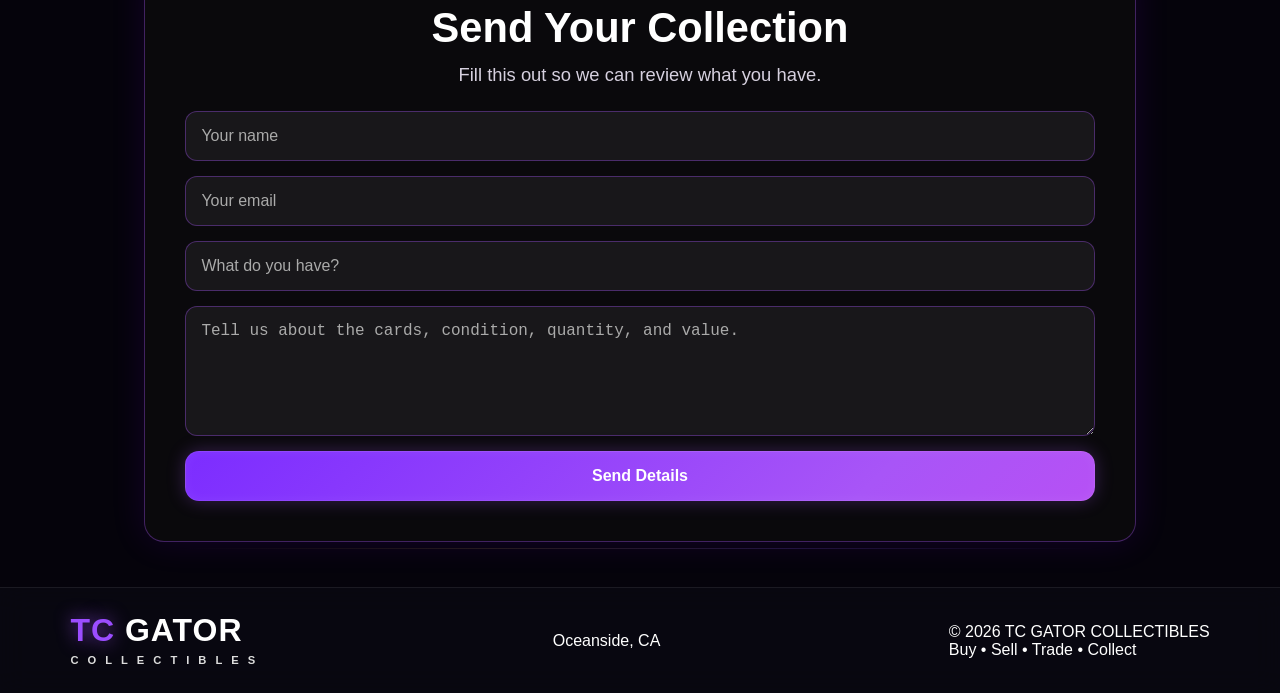
==== commit b8474bba: "Add files via upload" ====
--- a/index.html
+++ b/index.html
@@ -1,49 +1,63 @@
 <!DOCTYPE html>
 <html lang="en">
 <head>
-  <meta charset="UTF-8">
-  <meta name="viewport" content="width=device-width, initial-scale=1.0">
+  <link rel="icon" type="image/png" href="logo.png">
+<link rel="apple-touch-icon" href="logo.png">
+<meta name="theme-color" content="#12091f">
+  <meta charset="UTF-8" />
+  <meta name="viewport" content="width=device-width, initial-scale=1.0"/>
 
   <title>TC Gator Collectibles</title>
-  <meta name="description" content="TC Gator Collectibles buys, sells, and trades Pokémon cards, slabs, sealed products, and other TCG collections in Oceanside and North County San Diego.">
-
-  <link rel="icon" type="image/png" href="favicon.png">
-  <link rel="stylesheet" href="style.css">
-  <link rel="stylesheet" href="https://cdnjs.cloudflare.com/ajax/libs/font-awesome/6.5.1/css/all.min.css">
-
-  <meta property="og:title" content="TC Gator Collectibles">
-  <meta property="og:description" content="Buy, sell, and trade Pokémon cards, slabs, sealed products, and TCG collections.">
-  <meta property="og:image" content="https://tcgator.net/favicon.png">
-  <meta property="og:url" content="https://tcgator.net">
-  <meta property="og:type" content="website">
-
-  <meta name="twitter:card" content="summary_large_image">
-  <meta name="twitter:title" content="TC Gator Collectibles">
-  <meta name="twitter:description" content="Buy, sell, and trade Pokémon cards, slabs, sealed products, and TCG collections.">
-  <meta name="twitter:image" content="https://tcgator.net/favicon.png">
+
+  <meta
+    name="description"
+    content="TC Gator Collectibles buys, sells, and trades Pokémon cards, slabs, sealed products, and other TCG collections in Oceanside and North County San Diego."
+  />
+
+  <link rel="icon" type="favicon.png" href="favicon.png" />
+  <link rel="stylesheet" href="style.css" />
+
+  <link
+    rel="stylesheet"
+    href="https://cdnjs.cloudflare.com/ajax/libs/font-awesome/6.5.1/css/all.min.css"
+  />
+
+  <!-- OPEN GRAPH -->
+  <meta property="og:title" content="TC Gator Collectibles" />
+  <meta
+    property="og:description"
+    content="Buy, sell, and trade Pokémon cards, slabs, sealed products, and TCG collections."
+  />
+  <meta property="og:image" content="https://tcgator.net/favicon.png" />
+  <meta property="og:url" content="https://tcgator.net" />
+  <meta property="og:type" content="website" />
+
+  <!-- TWITTER -->
+  <meta name="twitter:card" content="summary_large_image" />
+  <meta name="twitter:title" content="TC Gator Collectibles" />
+  <meta
+    name="twitter:description"
+    content="Buy, sell, and trade Pokémon cards, slabs, sealed products, and TCG collections."
+  />
+  <meta name="twitter:image" content="https://tcgator.net/favicon.png" />
 </head>
+
 <body>
 
+  <!-- SCROLL BAR -->
   <div class="scroll-progress"></div>
 
+  <!-- LOADER -->
   <div id="loader">
     <div class="loader-logo">TC GATOR</div>
     <div class="loader-subtext">Collectibles loading...</div>
   </div>
 
+  <!-- BACKGROUND -->
   <div class="cherry-blossoms">
-    <span></span>
-    <span></span>
-    <span></span>
-    <span></span>
-    <span></span>
-    <span></span>
-    <span></span>
-    <span></span>
-    <span></span>
-    <span></span>
-    <span></span>
-    <span></span>
+    <span></span><span></span><span></span><span></span>
+    <span></span><span></span><span></span><span></span>
+    <span></span><span></span><span></span><span></span>
   </div>
 
   <div class="background-glow">
@@ -52,11 +66,12 @@
     <span></span>
   </div>
 
+  <!-- NAVBAR -->
   <header class="navbar">
-    <div class="logo">
+    <a href="#home" class="logo">
       <span>TC</span> GATOR
       <p>COLLECTIBLES</p>
-    </div>
+    </a>
 
     <nav class="nav-links">
       <a href="#home">Home</a>
@@ -66,81 +81,103 @@
     </nav>
 
     <div class="social-icons">
-      <a href="https://instagram.com/tc.gator" target="_blank" aria-label="TC Gator Instagram">
+      <a href="https://instagram.com/tc.gator" target="_blank">
         <i class="fab fa-instagram"></i>
       </a>
 
-      <a href="https://www.tiktok.com/@tc.gator?_r=1&_t=ZP-96AuevrugjW" target="_blank" aria-label="TC Gator TikTok">
+      <a href="https://www.tiktok.com/@tc.gator?_r=1&_t=ZP-96AuevrugjW" target="_blank">
         <i class="fab fa-tiktok"></i>
       </a>
 
-      <a href="https://www.facebook.com/people/TC-Gator-Collectibles/61589492067598/?mibextid=wwXIfr" target="_blank" aria-label="TC Gator Facebook">
+      <a href="https://www.facebook.com/people/TC-Gator-Collectibles/61589492067598/?mibextid=wwXIfr" target="_blank">
         <i class="fab fa-facebook-f"></i>
       </a>
     </div>
   </header>
 
   <main>
+
+    <!-- HERO -->
     <section class="hero" id="home">
+
       <div class="hero-glow"></div>
 
-      <h1>Sell or Trade With TC Gator</h1>
-      <p>Got cards, sealed products, slabs, or collections you want to move?</p>
-      <p class="contact-text">
-        <a href="#trade-form">Send us the details and we'll take a look!</a>
-      </p>
-
-      <div class="hero-grid">
-        <div class="info-card">
-          <div class="info-row">
-            <div class="icon">▱</div>
-            <div>
-              <a href="#shop" class="category-card">
-                <h3>Pokémon Singles & Slabs</h3>
-                <p>Raw singles, graded slabs, modern hits, vintage, and chase cards.</p>
-              </a>
-            </div>
-          </div>
-
-          <div class="info-row">
-            <div class="icon">⬡</div>
-            <div>
-              <a href="#sealed" class="category-card">
-                <h3>Sealed Products</h3>
-                <p>Booster boxes, ETBs, tins, packs, and collection boxes.</p>
-              </a>
-            </div>
-          </div>
-
-          <div class="info-row">
-            <div class="icon">▤</div>
-            <div>
-              <a href="#other-tcg" class="category-card">
-                <h3>Other TCG collections</h3>
-                <p>Yu-Gi-Oh!, One Piece, Dragon Ball, Sports and more.</p>
-              </a>
-            </div>
-          </div>
-
-          <div class="info-row">
-            <div class="icon">▰</div>
-            <div>
-              <a href="#bulk-binders" class="category-card">
-                <h3>Bulk cards and binders</h3>
-                <p>Bulk lots, trade binders, value boxes, and organized collections.</p>
-              </a>
-            </div>
-          </div>
-        </div>
-
-        <div class="image-card">
-          <img src="slabs.png" alt="TC Gator graded card slabs">
-        </div>
-      </div>
-    </section>
-
+<div class="hero-badge">
+  BUY • SELL • TRADE • COLLECT
+</div>
+
+<h1>
+  Turn Your Cards Into
+  <span>Cash, Trades, or Grails</span>
+</h1>
+
+<p class="hero-lead">
+  TC Gator Collectibles buys, sells, and trades Pokémon cards,
+  slabs, sealed products, bulk, binders, and full collections
+  across Oceanside and North County San Diego.
+</p>
+
+<div class="hero-actions">
+  <a href="#trade" class="hero-btn primary">Send Your Collection</a>
+  <a href="#shop" class="hero-btn secondary">View Inventory</a>
+</div>
+
+<div class="hero-stats">
+  <div>
+    <strong>Pokémon</strong>
+    <span>Singles & Slabs</span>
+  </div>
+
+  <div>
+    <strong>Sealed</strong>
+    <span>ETBs • Boxes • Packs</span>
+  </div>
+
+  <div>
+    <strong>Local</strong>
+    <span>Oceanside, CA</span>
+  </div>
+</div>
+
+<div class="hero-grid">
+
+<div class="info-card premium-hero-card simple-hero-card">
+
+  <div class="hero-mini-badge">
+    TC GATOR COLLECTIBLES
+  </div>
+
+  <h2>
+    Built For
+    <span>Collectors.</span>
+  </h2>
+
+  <p class="premium-hero-text">
+    Curated singles, slabs, sealed products, and fresh pickups for collectors who want clean cards and fair trades.
+  </p>
+
+  <div class="premium-hero-actions">
+    <a href="#shop" class="premium-hero-btn primary">
+      View Inventory
+    </a>
+
+    <a href="#contact" class="premium-hero-btn secondary">
+      Sell / Trade
+    </a>
+  </div>
+
+</div>
+
+  <div class="image-card">
+    <img src="slabs.png" alt="TC Gator graded slabs">
+  </div>
+
+</div>
+
+    <!-- TICKER -->
     <div class="ticker-bar">
       <div class="ticker-track">
+
         <span>| BUY</span>
         <span>SELL</span>
         <span>TRADE</span>
@@ -157,214 +194,424 @@
         <span>FOOTBALL</span>
         <span>MTG |</span>
 
-        <span>| BUY</span>
-        <span>SELL</span>
-        <span>TRADE</span>
-        <span>POKÉMON</span>
-        <span>ONE PIECE</span>
-        <span>DRAGON BALL</span>
-        <span>SEALED PRODUCTS</span>
-        <span>SLABS</span>
-        <span>RAW SINGLES</span>
-        <span>SPORTS CARDS</span>
-        <span>FINAL FANTASY</span>
-        <span>YUGIOH</span>
-        <span>BASEBALL</span>
-        <span>FOOTBALL</span>
-        <span>MTG |</span>
-      </div>
-    </div>
-
-    <section class="shop-categories reveal" id="shop">
-      <div class="section-header">
-        <p class="eyebrow">Fresh Picks</p>
-        <h2>Featured Inventory</h2>
-        <p>Lots of TCG! From Singles to Sealed & Slabs</p>
-      </div>
-
-      <div class="inventory-filters">
-        <button class="filter-btn active" data-filter="all">All</button>
-        <button class="filter-btn" data-filter="pokemon">Pokémon</button>
-        <button class="filter-btn" data-filter="dragonball">Dragon Ball</button>
-        <button class="filter-btn" data-filter="onepiece">One Piece</button>
-        <button class="filter-btn" data-filter="sealed">Sealed</button>
-        <button class="filter-btn" data-filter="trade">Trade</button>
-      </div>
-
-      <div class="inventory-grid">
-        <div class="inventory-card reveal" data-category="pokemon" id="pokemon">
-          <img class="card-image" src="umbreon.png" alt="Umbreon Pokémon card">
-          <h3>Premium Slabs</h3>
-          <p>Graded Pokémon Card</p>
-          <span>$5,000</span>
-          <button>View Card</button>
-        </div>
-
-        <div class="inventory-card reveal" data-category="dragonball">
-          <img class="card-image" src="goku.png" alt="Son Goku Dragon Ball card">
-          <h3>Clean Raw Singles</h3>
-          <p>Dragon Ball Super Mint Singles</p>
-          <span>$20,000</span>
-          <button>View Card</button>
-        </div>
-
-        <div class="inventory-card reveal" data-category="onepiece" id="other-tcg">
-          <img class="card-image" src="luffy.png" alt="Gear 5 Luffy One Piece card">
-          <h3>One Piece</h3>
-          <p>Available for Buy / Sell / Trade</p>
-          <span>Buy/Trade</span>
-          <button>Make Offer</button>
-        </div>
-
-        <div class="inventory-card reveal" data-category="sealed" id="sealed">
-          <img class="card-image" src="sealed.png" alt="Sealed trading card product">
-          <h3>Sealed Product</h3>
-          <p>ETB / Booster / Collection Box</p>
-          <span>$170</span>
-          <button>View Item</button>
-        </div>
-      </div>
-    </section>
-
-    <section class="slab-showcase reveal" id="trade">
-      <div class="showcase-content">
-        <p class="eyebrow">Featured Grail</p>
-        <h2>Premium Slab Showcase</h2>
-        <a href="#contact" class="showcase-btn">BUY</a>
-      </div>
-
-      <div class="showcase-card">
-        <div class="slab-particles">
-          <span></span>
-          <span></span>
-          <span></span>
-          <span></span>
-        </div>
-        <img src="premiumslab.png" alt="Premium Umbreon Slab" class="premium-slab-img">
-      </div>
-    </section>
-
+      </div>
+    </div>
+
+<!-- FEATURED INVENTORY -->
+<section class="shop-categories reveal" id="shop">
+
+  <div class="section-header">
+    <p class="eyebrow">Fresh Inventory</p>
+    <h2>Featured Picks</h2>
+    <p>Real cards and sealed products currently available from TC Gator Collectibles.</p>
+  </div>
+
+  <div class="inventory-filters">
+    <button class="filter-btn active" data-filter="all">All</button>
+    <button class="filter-btn" data-filter="pokemon">Pokémon</button>
+    <button class="filter-btn" data-filter="dragonball">Dragon Ball</button>
+    <button class="filter-btn" data-filter="onepiece">One Piece</button>
+    <button class="filter-btn" data-filter="sealed">Sealed</button>
+    <button class="filter-btn" data-filter="slab">Slabs</button>
+  </div>
+
+  <div class="inventory-grid">
+
+    <div class="inventory-card reveal" data-category="dragonball">
+      <span class="tag dragon">Dragon Ball</span>
+      <img src="sleepygoku.png" alt="Sleepy Goku card">
+      <h3>Sleepy Goku</h3>
+      <p>Mint condition Dragon Ball single.</p>
+      <div class="card-meta">
+        <span>Mint</span>
+        <strong>$480</strong>
+      </div>
+      <button>View Card</button>
+    </div>
+
+    <div class="inventory-card reveal" data-category="dragonball">
+      <span class="tag dragon">Dragon Ball</span>
+      <img src="bulma.png" alt="Bulma card">
+      <h3>Bulma</h3>
+      <p>Mint condition Dragon Ball single.</p>
+      <div class="card-meta">
+        <span>Mint</span>
+        <strong>$60</strong>
+      </div>
+      <button>View Card</button>
+    </div>
+
+    <div class="inventory-card reveal" data-category="pokemon">
+      <span class="tag pokemon">Pokémon</span>
+      <img src="gangarpic.png" alt="Gengar card">
+      <h3>Gengar</h3>
+      <p>Mint condition Pokémon single.</p>
+      <div class="card-meta">
+        <span>Mint</span>
+        <strong>$60</strong>
+      </div>
+      <button>View Card</button>
+    </div>
+
+    <div class="inventory-card reveal" data-category="pokemon">
+      <span class="tag pokemon">Pokémon</span>
+      <img src="grim.png" alt="Marnie's Grimmsnarl ex card">
+      <h3>Marnie's Grimmsnarl ex</h3>
+      <p>Mint condition Pokémon single.</p>
+      <div class="card-meta">
+        <span>Mint</span>
+        <strong>$85</strong>
+      </div>
+      <button>View Card</button>
+    </div>
+
+    <div class="inventory-card reveal" data-category="pokemon">
+      <span class="tag pokemon">Pokémon</span>
+      <img src="charizard.png" alt="M Charizard card">
+      <h3>M Charizard</h3>
+      <p>Mint condition Pokémon single.</p>
+      <div class="card-meta">
+        <span>Mint</span>
+        <strong>$30</strong>
+      </div>
+      <button>View Card</button>
+    </div>
+
+    <div class="inventory-card reveal" data-category="onepiece">
+      <span class="tag onepiece">One Piece</span>
+      <img src="zoro.png" alt="Zoro card">
+      <h3>Zoro</h3>
+      <p>Mint condition One Piece single.</p>
+      <div class="card-meta">
+        <span>Mint</span>
+        <strong>$35</strong>
+      </div>
+      <button>View Card</button>
+    </div>
+
+    <div class="inventory-card reveal" data-category="onepiece">
+      <span class="tag onepiece">One Piece</span>
+      <img src="girlop.png" alt="Rebecca card">
+      <h3>Rebecca</h3>
+      <p>Mint condition One Piece single.</p>
+      <div class="card-meta">
+        <span>Mint</span>
+        <strong>$130</strong>
+      </div>
+      <button>View Card</button>
+    </div>
+
+    <div class="inventory-card reveal sealed-card" data-category="sealed">
+      <span class="tag sealed">Sealed</span>
+      <img src="baseball.png" alt="Sealed 2021 Topps Chrome Update">
+      <h3>2021 Topps Chrome Update</h3>
+      <p>Sealed baseball product.</p>
+      <div class="card-meta">
+        <span>Sealed</span>
+        <strong>$50</strong>
+      </div>
+      <button>View Product</button>
+    </div>
+
+    <div class="inventory-card reveal sealed-card" data-category="sealed">
+      <span class="tag sealed">Sealed</span>
+      <img src="magic.png" alt="Sealed Magic Final Fantasy">
+      <h3>Magic Final Fantasy</h3>
+      <p>Sealed Magic: The Gathering Final Fantasy product.</p>
+      <div class="card-meta">
+        <span>Sealed</span>
+        <strong>$200</strong>
+      </div>
+      <button>View Product</button>
+    </div>
+
+    <div class="inventory-card reveal premium-card" data-category="slab">
+      <span class="tag slab">Premium Slab</span>
+      <img src="premiumslab1.png" alt="Umbreon ex CGC Gem Mint 10 slab">
+      <h3>Umbreon ex CGC</h3>
+      <p>Premium graded slab.</p>
+      <div class="card-meta">
+        <span>CGC Gem Mint 10</span>
+        <strong>$110</strong>
+      </div>
+      <button>View Slab</button>
+    </div>
+
+    <div class="inventory-card reveal premium-card" data-category="slab">
+      <span class="tag slab">Premium Slab</span>
+      <img src="premslab2.png" alt="Gholdengo ex PSA 9 slab">
+      <h3>Gholdengo ex PSA</h3>
+      <p>Premium graded slab.</p>
+      <div class="card-meta">
+        <span>PSA 9</span>
+        <strong>$50</strong>
+      </div>
+      <button>View Slab</button>
+    </div>
+
+  </div>
+</section>
+
+<!-- RECENTLY ADDED -->
+<section class="recent-section reveal">
+
+  <div class="section-header">
+    <p class="eyebrow">New Inventory</p>
+    <h2>Recently Added</h2>
+    <p>Fresh pickups, new grails, and recent additions to the collection.</p>
+  </div>
+
+<div class="recent-grid">
+
+  <div class="recent-card">
+    <div class="recent-badge">NEW</div>
+
+    <img
+  src="newpick1.png"
+  alt="Erika's Clefable 03"
+  class="popup-card"
+  data-image="newpick1.png"
+  data-title="Erika's Clefable 03"
+  data-text=""
+>
+
+    <div class="recent-info">
+      <h3>Erika's Clefable 03</h3>
+      <p>PSA 8 Clefable Holo</p>
+      <span>$65 / Available</span>
+    </div>
+  </div>
+
+  <div class="recent-card">
+    <div class="recent-badge">NEW</div>
+
+   <img
+  src="newpick2.png"
+  alt="Ceruledge"
+  class="popup-card"
+  data-image="newpick2.png"
+  data-title="Ceruledge"
+  data-text=""
+>
+
+    <div class="recent-info">
+      <h3>Ceruledge</h3>
+      <p>Raw Single</p>
+      <span>$25 / Available</span>
+    </div>
+  </div>
+
+  <div class="recent-card">
+    <div class="recent-badge">NEW</div>
+
+    <img
+  src="newpick3.png"
+  alt="Japanese Sugar Kingdoms of Intrigue 024"
+  class="popup-card"
+  data-image="newpick3.png"
+  data-title="Japanese Sugar Kingdoms of Intrigue 024"
+  data-text=""
+>
+
+    <div class="recent-info">
+      <h3>Japanese Sugar Kingdoms of Intrigue 024</h3>
+      <p>Raw Single</p>
+      <span>$5 / Available</span>
+    </div>
+  </div>
+
+</div>
+
+</section>
+
+    <!-- CURRENTLY LOOKING FOR -->
     <section class="looking reveal" id="bulk-binders">
+
       <h2>Currently Looking For</h2>
 
       <div class="looking-grid">
+
         <button class="small-card look-tab active" data-look="pokemon">
           <div class="icon">▱</div>
+
           <div>
             <h3>Pokémon Collections</h3>
-            <p>Binders, vintage cards, modern hits, bulk, and full collections.</p>
+            <p>
+              Binders, vintage cards,
+              modern hits, bulk, and full collections.
+            </p>
           </div>
         </button>
 
         <button class="small-card look-tab" data-look="slabs">
           <div class="icon">✓</div>
+
           <div>
             <h3>PSA & TAG Slabs</h3>
-            <p>High-end graded cards, rare promos, alt arts, and grails.</p>
+            <p>
+              High-end graded cards,
+              rare promos, alt arts, and grails.
+            </p>
           </div>
         </button>
 
         <button class="small-card look-tab" data-look="sealed">
           <div class="icon">⬡</div>
+
           <div>
             <h3>Sealed Products</h3>
-            <p>ETBs, booster boxes, tins, packs, and collection boxes.</p>
+            <p>
+              ETBs, booster boxes,
+              tins, packs, and collection boxes.
+            </p>
           </div>
         </button>
-      </div>
-
+
+      </div>
+
+      <!-- PANELS -->
       <div class="look-panels">
+
+        <!-- POKEMON -->
         <div class="look-panel active" data-panel="pokemon">
+
           <div class="wanted-grid">
+
             <div class="wanted-card">
-              <img src="dragonite.png" alt="Dragonite">
+              <img
+                src="dragonite.png"
+                alt="Dragonite"
+                class="popup-card"
+                data-image="dragonite.png"
+                data-title="Dragonite"
+                data-text="Holo 19/62 1st Edition"
+              >
+
               <h3>Dragonite</h3>
-              <p>High-end modern grails.</p>
+              <p>Holo 19/62 1st Edition</p>
             </div>
 
             <div class="wanted-card">
-              <img src="giratina.png" alt="Giratina">
+              <img
+                src="giratina.png"
+                alt="Giratina"
+                class="popup-card"
+                data-image="giratina.png"
+                data-title="Giratina V Alt Art"
+                data-text="GG69/GG70 - Raw or Graded Wanted!"
+              >
+
               <h3>Giratina V Alt Art</h3>
-              <p>Alt arts & sealed hits.</p>
+              <p>GG69/GG70 - Raw or Graded Wanted!</p>
             </div>
 
             <div class="wanted-card">
-              <img src="gardevoir.png" alt="Gardevoir">
+              <img
+                src="gardevoir.png"
+                alt="Gardevoir"
+                class="popup-card"
+                data-image="gardevoir.png"
+                data-title="Gardevoir"
+                data-text="M Gardevoir EX RC31/RC32!"
+              >
+
               <h3>Gardevoir</h3>
-              <p>High-end modern grails & clean raws.</p>
+              <p>M Gardevoir EX RC31/RC32</p>
             </div>
 
             <div class="wanted-card">
-              <img src="kingdra.png" alt="Kingdra">
+              <img
+                src="kingdra.png"
+                alt="Kingdra"
+                class="popup-card"
+                data-image="kingdra.png"
+                data-title="Kingdra"
+                data-text="Raw or Graded! 131 Promo"
+              >
+
               <h3>Kingdra</h3>
-              <p>Clean raws & graded cards.</p>
+              <p>Raw or Graded! 131 Promo</p>
             </div>
+
           </div>
         </div>
 
+        <!-- SLABS -->
         <div class="look-panel" data-panel="slabs">
+
           <div class="wanted-grid">
+
             <div class="wanted-card">
-              <img src="pope.png" alt="PSA slab">
+              <img
+                src="pope.png"
+                alt="PSA Slabs"
+                class="popup-card"
+                data-image="pope.png"
+                data-title="PSA Slabs"
+                data-text="Clean 9s, 10s, promos, and chase slabs."
+              >
+
               <h3>PSA Slabs</h3>
               <p>Clean 9s, 10s, promos, and chase slabs.</p>
             </div>
 
             <div class="wanted-card">
-              <img src="tag.png" alt="TAG slab">
+              <img
+                src="tag.png"
+                alt="TAG Slabs"
+                class="popup-card"
+                data-image="tag.png"
+                data-title="TAG Slabs"
+                data-text="Clean TAG graded cards and modern grails."
+              >
+
               <h3>TAG Slabs</h3>
               <p>Clean TAG graded cards and modern grails.</p>
             </div>
 
-            <div class="wanted-card">
-              <img src="kobe.png" alt="Beckett slab">
-              <h3>Beckett Slabs</h3>
-              <p>Black labels, subgrades, and high-end collectibles.</p>
-            </div>
           </div>
         </div>
 
-        <div class="look-panel" data-panel="sealed">
-          <div class="wanted-grid">
-            <div class="wanted-card">
-              <img src="etb.png" alt="ETB">
-              <h3>ETBs</h3>
-              <p>Pokémon ETBs, modern sealed, and collection boxes.</p>
-            </div>
-
-            <div class="wanted-card">
-              <img src="boosterbox.png" alt="Booster box">
-              <h3>Booster Boxes</h3>
-              <p>Booster boxes, sealed packs, tins, and bundles.</p>
-            </div>
-          </div>
-        </div>
       </div>
     </section>
 
+    <!-- CONTACT -->
     <section class="contact-section reveal" id="contact">
+
       <h2>Send Your Collection</h2>
-      <p>Fill this out so we can review what you have.</p>
-
-      <form class="trade-form" id="trade-form" action="https://formspree.io/f/xaqvlbdv" method="POST">
+
+      <p>
+        Fill this out so we can review what you have.
+      </p>
+
+      <form
+        class="trade-form"
+        id="trade-form"
+        action="https://formspree.io/f/xaqvlbdv"
+        method="POST"
+      >
+
         <input type="text" name="name" placeholder="Your name" required>
+
         <input type="email" name="email" placeholder="Your email" required>
+
         <input type="text" name="collection" placeholder="What do you have?">
-        <textarea name="details" placeholder="Tell us about the cards, condition, quantity, and value."></textarea>
+
+        <textarea
+          name="details"
+          placeholder="Tell us about the cards, condition, quantity, and value."
+        ></textarea>
+
         <button type="submit">Send Details</button>
+
       </form>
-
-      <div class="form-popup" id="formPopup">
-        <div class="form-popup-box">
-          <button class="form-popup-close" id="formPopupClose">×</button>
-          <h3>Submission Sent!</h3>
-          <p>Thanks for reaching out. We’ll review your collection and get back to you soon.</p>
-        </div>
-      </div>
     </section>
+
   </main>
 
+  <!-- FOOTER -->
   <footer>
+
     <div class="logo footer-logo">
       <span>TC</span> GATOR
       <p>COLLECTIBLES</p>
@@ -372,252 +619,440 @@
 
     <div>
       <p>Oceanside, CA</p>
-      <div class="footer-socials">
-        <a href="https://instagram.com/tc.gator" target="_blank" aria-label="TC Gator Instagram">
-          <i class="fab fa-instagram"></i>
-        </a>
-
-        <a href="https://www.tiktok.com/@tc.gator?_r=1&_t=ZP-96AuevrugjW" target="_blank" aria-label="TC Gator TikTok">
-          <i class="fab fa-tiktok"></i>
-        </a>
-
-        <a href="https://www.facebook.com/people/TC-Gator-Collectibles/61589492067598/?mibextid=wwXIfr" target="_blank" aria-label="TC Gator Facebook">
-          <i class="fab fa-facebook-f"></i>
-        </a>
-      </div>
     </div>
 
     <div>
       <p>© 2026 TC GATOR COLLECTIBLES</p>
       <p>Buy • Sell • Trade • Collect</p>
-      <p>All rights reserved.</p>
-    </div>
+    </div>
+
   </footer>
 
-  <div class="card-popup" id="cardPopup">
-    <div class="popup-overlay"></div>
-
-    <div class="popup-content">
-      <button class="popup-close" id="popupClose">✕</button>
-      <img src="" alt="" id="popupImage">
-
-      <div class="popup-info">
+  <!-- POPUP -->
+<div class="card-popup" id="cardPopup">
+
+  <div class="popup-overlay"></div>
+
+  <button class="popup-nav prev-popup">❮</button>
+  <button class="popup-nav next-popup">❯</button>
+
+  <div class="popup-content">
+
+    <button class="popup-close" id="popupClose">✕</button>
+
+    <img src="" alt="" id="popupImage">
+
+    <div class="popup-info">
+
         <h2 id="popupTitle"></h2>
+
         <p id="popupText"></p>
-
-        <div class="popup-buttons">
-          <a href="https://instagram.com/tc.gator" target="_blank" class="popup-btn">Message on Instagram</a>
-          <a href="mailto:Gator@tcgator.net" class="popup-btn secondary">Email Us</a>
-        </div>
-      </div>
-    </div>
-  </div>
-
+        <div class="popup-counter" id="popupCounter"></div>
+
+      </div>
+
+    </div>
+
+  </div>
+
+  <!-- CURSOR -->
   <div class="cursor-glow"></div>
 
+  <!-- CLICK SOUND -->
+  <audio id="clickSound" src="click.mp3" preload="auto"></audio>
+
+  <!-- SCRIPT -->
   <script>
+
+    /* REVEAL */
+
     const revealElements = document.querySelectorAll(".reveal");
 
     function revealOnScroll() {
+
       revealElements.forEach((element) => {
+
         const rect = element.getBoundingClientRect();
-        const revealPoint = 120;
-
-        const isVisible =
-          rect.top < window.innerHeight - revealPoint &&
-          rect.bottom > revealPoint;
-
-        if (isVisible) {
+
+        if (rect.top < window.innerHeight - 120) {
           element.classList.add("active");
-        } else {
-          element.classList.remove("active");
         }
+
       });
+
     }
 
     window.addEventListener("scroll", revealOnScroll);
-    window.addEventListener("load", revealOnScroll);
+
     revealOnScroll();
 
-    const filterButtons = document.querySelectorAll(".filter-btn");
-    const inventoryCards = document.querySelectorAll(".inventory-card");
-
-    filterButtons.forEach((button) => {
-      button.addEventListener("click", () => {
-        filterButtons.forEach((btn) => btn.classList.remove("active"));
-        button.classList.add("active");
-
-        const filter = button.getAttribute("data-filter");
-
-        inventoryCards.forEach((card) => {
-          const category = card.getAttribute("data-category");
-
-          if (filter === "all" || filter === category) {
-            card.classList.remove("hide");
-            card.classList.add("active");
-          } else {
-            card.classList.add("hide");
-          }
-        });
-
-        revealOnScroll();
-      });
+ /* FILTERS */
+
+const filterButtons = document.querySelectorAll(".filter-btn");
+const inventoryCards = document.querySelectorAll(".inventory-card");
+
+inventoryCards.forEach((card) => {
+  card.classList.add("is-visible");
+});
+
+filterButtons.forEach((button) => {
+
+  button.addEventListener("click", () => {
+
+    filterButtons.forEach((btn) =>
+      btn.classList.remove("active")
+    );
+
+    button.classList.add("active");
+
+    const filter = button.dataset.filter;
+
+    inventoryCards.forEach((card) => {
+
+      const category = card.dataset.category;
+
+      if (filter === "all" || filter === category) {
+        card.style.display = "block";
+
+        setTimeout(() => {
+          card.classList.remove("is-hidden");
+          card.classList.add("is-visible");
+        }, 20);
+
+      } else {
+        card.classList.remove("is-visible");
+        card.classList.add("is-hidden");
+
+        setTimeout(() => {
+          card.style.display = "none";
+        }, 300);
+      }
+
     });
 
-    const navbar = document.querySelector(".navbar");
-
-    window.addEventListener("scroll", () => {
-      if (window.scrollY > 40) {
-        navbar.classList.add("scrolled");
-      } else {
-        navbar.classList.remove("scrolled");
-      }
-    });
-
-    const sections = document.querySelectorAll("section[id]");
-    const navLinks = document.querySelectorAll(".nav-links a");
-
-    function updateActiveNav() {
-      let currentSection = "";
-
-      sections.forEach((section) => {
-        const sectionTop = section.offsetTop - 160;
-        const sectionHeight = section.offsetHeight;
-
-        if (window.scrollY >= sectionTop && window.scrollY < sectionTop + sectionHeight) {
-          currentSection = section.getAttribute("id");
-        }
-      });
-
-      navLinks.forEach((link) => {
-        link.classList.remove("active-link");
-
-        if (link.getAttribute("href") === `#${currentSection}`) {
-          link.classList.add("active-link");
-        }
-      });
-    }
-
-    window.addEventListener("scroll", updateActiveNav);
-    updateActiveNav();
+  });
+
+});
+
+    /* LOOK TABS */
 
     const lookTabs = document.querySelectorAll(".look-tab");
     const lookPanels = document.querySelectorAll(".look-panel");
 
     lookTabs.forEach((tab) => {
+
       tab.addEventListener("click", () => {
-        const selected = tab.getAttribute("data-look");
-
-        lookTabs.forEach((item) => item.classList.remove("active"));
-        lookPanels.forEach((panel) => panel.classList.remove("active"));
+
+        const selected = tab.dataset.look;
+
+        lookTabs.forEach((item) =>
+          item.classList.remove("active")
+        );
+
+        lookPanels.forEach((panel) =>
+          panel.classList.remove("active")
+        );
 
         tab.classList.add("active");
 
-        const activePanel = document.querySelector(`[data-panel="${selected}"]`);
-
-        if (activePanel) {
-          activePanel.classList.add("active");
-
-          const cards = activePanel.querySelectorAll(".wanted-card");
-
-          cards.forEach((card) => {
-            card.style.animation = "none";
-            card.offsetHeight;
-            card.style.animation = "";
-          });
-        }
+        document
+          .querySelector(`[data-panel="${selected}"]`)
+          .classList.add("active");
+
       });
+
     });
+
+    /* POPUP */
 
     const popup = document.getElementById("cardPopup");
     const popupImage = document.getElementById("popupImage");
     const popupTitle = document.getElementById("popupTitle");
     const popupText = document.getElementById("popupText");
     const popupClose = document.getElementById("popupClose");
-    const popupOverlay = document.querySelector(".popup-overlay");
-    const inventoryButtons = document.querySelectorAll(".inventory-card button");
-
-    inventoryButtons.forEach((button) => {
-      button.addEventListener("click", () => {
-        const card = button.closest(".inventory-card");
-        const image = card.querySelector("img").src;
-        const title = card.querySelector("h3").textContent;
-        const text = card.querySelector("p").textContent;
-        const price = card.querySelector("span").textContent;
-
-        popupImage.src = image;
-        popupTitle.textContent = title;
-        popupText.textContent = `${text} — ${price}`;
-        popup.classList.add("active");
-      });
-    });
+    const popupCounter = document.getElementById("popupCounter");
+
+    const popupCards = document.querySelectorAll(".popup-card");
+const inventoryCardsClickable = document.querySelectorAll(".inventory-card");
+
+inventoryCardsClickable.forEach((card) => {
+
+  card.addEventListener("click", () => {
+
+    const cardImage = card.querySelector("img").src;
+    const cardTitle = card.querySelector("h3").textContent;
+    const cardText = card.querySelector("p").textContent;
+
+    popupImage.src = cardImage;
+    popupTitle.textContent = cardTitle;
+    popupText.textContent = cardText;
+
+    currentPopupIndex = Array.from(allPopupCards).indexOf(card);
+
+    updatePopup(card);
+    popup.classList.add("active");
+
+  });
+
+});
+
+popupCards.forEach((card) => {
+
+  card.addEventListener("click", () => {
+
+    popupImage.src = card.dataset.image;
+    popupTitle.textContent = card.dataset.title;
+    popupText.textContent = card.dataset.text;
+
+    currentPopupIndex = Array.from(allPopupCards).indexOf(card);
+
+    updatePopup(card);
+    popup.classList.add("active");
+
+  });
+
+});
 
     popupClose.addEventListener("click", () => {
       popup.classList.remove("active");
     });
 
-    popupOverlay.addEventListener("click", () => {
-      popup.classList.remove("active");
+const popupOverlay = document.querySelector(".popup-overlay");
+
+popupOverlay.addEventListener("click", () => {
+  popup.classList.remove("active");
+});
+
+    let currentPopupIndex = 0;
+
+const allPopupCards = document.querySelectorAll(
+  ".popup-card, .inventory-card"
+);
+
+const nextPopupBtn = document.querySelector(".next-popup");
+const prevPopupBtn = document.querySelector(".prev-popup");
+
+function updatePopup(card) {
+
+  popupImage.classList.add("popup-changing");
+  popupTitle.classList.add("popup-changing");
+  popupText.classList.add("popup-changing");
+
+  setTimeout(() => {
+
+    let image;
+    let title;
+    let text;
+
+    if (card.classList.contains("inventory-card")) {
+      image = card.querySelector("img").src;
+      title = card.querySelector("h3").textContent;
+      text = card.querySelector("p").textContent;
+    } else {
+      image = card.dataset.image;
+      title = card.dataset.title;
+      text = card.dataset.text;
+    }
+
+    popupImage.src = image;
+    popupTitle.textContent = title;
+    popupText.textContent = text;
+
+    popupCounter.textContent =
+      `${currentPopupIndex + 1} / ${allPopupCards.length}`;
+
+    popupImage.classList.remove("popup-changing");
+    popupTitle.classList.remove("popup-changing");
+    popupText.classList.remove("popup-changing");
+
+  }, 140);
+
+}
+
+nextPopupBtn.addEventListener("click", () => {
+
+  currentPopupIndex++;
+
+  if (currentPopupIndex >= allPopupCards.length) {
+    currentPopupIndex = 0;
+  }
+
+  updatePopup(allPopupCards[currentPopupIndex]);
+
+});
+
+prevPopupBtn.addEventListener("click", () => {
+
+  currentPopupIndex--;
+
+  if (currentPopupIndex < 0) {
+    currentPopupIndex = allPopupCards.length - 1;
+  }
+
+  updatePopup(allPopupCards[currentPopupIndex]);
+
+});
+
+    /* KEYBOARD POPUP CONTROLS */
+
+    document.addEventListener("keydown", (e) => {
+
+      if (!popup.classList.contains("active")) return;
+
+      if (e.key === "ArrowRight") {
+        nextPopupBtn.click();
+      }
+
+      if (e.key === "ArrowLeft") {
+        prevPopupBtn.click();
+      }
+
+      if (e.key === "Escape") {
+        popup.classList.remove("active");
+      }
+
     });
 
-    const tradeForm = document.getElementById("trade-form");
-    const formPopup = document.getElementById("formPopup");
-    const formPopupClose = document.getElementById("formPopupClose");
-
-    tradeForm.addEventListener("submit", async (e) => {
-      e.preventDefault();
-
-      const formData = new FormData(tradeForm);
-
-      const response = await fetch(tradeForm.action, {
-        method: "POST",
-        body: formData,
-        headers: {
-          Accept: "application/json",
-        },
-      });
-
-      if (response.ok) {
-        tradeForm.reset();
-        formPopup.classList.add("show");
-      }
-    });
-
-    formPopupClose.addEventListener("click", () => {
-      formPopup.classList.remove("show");
-    });
-
-    formPopup.addEventListener("click", (e) => {
-      if (e.target === formPopup) {
-        formPopup.classList.remove("show");
-      }
-    });
-
-    const scrollProgress = document.querySelector(".scroll-progress");
-
-    window.addEventListener("scroll", () => {
-      const scrollTop = window.scrollY;
-      const docHeight = document.documentElement.scrollHeight - window.innerHeight;
-      const scrollPercent = (scrollTop / docHeight) * 100;
-      scrollProgress.style.width = `${scrollPercent}%`;
-    });
-
-    const cursorGlowEffect = document.querySelector(".cursor-glow");
-
-    window.addEventListener("mousemove", (e) => {
-      if (cursorGlowEffect) {
-        cursorGlowEffect.style.left = `${e.clientX}px`;
-        cursorGlowEffect.style.top = `${e.clientY}px`;
-      }
-    });
+/* MOBILE SWIPE POPUP */
+
+let touchStartX = 0;
+let touchEndX = 0;
+
+popup.addEventListener("touchstart", (e) => {
+  touchStartX = e.changedTouches[0].screenX;
+}, { passive: true });
+
+popup.addEventListener("touchmove", (e) => {
+  if (popup.classList.contains("active")) {
+    e.preventDefault();
+  }
+}, { passive: false });
+
+popup.addEventListener("touchend", (e) => {
+  touchEndX = e.changedTouches[0].screenX;
+  handleSwipe();
+}, { passive: true });
+
+function handleSwipe() {
+  const swipeDistance = touchEndX - touchStartX;
+
+  if (Math.abs(swipeDistance) < 50) return;
+
+  if (swipeDistance < 0) {
+    nextPopupBtn.click();
+  } else {
+    prevPopupBtn.click();
+  }
+}
+
+/* ACTIVE NAV HIGHLIGHT ON SCROLL */
+
+const sections = document.querySelectorAll("section[id]");
+const navLinks = document.querySelectorAll(".nav-links a");
+
+window.addEventListener("scroll", () => {
+  let currentSection = "";
+
+  sections.forEach((section) => {
+    const sectionTop = section.offsetTop - 180;
+    const sectionHeight = section.offsetHeight;
+
+    if (
+      window.scrollY >= sectionTop &&
+      window.scrollY < sectionTop + sectionHeight
+    ) {
+      currentSection = section.getAttribute("id");
+    }
+  });
+
+  navLinks.forEach((link) => {
+    link.classList.remove("active");
+
+    if (link.getAttribute("href") === `#${currentSection}`) {
+      link.classList.add("active");
+    }
+  });
+});
+
+/* PREMIUM SLAB SHOWCASE */
+
+const slabs = [
+  {
+    image: "umbreon.png",
+    title: "Umbreon Premium Slab",
+    text: "Centerpiece grail card for serious collectors.",
+    price: "$5,000"
+  },
+  {
+    image: "giratina.png",
+    title: "Giratina V Alt Art",
+    text: "Modern chase card with premium display appeal.",
+    price: "Market Price"
+  },
+  {
+    image: "gardevoir.png",
+    title: "Gardevoir Premium Hit",
+    text: "Clean artwork, strong collector demand, and display-ready.",
+    price: "Available"
+  },
+  {
+    image: "dragonite.png",
+    title: "Dragonite Grail",
+    text: "Fan-favorite card with high-end collector energy.",
+    price: "Trade / Sell"
+  }
+];
+
+ /* CLICK SOUND */
+
+const clickSound = document.getElementById("clickSound");
+const isMobileDevice = window.matchMedia("(max-width: 768px)").matches;
+
+if (!isMobileDevice) {
+  document.addEventListener("click", () => {
+    clickSound.currentTime = 0;
+    clickSound.volume = 0.12;
+    clickSound.play();
+  });
+}
+
+    /* LOADER */
 
     window.addEventListener("load", () => {
+
       const loader = document.getElementById("loader");
 
       setTimeout(() => {
         loader.classList.add("hide-loader");
       }, 900);
+
     });
+
+/* STICKY NAV SHADOW */
+
+const navbar = document.querySelector(".navbar");
+
+window.addEventListener("scroll", () => {
+
+  if (window.scrollY > 20) {
+    navbar.classList.add("scrolled");
+  } else {
+    navbar.classList.remove("scrolled");
+  }
+
+});
+
+/* EMERGENCY LOADER FALLBACK */
+
+window.addEventListener("load", () => {
+  const loader = document.getElementById("loader");
+
+  if (loader) {
+    loader.classList.add("hide-loader");
+  }
+});
+
   </script>
+
 </body>
-</html>
+</html>
--- a/style.css
+++ b/style.css
@@ -22,6 +22,7 @@
   width: 100%;
   max-width: 100%;
   overflow-x: hidden;
+  padding-top: 85px;
 }
 
 img {
@@ -34,8 +35,10 @@
   -webkit-tap-highlight-color: transparent;
 }
 
-section[id] {
-  scroll-margin-top: 120px;
+section {
+  width: 100%;
+  padding: 90px clamp(20px, 6vw, 90px);
+  position: relative;
 }
 
 header,
@@ -253,18 +256,24 @@
 ========================= */
 
 .navbar {
-  height: 85px;
-  padding: 0 40px;
+  min-height: 85px;
+  padding: 0 clamp(18px, 4vw, 55px);
+
   display: grid;
-  grid-template-columns: 260px 1fr 260px;
+  grid-template-columns: 1fr auto 1fr;
   align-items: center;
+
   border-bottom: 1px solid rgba(170, 80, 255, 0.18);
-  background: rgba(5, 3, 11, 0.82);
+
+  background: rgba(5, 3, 11, 0.92);
   backdrop-filter: blur(16px);
-  position: sticky;
+
+  position: fixed;
   top: 0;
-  z-index: 1000;
-  transition: box-shadow 0.3s ease;
+  left: 0;
+  width: 100%;
+
+  z-index: 99999;
 }
 
 .navbar.scrolled {
@@ -274,12 +283,36 @@
 }
 
 .logo {
+  justify-self: start;
+
   font-size: 2rem;
   font-weight: 900;
   letter-spacing: 1px;
   line-height: 0.9;
-  width: 260px;
-  padding-left: 35px;
+
+  padding-left: 0;
+
+  text-decoration: none;
+  color: white;
+  cursor: pointer;
+
+  transition: transform 0.25s ease;
+}
+
+.logo:hover {
+  transform: translateY(-2px);
+}
+
+.logo span {
+  color: #9b4dff;
+  text-shadow: 0 0 18px rgba(155, 77, 255, 0.8);
+}
+
+.logo p {
+  font-size: 0.7rem;
+  letter-spacing: 9px;
+  margin-top: 10px;
+  color: #ddd;
 }
 
 .logo span {
@@ -335,11 +368,21 @@
   width: 100%;
 }
 
+.nav-links a.active {
+  color: #f7d36b;
+}
+
+.nav-links a.active::after {
+  width: 100%;
+}
+
 .social-icons {
+  justify-self: end;
+
   display: flex;
-  justify-content: flex-end;
   align-items: center;
   gap: 18px;
+
   position: relative;
   z-index: 10;
 }
@@ -366,10 +409,13 @@
 ========================= */
 
 .hero {
-  padding: 70px 10% 35px;
+  padding: 80px 6% 35px;
   text-align: center;
   position: relative;
   overflow: hidden;
+  width: 100%;
+  max-width: none;
+  margin: 0;
 }
 
 .hero-glow {
@@ -532,7 +578,7 @@
   border-bottom: 1px solid rgba(181, 140, 255, 0.25);
   background: rgba(14, 9, 28, 0.75);
   padding: 14px 0;
-  margin-bottom: 55px;
+  margin-bottom: 35px;
 }
 
 .ticker-track {
@@ -560,12 +606,12 @@
 }
 
 /* =========================
-   INVENTORY
+   INVENTORY / SHOP
 ========================= */
 
 .shop-categories,
 .inventory-section {
-  padding: 70px 8% 90px;
+  padding: 40px 6%;
   position: relative;
 }
 
@@ -634,11 +680,27 @@
   position: relative;
   overflow: hidden;
   box-shadow: 0 0 30px rgba(128, 70, 255, 0.12);
-  transition: transform 0.35s ease, box-shadow 0.35s ease, border 0.35s ease;
+  transition:
+    opacity 0.35s ease,
+    transform 0.35s ease,
+    box-shadow 0.35s ease,
+    border 0.35s ease;
+  cursor: pointer;
 }
 
 .inventory-card.hide {
   display: none;
+}
+
+.inventory-card.is-hidden {
+  opacity: 0;
+  transform: scale(0.92) translateY(18px);
+  pointer-events: none;
+}
+
+.inventory-card.is-visible {
+  opacity: 1;
+  transform: scale(1) translateY(0);
 }
 
 .inventory-card::after {
@@ -655,25 +717,16 @@
   opacity: 1;
 }
 
-.inventory-card::before {
-  content: "";
-  position: absolute;
-  top: 0;
-  left: -120%;
-  width: 80%;
-  height: 100%;
-  background: linear-gradient(120deg, transparent, rgba(255, 255, 255, 0.18), transparent);
-  transition: 0.7s ease;
-}
-
-.inventory-card:hover::before {
-  left: 120%;
-}
-
 .inventory-card:hover {
-  transform: translateY(-12px) scale(1.02);
+  transform:
+    translateY(-10px)
+    rotateX(2deg)
+    rotateY(-2deg)
+    scale(1.015);
   border-color: rgba(181, 140, 255, 0.75);
-  box-shadow: 0 0 45px rgba(181, 140, 255, 0.28);
+  box-shadow:
+    0 25px 60px rgba(0,0,0,0.45),
+    0 0 35px rgba(138, 92, 255, 0.18);
 }
 
 .inventory-card img.card-image {
@@ -693,6 +746,10 @@
 .inventory-card h3 {
   font-size: 1.2rem;
   margin-bottom: 8px;
+}
+
+.inventory-card:hover h3 {
+  text-shadow: 0 0 16px rgba(168, 85, 247, 0.85);
 }
 
 .inventory-card p {
@@ -719,6 +776,28 @@
   font-weight: 800;
   cursor: pointer;
   transition: transform 0.25s ease, box-shadow 0.25s ease;
+  position: relative;
+  overflow: hidden;
+}
+
+.inventory-card button::after {
+  content: "";
+  position: absolute;
+  top: 0;
+  left: -120%;
+  width: 80%;
+  height: 100%;
+  background: linear-gradient(
+    120deg,
+    transparent,
+    rgba(255,255,255,0.35),
+    transparent
+  );
+  transition: 0.55s ease;
+}
+
+.inventory-card:hover button::after {
+  left: 120%;
 }
 
 .inventory-card button:hover {
@@ -731,11 +810,12 @@
 ========================= */
 
 .slab-showcase {
-  padding: 90px 8%;
+  padding: 40px 6%;
   display: grid;
   grid-template-columns: 1fr 1fr;
   gap: 45px;
   align-items: center;
+  position: relative;
 }
 
 .showcase-content h2 {
@@ -830,14 +910,105 @@
   }
 }
 
+.slab-carousel {
+  display: flex;
+  align-items: center;
+  justify-content: center;
+  gap: 22px;
+  margin-top: 40px;
+}
+
+.slab-stage {
+  position: relative;
+  width: min(520px, 90vw);
+  min-height: 560px;
+  display: flex;
+  align-items: center;
+  justify-content: center;
+}
+
+.main-slab-card {
+  position: relative;
+  z-index: 3;
+  width: min(340px, 82vw);
+  padding: 24px;
+  border-radius: 28px;
+  text-align: center;
+  background: rgba(20, 14, 35, 0.88);
+  border: 1px solid rgba(247, 211, 107, 0.28);
+  box-shadow: 0 0 45px rgba(181, 140, 255, 0.22);
+  backdrop-filter: blur(18px);
+  transition: transform 0.35s ease, opacity 0.35s ease;
+}
+
+.main-slab-card img {
+  width: 100%;
+  max-height: 360px;
+  object-fit: contain;
+  filter: drop-shadow(0 0 26px rgba(247, 211, 107, 0.25));
+}
+
+.main-slab-card h3 {
+  margin-top: 18px;
+}
+
+.main-slab-card span {
+  display: inline-block;
+  margin-top: 12px;
+  color: #f7d36b;
+  font-weight: 800;
+  letter-spacing: 1px;
+}
+
+.slab-bg {
+  position: absolute;
+  width: 170px;
+  opacity: 0.38;
+  filter: blur(0.3px);
+  z-index: 1;
+  transition: all 0.35s ease;
+}
+
+.slab-bg-left {
+  left: 0;
+  transform: rotate(-12deg) translateY(35px);
+}
+
+.slab-bg-right {
+  right: 0;
+  transform: rotate(12deg) translateY(35px);
+}
+
+.slab-arrow {
+  width: 52px;
+  height: 52px;
+  border-radius: 50%;
+  border: 1px solid rgba(255,255,255,0.14);
+  background: rgba(20, 14, 35, 0.85);
+  color: white;
+  font-size: 1.4rem;
+  cursor: pointer;
+  z-index: 5;
+  transition: transform 0.25s ease, box-shadow 0.25s ease;
+}
+
+.slab-arrow:hover {
+  transform: scale(1.08);
+  box-shadow: 0 0 24px rgba(247, 211, 107, 0.28);
+}
+
+.slab-changing {
+  opacity: 0;
+  transform: scale(0.96);
+}
+
 /* =========================
    CURRENTLY LOOKING FOR
 ========================= */
 
 .looking {
-  padding: 35px 10%;
+  padding: 40px 6%;
   text-align: center;
-  border-top: 1px solid rgba(170, 80, 255, 0.15);
 }
 
 .looking-grid {
@@ -951,12 +1122,95 @@
 }
 
 /* =========================
+   RECENTLY ADDED
+========================= */
+
+.recent-section {
+  padding: 40px 6%;
+  position: relative;
+}
+
+.recent-grid {
+  margin-top: 40px;
+  display: grid;
+  grid-template-columns: repeat(auto-fit, minmax(240px, 1fr));
+  gap: 24px;
+}
+
+.recent-card {
+  position: relative;
+  overflow: hidden;
+  border-radius: 26px;
+  padding: 20px;
+  background: rgba(20, 14, 35, 0.82);
+  border: 1px solid rgba(181, 140, 255, 0.18);
+  backdrop-filter: blur(14px);
+  transition:
+    transform 0.35s ease,
+    box-shadow 0.35s ease,
+    border 0.35s ease;
+}
+
+.recent-card:hover {
+  transform:
+    translateY(-10px)
+    rotateX(2deg)
+    rotateY(-2deg)
+    scale(1.015);
+  border-color: rgba(247, 211, 107, 0.35);
+  box-shadow:
+    0 25px 60px rgba(0,0,0,0.45),
+    0 0 35px rgba(138, 92, 255, 0.18);
+}
+
+.recent-card img {
+  width: 100%;
+  height: 260px;
+  object-fit: contain;
+  transition: transform 0.35s ease;
+}
+
+.recent-card:hover img {
+  transform: scale(1.04);
+}
+
+.recent-info {
+  margin-top: 18px;
+}
+
+.recent-info span {
+  display: inline-block;
+  margin-top: 10px;
+  color: #f7d36b;
+  font-weight: 700;
+  letter-spacing: 1px;
+}
+
+.recent-badge {
+  position: absolute;
+  top: 18px;
+  right: 18px;
+  padding: 6px 12px;
+  border-radius: 999px;
+  background: rgba(247, 211, 107, 0.12);
+  border: 1px solid rgba(247, 211, 107, 0.3);
+  color: #f7d36b;
+  font-size: 0.72rem;
+  font-weight: 700;
+  letter-spacing: 1px;
+  z-index: 3;
+}
+
+/* =========================
    CONTACT FORM
 ========================= */
 
 .contact-section {
-  margin: 50px 10%;
+  margin: 40px auto 10px;
   padding: 40px;
+
+  width: min(1400px, 88%);
+
   text-align: center;
 }
 
@@ -1121,6 +1375,7 @@
 
 .card-popup.active .popup-content {
   transform: translateY(0) scale(1);
+  animation: premiumPop 0.35s ease forwards;
 }
 
 #popupImage {
@@ -1195,49 +1450,122 @@
   transform: rotate(90deg);
 }
 
+.card-popup.active .popup-nav {
+  display: flex;
+}
+
+.popup-nav {
+  position: fixed;
+  top: 50%;
+  width: 54px;
+  height: 54px;
+  display: none;
+  align-items: center;
+  justify-content: center;
+  border-radius: 50%;
+  border: 1px solid rgba(255,255,255,0.18);
+  background: rgba(20, 14, 35, 0.95);
+  color: #ffffff;
+  font-size: 1.5rem;
+  font-weight: 900;
+  cursor: pointer;
+  z-index: 999999;
+  transform: translateY(-50%);
+}
+
+.prev-popup {
+  left: 10%;
+}
+
+.next-popup {
+  right: 10%;
+}
+
+.popup-nav:hover {
+  background: rgba(168,85,247,0.65);
+  box-shadow: 0 0 26px rgba(168,85,247,0.55);
+}
+
+.popup-counter {
+  margin-top: 14px;
+  font-size: 0.9rem;
+  opacity: 0.7;
+  letter-spacing: 1px;
+}
+
+#popupImage,
+#popupTitle,
+#popupText {
+  transition: opacity 0.18s ease, transform 0.18s ease;
+}
+
+.popup-changing {
+  opacity: 0;
+  transform: translateY(8px);
+}
+
+@keyframes premiumPop {
+  from {
+    opacity: 0;
+    transform: translateY(30px) scale(0.94);
+  }
+
+  to {
+    opacity: 1;
+    transform: translateY(0) scale(1);
+  }
+}
+
 /* =========================
    FOOTER
 ========================= */
 
 footer {
   width: 100%;
-  padding: 28px 6%;
-  margin-top: 80px;
-  display: flex;
-  justify-content: space-between;
+  padding: 28px 5.5%;
+  margin-top: 0;
+
+  display: grid;
+  grid-template-columns: 1fr 1fr 1fr;
   align-items: center;
   gap: 30px;
-  flex-wrap: wrap;
+
   border-top: 1px solid rgba(255,255,255,0.08);
-  background: rgba(10, 10, 18, 0.55);
+  background: rgba(10, 10, 18, 0.72);
   backdrop-filter: blur(14px);
-  box-shadow: 0 -20px 45px rgba(128, 70, 255, 0.08);
-  color: #d6d0df;
+}
+
+.footer-copy {
+  max-width: 320px;
+}
+
+.footer-logo {
+  justify-self: start;
+}
+
+.footer-location {
+  justify-self: center;
   text-align: center;
 }
 
-footer > * {
-  flex: 1;
-}
-
-.footer-logo {
-  transform: scale(0.85);
-  transform-origin: left;
-}
-
-.footer-socials {
-  margin-top: 10px;
-  display: flex;
-  gap: 18px;
-  justify-content: center;
-  align-items: center;
-  font-size: 1.6rem;
-  position: relative;
-  z-index: 10;
-}
-
-footer p {
-  font-size: 0.9rem;
+.footer-copy {
+  justify-self: end;
+  text-align: right;
+}
+
+@media (max-width: 760px) {
+  footer {
+    grid-template-columns: 1fr;
+    text-align: center;
+    padding: 32px 24px;
+  }
+
+  .footer-logo,
+  .footer-location,
+  .footer-copy {
+    justify-self: center;
+    text-align: center;
+  }
 }
 
 /* =========================
@@ -1256,6 +1584,373 @@
 }
 
 /* =========================
+   POPUP CARD
+========================= */
+
+.popup-card {
+  cursor: pointer;
+  transition: transform 0.3s ease, box-shadow 0.3s ease;
+}
+
+.popup-card:hover {
+  transform: scale(1.04);
+  box-shadow: 0 0 28px rgba(170, 120, 255, 0.35);
+}
+
+/* =========================
+   PREMIUM HERO UPGRADE
+========================= */
+
+.hero-badge {
+  display: inline-flex;
+  align-items: center;
+  justify-content: center;
+  margin-bottom: 18px;
+  padding: 9px 16px;
+  border-radius: 999px;
+  border: 1px solid rgba(247, 211, 107, 0.28);
+  background: rgba(247, 211, 107, 0.08);
+  color: #f7d36b;
+  font-size: 0.75rem;
+  font-weight: 900;
+  letter-spacing: 2px;
+  box-shadow: 0 0 24px rgba(247, 211, 107, 0.08);
+}
+
+.hero h1 {
+  max-width: 920px;
+  margin: 0 auto 18px;
+  font-size: clamp(2.3rem, 5.8vw, 5rem);
+  line-height: 0.98;
+  letter-spacing: -2px;
+  animation: heroGlow 4s ease-in-out infinite alternate;
+}
+
+@keyframes heroGlow {
+  0% {
+    text-shadow:
+      0 0 12px rgba(168, 85, 247, 0.18),
+      0 0 24px rgba(168, 85, 247, 0.08);
+  }
+
+  100% {
+    text-shadow:
+      0 0 22px rgba(168, 85, 247, 0.35),
+      0 0 42px rgba(247, 211, 107, 0.14);
+  }
+}
+
+.hero h1 span {
+  display: block;
+  background: linear-gradient(90deg, #ffffff, #d7c2ff, #f7d36b);
+  -webkit-background-clip: text;
+  background-clip: text;
+  color: transparent;
+  text-shadow: none;
+  animation: gradientShift 6s ease infinite;
+  background-size: 200% 200%;
+}
+
+@keyframes gradientShift {
+  0% { background-position: left center; }
+  50% { background-position: right center; }
+  100% { background-position: left center; }
+}
+
+.hero-lead {
+  max-width: 780px;
+  margin: 0 auto 28px !important;
+  color: rgba(255,255,255,0.76) !important;
+  font-size: clamp(1rem, 2.2vw, 1.25rem) !important;
+  line-height: 1.65;
+}
+
+.hero-actions {
+  display: flex;
+  justify-content: center;
+  align-items: center;
+  gap: 14px;
+  flex-wrap: wrap;
+  margin: 28px 0 26px;
+}
+
+.hero-btn {
+  display: inline-flex;
+  align-items: center;
+  justify-content: center;
+  min-width: 190px;
+  padding: 14px 24px;
+  border-radius: 999px;
+  color: white;
+  text-decoration: none;
+  font-weight: 900;
+  letter-spacing: 0.5px;
+  transition:
+    transform 0.28s ease,
+    box-shadow 0.28s ease,
+    border 0.28s ease;
+}
+
+.hero-btn.primary {
+  background: linear-gradient(135deg, #7c2dff, #a855f7, #d946ef);
+  box-shadow: 0 0 28px rgba(168, 85, 247, 0.35);
+}
+
+.hero-btn.secondary {
+  border: 1px solid rgba(255,255,255,0.16);
+  background: rgba(255,255,255,0.06);
+  backdrop-filter: blur(12px);
+}
+
+.hero-btn:hover {
+  transform: translateY(-4px);
+}
+
+.hero-btn.primary:hover {
+  box-shadow: 0 0 42px rgba(168, 85, 247, 0.55);
+}
+
+.hero-btn.secondary:hover {
+  border-color: rgba(247, 211, 107, 0.38);
+  box-shadow: 0 0 28px rgba(247, 211, 107, 0.12);
+}
+
+.hero-stats {
+  width: min(820px, 100%);
+  margin: 0 auto 38px;
+  display: grid;
+  grid-template-columns: repeat(3, 1fr);
+  gap: 14px;
+}
+
+.hero-stats div {
+  padding: 16px 14px;
+  border-radius: 18px;
+  border: 1px solid rgba(181, 140, 255, 0.18);
+  background: rgba(20, 14, 35, 0.58);
+  backdrop-filter: blur(14px);
+  box-shadow: 0 0 22px rgba(128, 70, 255, 0.08);
+}
+
+.hero-stats strong {
+  display: block;
+  color: white;
+  font-size: 1rem;
+  margin-bottom: 5px;
+}
+
+.hero-stats span {
+  color: rgba(255,255,255,0.64);
+  font-size: 0.82rem;
+}
+
+/* =========================
+   PREMIUM HERO LEFT PANEL
+========================= */
+
+.premium-hero-card {
+  position: relative;
+  overflow: hidden;
+}
+
+.hero-mini-badge {
+  display: inline-flex;
+  margin-bottom: 18px;
+  padding: 8px 14px;
+  border-radius: 999px;
+  border: 1px solid rgba(247, 211, 107, 0.22);
+  background: rgba(247, 211, 107, 0.06);
+  color: #f7d36b;
+  font-size: 0.72rem;
+  font-weight: 800;
+  letter-spacing: 2px;
+}
+
+.premium-hero-card h2 {
+  font-size: clamp(2.4rem, 5vw, 4.6rem);
+  line-height: 0.92;
+  margin-bottom: 18px;
+}
+
+.premium-hero-card h2 span {
+  display: block;
+  background: linear-gradient(90deg, #ffffff, #d7c2ff, #f7d36b);
+  -webkit-background-clip: text;
+  background-clip: text;
+  color: transparent;
+}
+
+.premium-hero-text {
+  max-width: 520px;
+  color: rgba(255,255,255,0.74) !important;
+  font-size: 1.05rem !important;
+  line-height: 1.7;
+  margin-bottom: 28px !important;
+}
+
+.premium-hero-actions {
+  display: flex;
+  gap: 14px;
+  flex-wrap: wrap;
+  margin-bottom: 28px;
+}
+
+.premium-hero-btn {
+  display: inline-flex;
+  align-items: center;
+  justify-content: center;
+  padding: 14px 22px;
+  border-radius: 999px;
+  color: white;
+  text-decoration: none;
+  font-weight: 800;
+  transition:
+    transform 0.28s ease,
+    box-shadow 0.28s ease,
+    border 0.28s ease;
+}
+
+.premium-hero-btn.primary {
+  background: linear-gradient(135deg, #7c2dff, #a855f7, #d946ef);
+  box-shadow: 0 0 28px rgba(168, 85, 247, 0.28);
+}
+
+.premium-hero-btn.secondary {
+  border: 1px solid rgba(255,255,255,0.12);
+  background: rgba(255,255,255,0.05);
+  backdrop-filter: blur(12px);
+}
+
+.premium-hero-btn:hover {
+  transform: translateY(-4px);
+}
+
+.hero-feature-tags {
+  display: flex;
+  flex-wrap: wrap;
+  gap: 10px;
+  margin-bottom: 30px;
+}
+
+.hero-feature-tags span {
+  padding: 9px 14px;
+  border-radius: 999px;
+  background: rgba(255,255,255,0.05);
+  border: 1px solid rgba(181, 140, 255, 0.18);
+  color: rgba(255,255,255,0.82);
+  font-size: 0.82rem;
+}
+
+.hero-mini-stats {
+  display: grid;
+  grid-template-columns: repeat(2, 1fr);
+  gap: 14px;
+}
+
+.hero-mini-stats div {
+  padding: 16px;
+  border-radius: 18px;
+  background: rgba(255,255,255,0.04);
+  border: 1px solid rgba(181, 140, 255, 0.14);
+  transition:
+    transform 0.28s ease,
+    border 0.28s ease,
+    box-shadow 0.28s ease;
+}
+
+.hero-mini-stats div:hover {
+  transform: translateY(-4px);
+  border-color: rgba(247, 211, 107, 0.22);
+  box-shadow: 0 0 24px rgba(247, 211, 107, 0.08);
+}
+
+.hero-mini-stats strong {
+  display: block;
+  margin-bottom: 5px;
+  color: white;
+}
+
+.hero-mini-stats p {
+  color: rgba(255,255,255,0.6) !important;
+  font-size: 0.82rem !important;
+}
+
+/* =========================
+   PREMIUM MOTION
+========================= */
+
+.premium-hero-card,
+.image-card,
+.slab-showcase,
+.inventory-card,
+.recent-card {
+  will-change: transform;
+  transform-style: preserve-3d;
+  perspective: 1000px;
+}
+
+.premium-hero-card {
+  animation: floatSoft 7s ease-in-out infinite;
+}
+
+.image-card {
+  animation: floatSoftAlt 8s ease-in-out infinite;
+}
+
+.slab-showcase {
+  animation: floatSoft 9s ease-in-out infinite;
+}
+
+@keyframes floatSoft {
+  0%, 100% {
+    transform: translateY(0);
+  }
+
+  50% {
+    transform: translateY(-8px);
+  }
+}
+
+@keyframes floatSoftAlt {
+  0%, 100% {
+    transform: translateY(0) rotate(0deg);
+  }
+
+  50% {
+    transform: translateY(-10px) rotate(0.4deg);
+  }
+}
+
+/* =========================
+   PREMIUM SECTION DIVIDERS
+========================= */
+
+section {
+  position: relative;
+  margin-top: 0;
+  margin-bottom: 0;
+}
+
+section::after {
+  content: "";
+  position: absolute;
+  left: 50%;
+  bottom: -8px;
+  transform: translateX(-50%);
+  width: min(1100px, 92%);
+  height: 1px;
+  background: linear-gradient(
+    90deg,
+    transparent,
+    rgba(201, 169, 92, 0.22),
+    rgba(145, 95, 255, 0.28),
+    transparent
+  );
+  opacity: 0.65;
+  pointer-events: none;
+}
+
+/* =========================
    RESPONSIVE
 ========================= */
 
@@ -1270,15 +1965,55 @@
   .looking-grid {
     grid-template-columns: 1fr;
   }
-
+}
+
+footer {
+  width: 100%;
+  padding: 28px clamp(32px, 5.5vw, 90px);
+  margin-top: 0;
+
+  display: flex;
+  justify-content: space-between;
+  align-items: center;
+  gap: 40px;
+
+  border-top: 1px solid rgba(255,255,255,0.08);
+  background: rgba(10, 10, 18, 0.72);
+  backdrop-filter: blur(14px);
+}
+
+.footer-logo {
+  flex: 0 0 auto;
+}
+
+.footer-location,
+.footer-copy {
+  text-align: right;
+  white-space: nowrap;
+}
+
+.footer-location {
+  margin-left: auto;
+}
+
+.footer-copy {
+  max-width: none;
+}
+
+@media (max-width: 760px) {
   footer {
     flex-direction: column;
-    gap: 25px;
-  }
-
-  .footer-logo {
-    transform-origin: center;
-    padding-left: 0;
+    text-align: center;
+    padding: 32px 24px;
+    gap: 18px;
+  }
+
+  .footer-logo,
+  .footer-location,
+  .footer-copy {
+    text-align: center;
+    white-space: normal;
+    margin-left: 0;
   }
 }
 
@@ -1306,9 +2041,11 @@
   }
 
   body {
+    padding-top: 170px;
     background:
       radial-gradient(circle at top right, rgba(128, 0, 255, 0.16), transparent 35%),
       #05030b;
+    overscroll-behavior-x: none;
   }
 
   main,
@@ -1329,17 +2066,23 @@
 
   .navbar {
     width: 100%;
-    max-width: 100%;
-    height: auto;
+    min-height: auto;
     display: flex;
     flex-direction: column;
     justify-content: center;
     align-items: center;
-    padding: 22px 16px;
-    gap: 18px;
-    position: relative;
-    top: auto;
-    z-index: 1000;
+    padding: 14px 16px;
+    gap: 12px;
+    position: fixed;
+    top: 0;
+    left: 0;
+    z-index: 99999;
+  }
+
+  .navbar.scrolled {
+    box-shadow:
+      0 10px 35px rgba(0,0,0,0.45),
+      0 0 25px rgba(168, 85, 247, 0.18);
   }
 
   .logo {
@@ -1374,7 +2117,7 @@
   }
 
   .hero {
-    padding: 45px 5% 25px;
+    padding: 70px 6% 30px;
   }
 
   .hero h1,
@@ -1422,8 +2165,11 @@
   }
 
   .shop-categories,
-  .inventory-section {
-    padding: 55px 5% 65px;
+  .inventory-section,
+  .slab-showcase,
+  .looking,
+  .recent-section {
+    padding: 28px 6%;
   }
 
   .inventory-grid {
@@ -1442,16 +2188,8 @@
     height: 190px;
   }
 
-  .slab-showcase {
-    padding: 65px 5%;
-  }
-
   .premium-slab-img {
     width: 85vw;
-  }
-
-  .looking {
-    padding: 30px 5%;
   }
 
   .looking-grid {
@@ -1465,6 +2203,7 @@
   .wanted-grid {
     overflow-x: auto;
     padding: 0 4px 14px;
+    touch-action: pan-y;
   }
 
   .wanted-card {
@@ -1473,7 +2212,7 @@
   }
 
   .contact-section {
-    margin: 40px 5%;
+    margin: 35px 5%;
     padding: 30px 20px;
   }
 
@@ -1520,13 +2259,58 @@
     right: 12px;
   }
 
-  footer {
-    padding: 30px 5%;
-    gap: 20px;
-  }
-
-  footer p {
-    font-size: 0.85rem;
+  .prev-popup {
+    left: 16px;
+  }
+
+  .next-popup {
+    right: 16px;
+  }
+
+  .slab-carousel {
+    width: 100%;
+    max-width: 100%;
+    gap: 10px;
+    justify-content: center;
+    overflow: visible;
+    touch-action: pan-y;
+  }
+
+  .slab-stage {
+    width: 100%;
+    min-height: auto;
+    display: flex;
+    justify-content: center;
+    align-items: center;
+  }
+
+  .main-slab-card {
+    width: 88%;
+    max-width: 88%;
+    margin: 0 auto;
+    padding: 18px;
+  }
+
+  .main-slab-card img {
+    width: 100%;
+    height: auto;
+    max-height: 320px;
+    object-fit: contain;
+  }
+
+  .slab-bg {
+    display: none;
+  }
+
+  .slab-arrow {
+    width: 44px;
+    height: 44px;
+    flex-shrink: 0;
+  }
+
+  .inventory-grid,
+  .recent-grid {
+    touch-action: pan-y;
   }
 
   .cursor-glow {
@@ -1541,6 +2325,40 @@
   .cherry-blossoms span {
     opacity: 0.45;
   }
+
+  .premium-hero-card h2 {
+    font-size: 2.5rem;
+  }
+
+  .hero-mini-stats {
+    grid-template-columns: 1fr;
+  }
+
+  .premium-hero-actions {
+    flex-direction: column;
+  }
+
+  .premium-hero-btn {
+    width: 100%;
+  }
+}
+
+@media (max-width: 650px) {
+  .hero h1 {
+    letter-spacing: -1.5px;
+  }
+
+  .hero-actions {
+    flex-direction: column;
+  }
+
+  .hero-btn {
+    width: 100%;
+  }
+
+  .hero-stats {
+    grid-template-columns: 1fr;
+  }
 }
 
 @media (max-width: 480px) {
@@ -1568,6 +2386,17 @@
   .wanted-card {
     min-width: 84vw;
     max-width: 84vw;
+  }
+
+  .main-slab-card {
+    width: 84%;
+    max-width: 84%;
+  }
+
+  .slab-arrow {
+    width: 40px;
+    height: 40px;
+    font-size: 1.1rem;
   }
 }
 
@@ -1581,3 +2410,350 @@
     transition-duration: 0.01ms !important;
   }
 }
+
+/* =========================
+   inventory
+========================= */
+
+.inventory-card img {
+  width: 100%;
+  height: 260px;
+  object-fit: contain;
+  object-position: center;
+  margin-bottom: 18px;
+  filter: drop-shadow(0 18px 24px rgba(0, 0, 0, 0.45));
+}
+
+.card-meta {
+  display: flex;
+  justify-content: space-between;
+  align-items: center;
+  gap: 12px;
+  margin: 18px 0;
+  padding-top: 14px;
+  border-top: 1px solid rgba(255,255,255,0.08);
+}
+
+.card-meta span {
+  color: #cfc7df;
+  font-size: 0.9rem;
+}
+
+.card-meta strong {
+  color: #facc15;
+  font-size: 1.15rem;
+}
+
+.tag {
+  display: inline-flex;
+  align-items: center;
+  width: fit-content;
+  margin-bottom: 14px;
+  padding: 7px 12px;
+  border-radius: 999px;
+  font-size: 0.72rem;
+  font-weight: 900;
+  letter-spacing: 0.08em;
+  text-transform: uppercase;
+  border: 1px solid rgba(255,255,255,0.12);
+}
+
+.tag.pokemon {
+  color: #facc15;
+  background: rgba(250, 204, 21, 0.1);
+}
+
+.tag.dragon {
+  color: #fb923c;
+  background: rgba(251, 146, 60, 0.1);
+}
+
+.tag.onepiece {
+  color: #38bdf8;
+  background: rgba(56, 189, 248, 0.1);
+}
+
+.tag.sealed {
+  color: #c084fc;
+  background: rgba(192, 132, 252, 0.12);
+}
+
+.tag.slab {
+  color: #fde68a;
+  background: linear-gradient(135deg, rgba(250,204,21,0.16), rgba(168,85,247,0.16));
+}
+
+.premium-card {
+  border-color: rgba(250, 204, 21, 0.35);
+  box-shadow:
+    0 0 34px rgba(250, 204, 21, 0.1),
+    0 0 45px rgba(168, 85, 247, 0.1);
+}
+
+.sealed-card img {
+  height: 230px;
+}
+
+@media (max-width: 760px) {
+  .inventory-card img {
+    height: 230px;
+  }
+
+  .sealed-card img {
+    height: 210px;
+  }
+
+  .card-meta {
+    flex-direction: column;
+    align-items: flex-start;
+  }
+}
+
+.recent-card img {
+  width: 100%;
+  height: 280px;
+  object-fit: contain;
+  object-position: center;
+  filter: drop-shadow(0 12px 24px rgba(0,0,0,0.45));
+}
+
+/* =========================
+   CURRENTLY LOOKING FOR UPGRADE
+========================= */
+
+.looking {
+  padding: 70px 6%;
+  position: relative;
+}
+
+.looking h2 {
+  font-size: clamp(2.2rem, 5vw, 4rem);
+  margin-bottom: 14px;
+}
+
+.look-tab {
+  background:
+    linear-gradient(
+      145deg,
+      rgba(30, 20, 50, 0.92),
+      rgba(14, 10, 24, 0.92)
+    );
+
+  border: 1px solid rgba(181, 140, 255, 0.18);
+
+  border-radius: 24px;
+
+  backdrop-filter: blur(14px);
+
+  transition:
+    transform 0.35s ease,
+    border 0.35s ease,
+    box-shadow 0.35s ease,
+    background 0.35s ease;
+
+  overflow: hidden;
+  position: relative;
+}
+
+.look-tab::before {
+  content: "";
+  position: absolute;
+  inset: 0;
+
+  background:
+    radial-gradient(
+      circle at top left,
+      rgba(168, 85, 247, 0.12),
+      transparent 60%
+    );
+
+  opacity: 0;
+  transition: opacity 0.35s ease;
+}
+
+.look-tab:hover::before,
+.look-tab.active::before {
+  opacity: 1;
+}
+
+.look-tab:hover {
+  transform:
+    translateY(-8px)
+    rotateX(2deg)
+    rotateY(-2deg);
+
+  border-color: rgba(247, 211, 107, 0.3);
+
+  box-shadow:
+    0 18px 45px rgba(0,0,0,0.35),
+    0 0 30px rgba(168, 85, 247, 0.15);
+}
+
+.look-tab.active {
+  border-color: rgba(247, 211, 107, 0.45);
+
+  box-shadow:
+    0 18px 45px rgba(0,0,0,0.35),
+    0 0 40px rgba(247, 211, 107, 0.12);
+}
+
+.look-tab .icon {
+  font-size: 2rem;
+  color: #f7d36b;
+  text-shadow: 0 0 14px rgba(247, 211, 107, 0.35);
+}
+
+.look-tab h3 {
+  font-size: 1.2rem;
+  margin-bottom: 10px;
+}
+
+.look-tab p {
+  color: rgba(255,255,255,0.72);
+  line-height: 1.6;
+}
+
+/* WANTED CARDS */
+
+.wanted-card {
+  background:
+    linear-gradient(
+      145deg,
+      rgba(26, 18, 42, 0.94),
+      rgba(14, 10, 24, 0.94)
+    );
+
+  border: 1px solid rgba(181, 140, 255, 0.16);
+
+  border-radius: 24px;
+
+  overflow: hidden;
+
+  transition:
+    transform 0.35s ease,
+    border 0.35s ease,
+    box-shadow 0.35s ease;
+}
+
+.wanted-card:hover {
+  transform:
+    translateY(-10px)
+    rotateX(2deg)
+    rotateY(-2deg);
+
+  border-color: rgba(247, 211, 107, 0.28);
+
+  box-shadow:
+    0 22px 50px rgba(0,0,0,0.42),
+    0 0 35px rgba(168, 85, 247, 0.14);
+}
+
+.wanted-card img {
+  width: 100%;
+  height: 240px;
+  object-fit: contain;
+  object-position: center;
+
+  padding: 18px;
+
+  filter:
+    drop-shadow(0 14px 28px rgba(0,0,0,0.45));
+
+  transition: transform 0.35s ease;
+}
+
+.wanted-card:hover img {
+  transform: scale(1.04);
+}
+
+.wanted-card h3 {
+  font-size: 1.08rem;
+  margin-top: 8px;
+}
+
+.wanted-card p {
+  color: rgba(255,255,255,0.68);
+  padding-bottom: 18px;
+}
+
+/* =========================
+   CLEANER CURRENTLY LOOKING FOR
+========================= */
+
+.looking h2 {
+  font-size: clamp(2rem, 4vw, 3.2rem);
+  margin-bottom: 10px;
+  letter-spacing: -1px;
+}
+
+.looking-grid {
+  gap: 18px;
+  margin-top: 18px;
+}
+
+.look-tab {
+  padding: 22px;
+  border-radius: 20px;
+}
+
+.look-tab .icon {
+  font-size: 1.6rem;
+  min-width: 32px;
+}
+
+.look-tab h3 {
+  font-size: 1rem;
+  margin-bottom: 6px;
+}
+
+.look-tab p {
+  font-size: 0.88rem;
+  line-height: 1.5;
+  color: rgba(255,255,255,0.64);
+}
+
+/* soften active state */
+
+.look-tab.active {
+  border-color: rgba(247, 211, 107, 0.25);
+
+  box-shadow:
+    0 12px 28px rgba(0,0,0,0.28),
+    0 0 18px rgba(168, 85, 247, 0.08);
+}
+
+/* wanted cards spacing */
+
+.wanted-grid {
+  margin-top: 24px;
+  gap: 16px;
+}
+
+.wanted-card {
+  min-width: 230px;
+  max-width: 230px;
+  border-radius: 20px;
+}
+
+.wanted-card img {
+  height: 215px;
+  padding: 16px;
+}
+
+.wanted-card h3 {
+  font-size: 0.98rem;
+}
+
+.wanted-card p {
+  font-size: 0.84rem;
+}
+.looking h2 {
+  margin-bottom: 40px;
+}
+
+section {
+  scroll-margin-top: 100px;
+}
+#bulk-binders {
+  scroll-margin-top: 75px;
+}
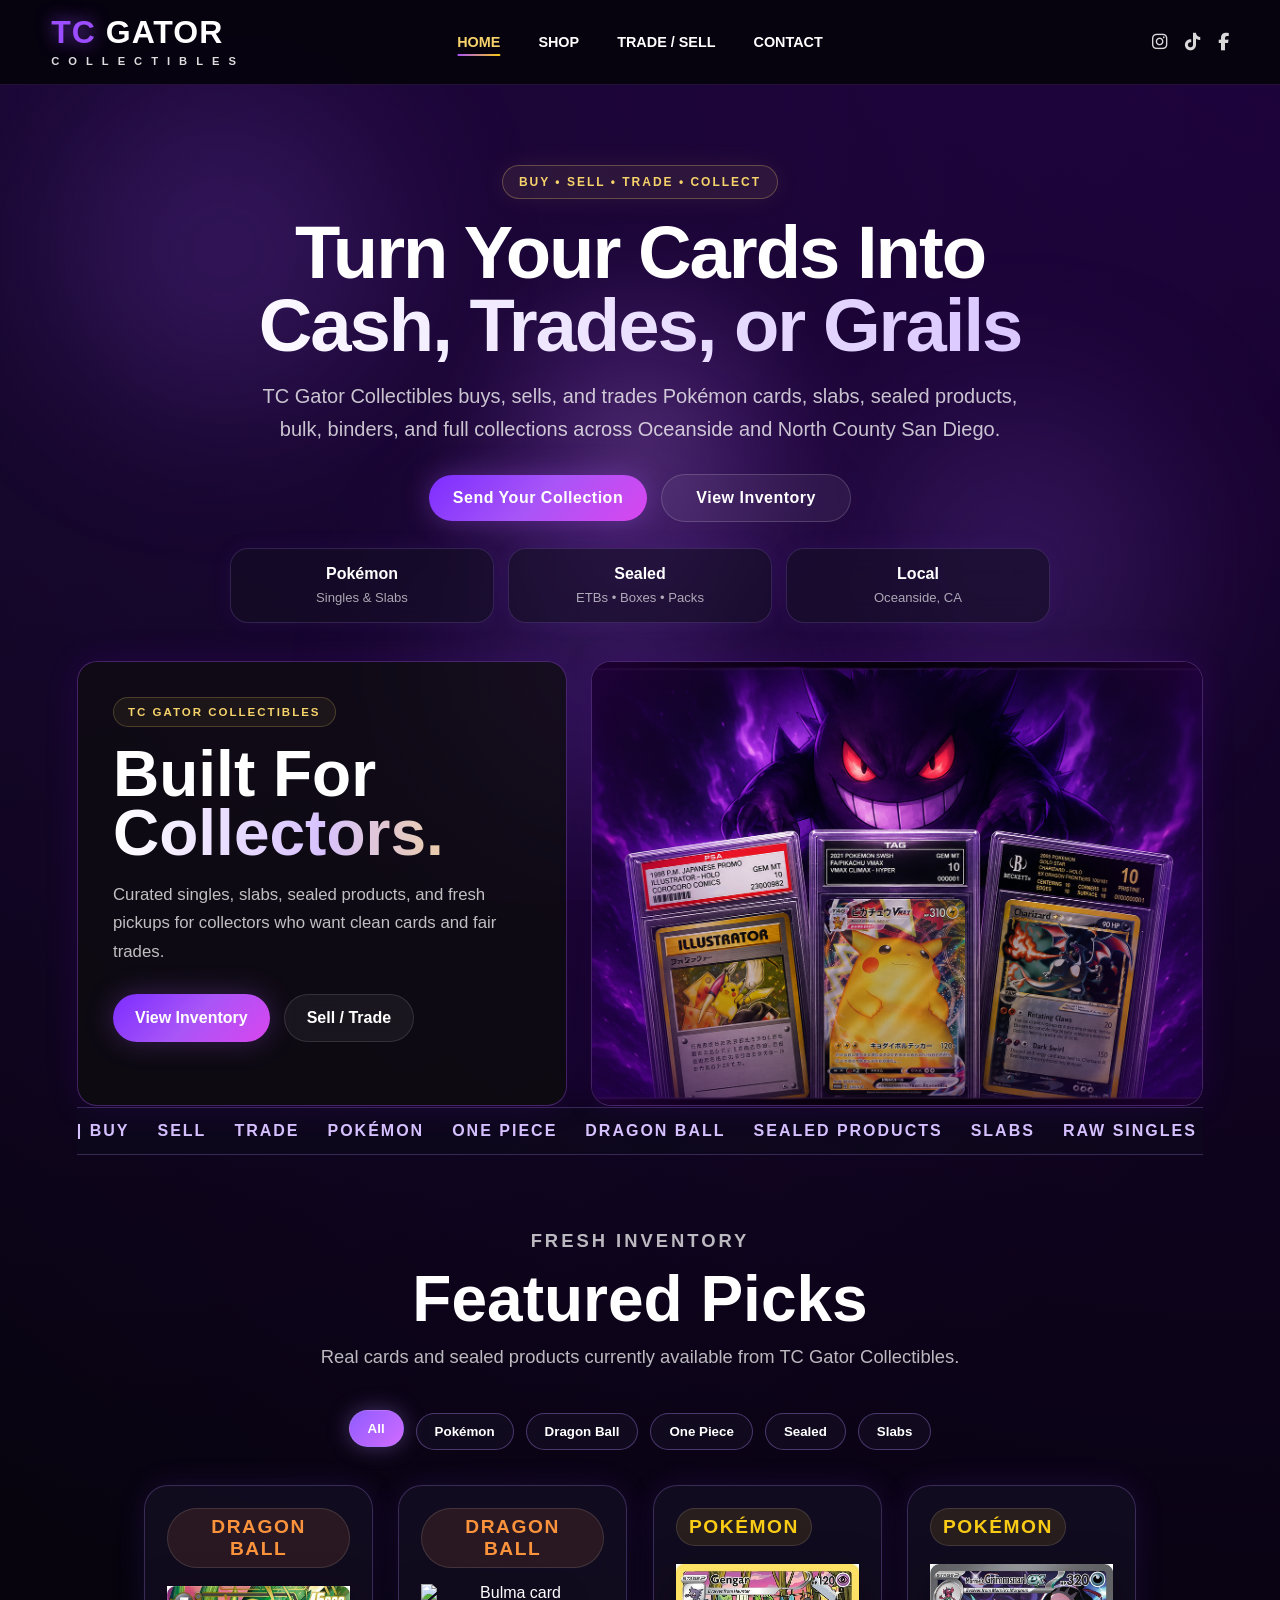
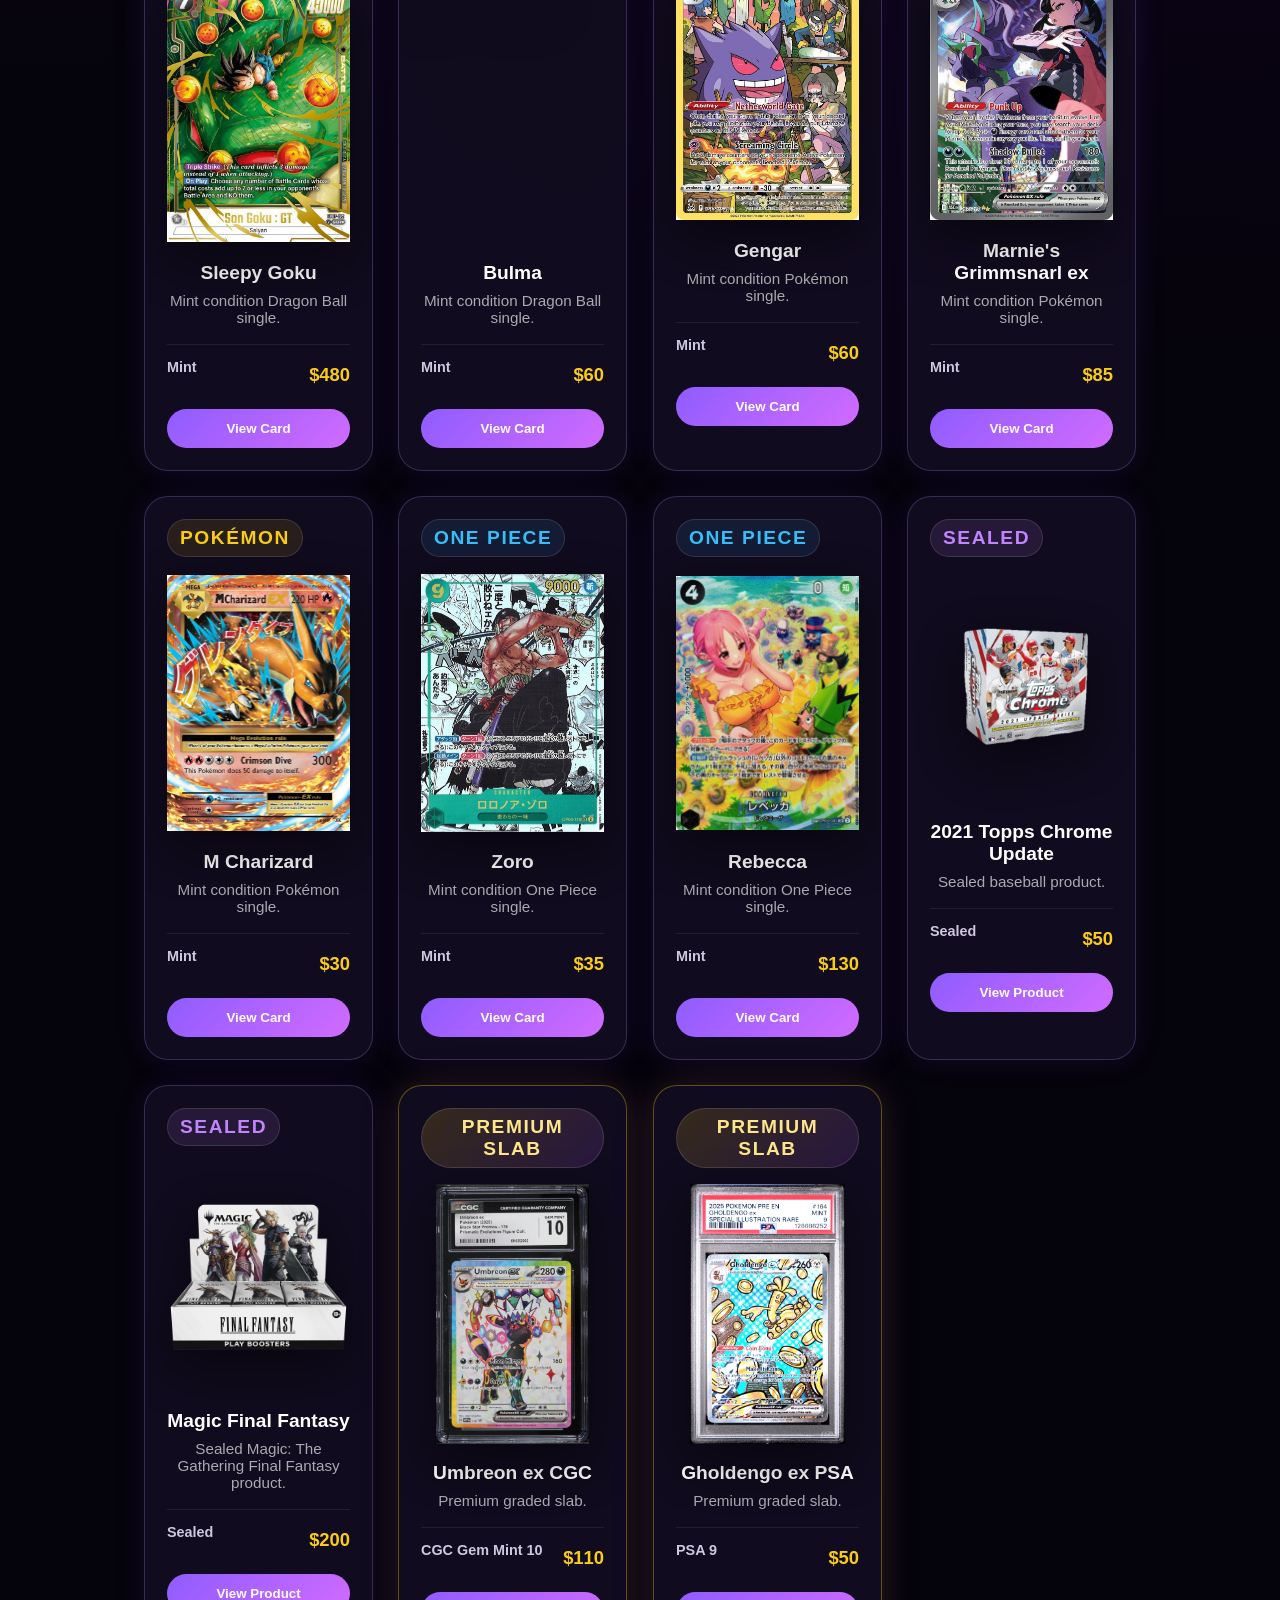
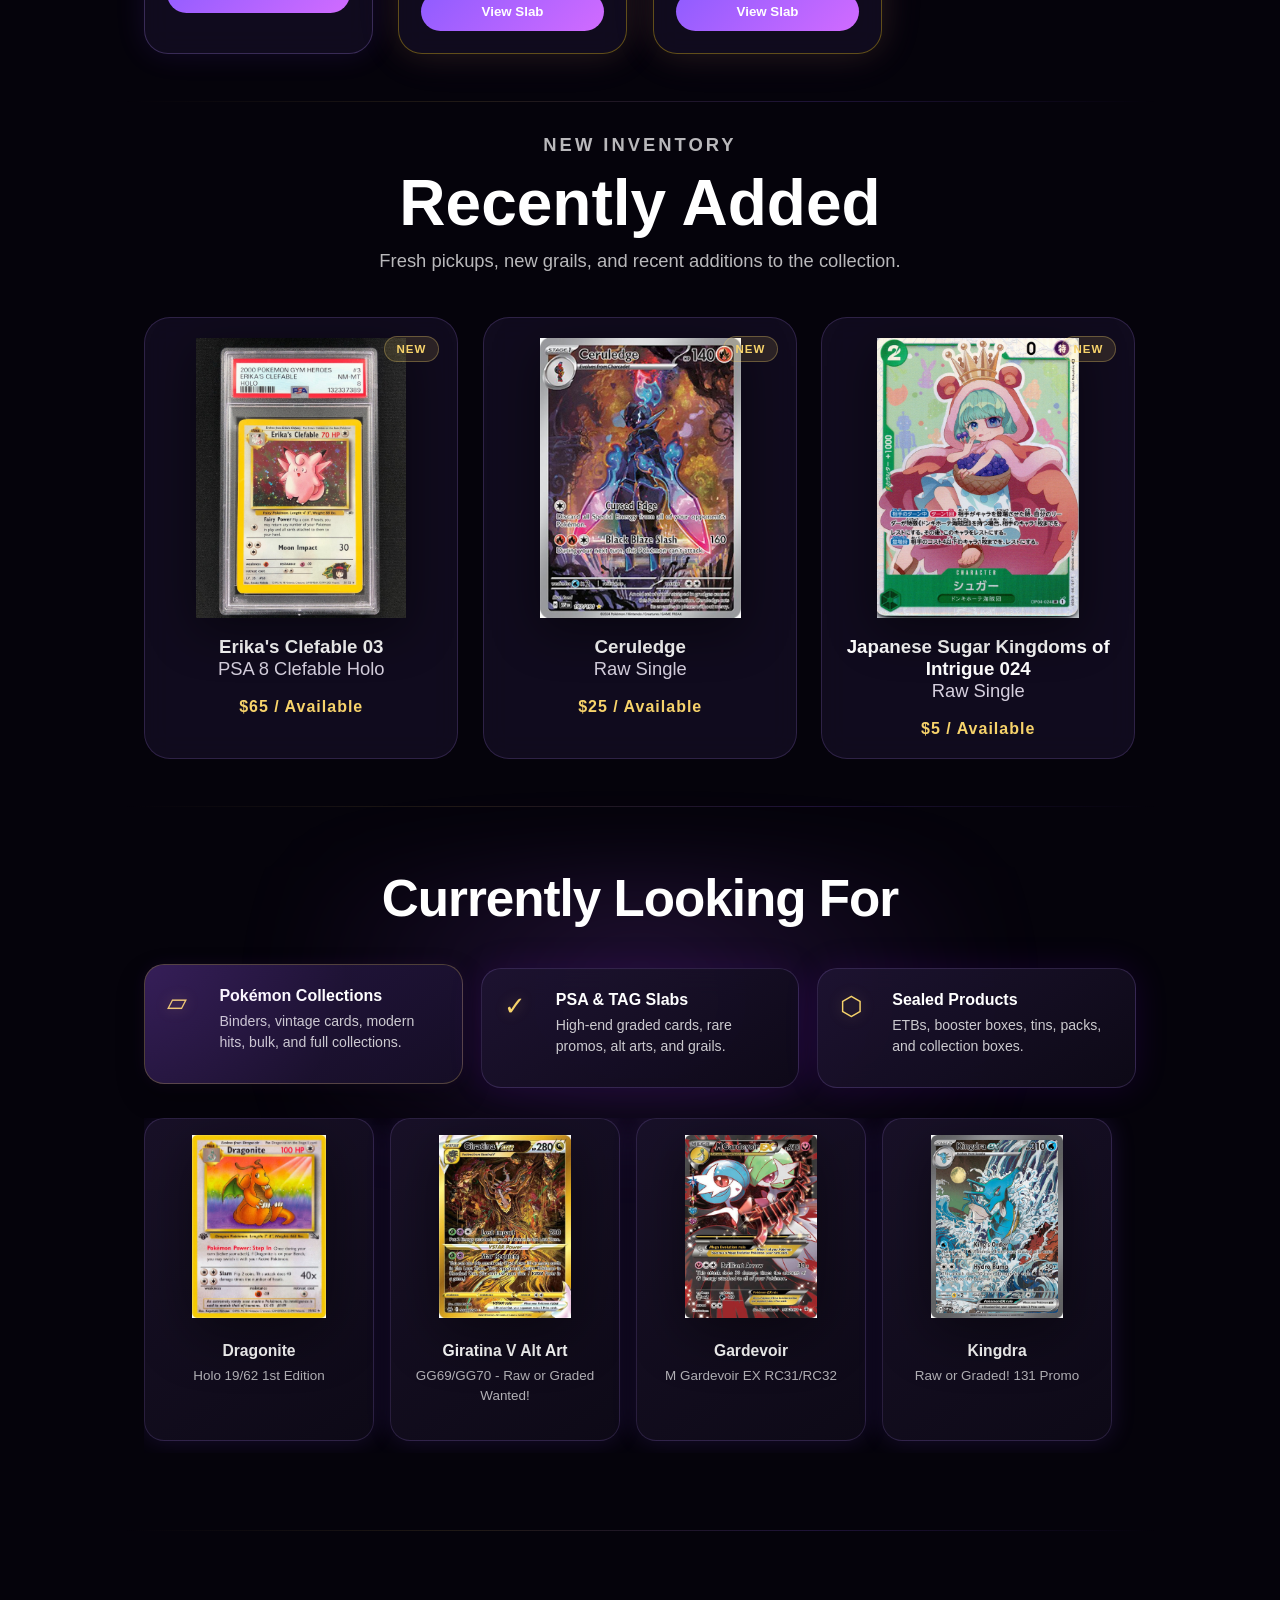
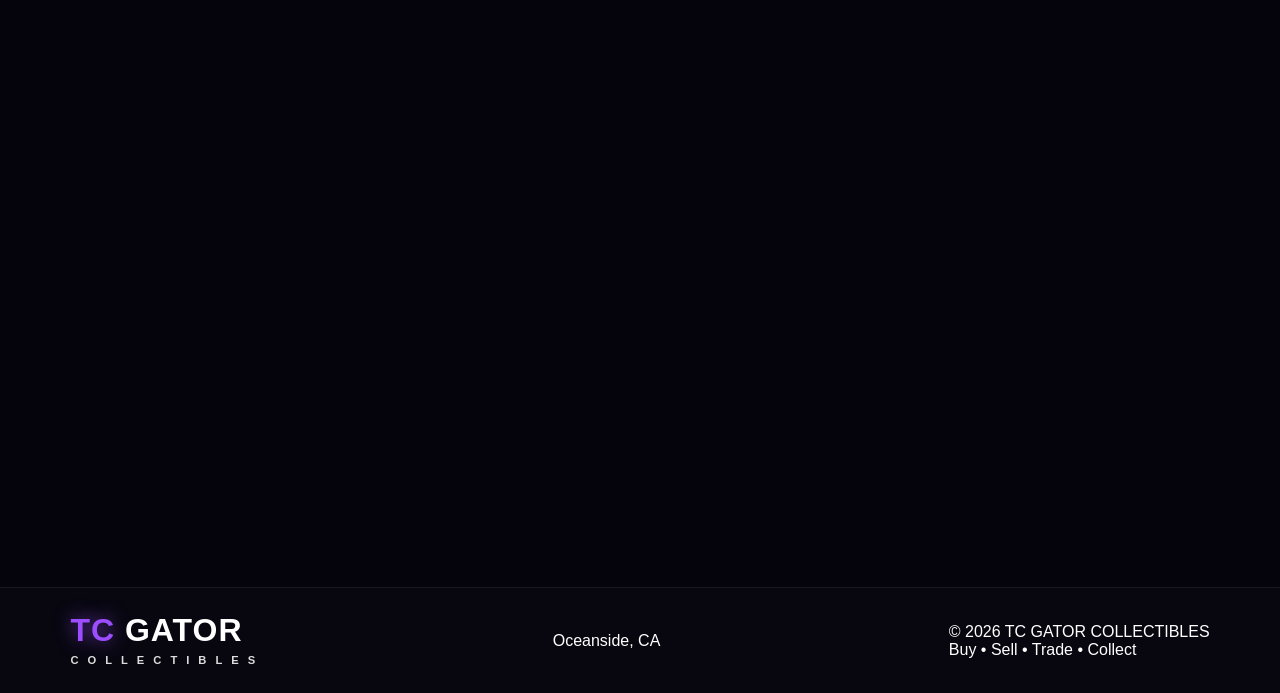
==== commit 09e6b0e5: "Add files via upload" ====
--- a/index.html
+++ b/index.html
@@ -1016,17 +1016,21 @@
   });
 }
 
-    /* LOADER */
-
-    window.addEventListener("load", () => {
-
-      const loader = document.getElementById("loader");
-
-      setTimeout(() => {
-        loader.classList.add("hide-loader");
-      }, 900);
-
-    });
+/* LOADER */
+
+const loader = document.getElementById("loader");
+
+function hideLoader() {
+  if (loader) {
+    loader.classList.add("hide-loader");
+  }
+}
+
+document.addEventListener("DOMContentLoaded", () => {
+  setTimeout(hideLoader, 700);
+});
+
+setTimeout(hideLoader, 1800);
 
 /* STICKY NAV SHADOW */
 
--- a/style.css
+++ b/style.css
@@ -2756,4 +2756,32 @@
 }
 #bulk-binders {
   scroll-margin-top: 75px;
+}
+
+#loader.hide-loader {
+  opacity: 0;
+  visibility: hidden;
+  pointer-events: none;
+}
+
+@media (max-width: 760px) {
+  .wanted-grid {
+    display: grid;
+    grid-template-columns: 1fr;
+    overflow-x: hidden;
+    gap: 22px;
+    padding-bottom: 0;
+  }
+
+  .wanted-card {
+    width: 100%;
+    min-width: 0;
+    max-width: none;
+    flex-shrink: 1;
+    scroll-snap-align: unset;
+  }
+
+  .look-panel {
+    overflow-x: hidden;
+  }
 }
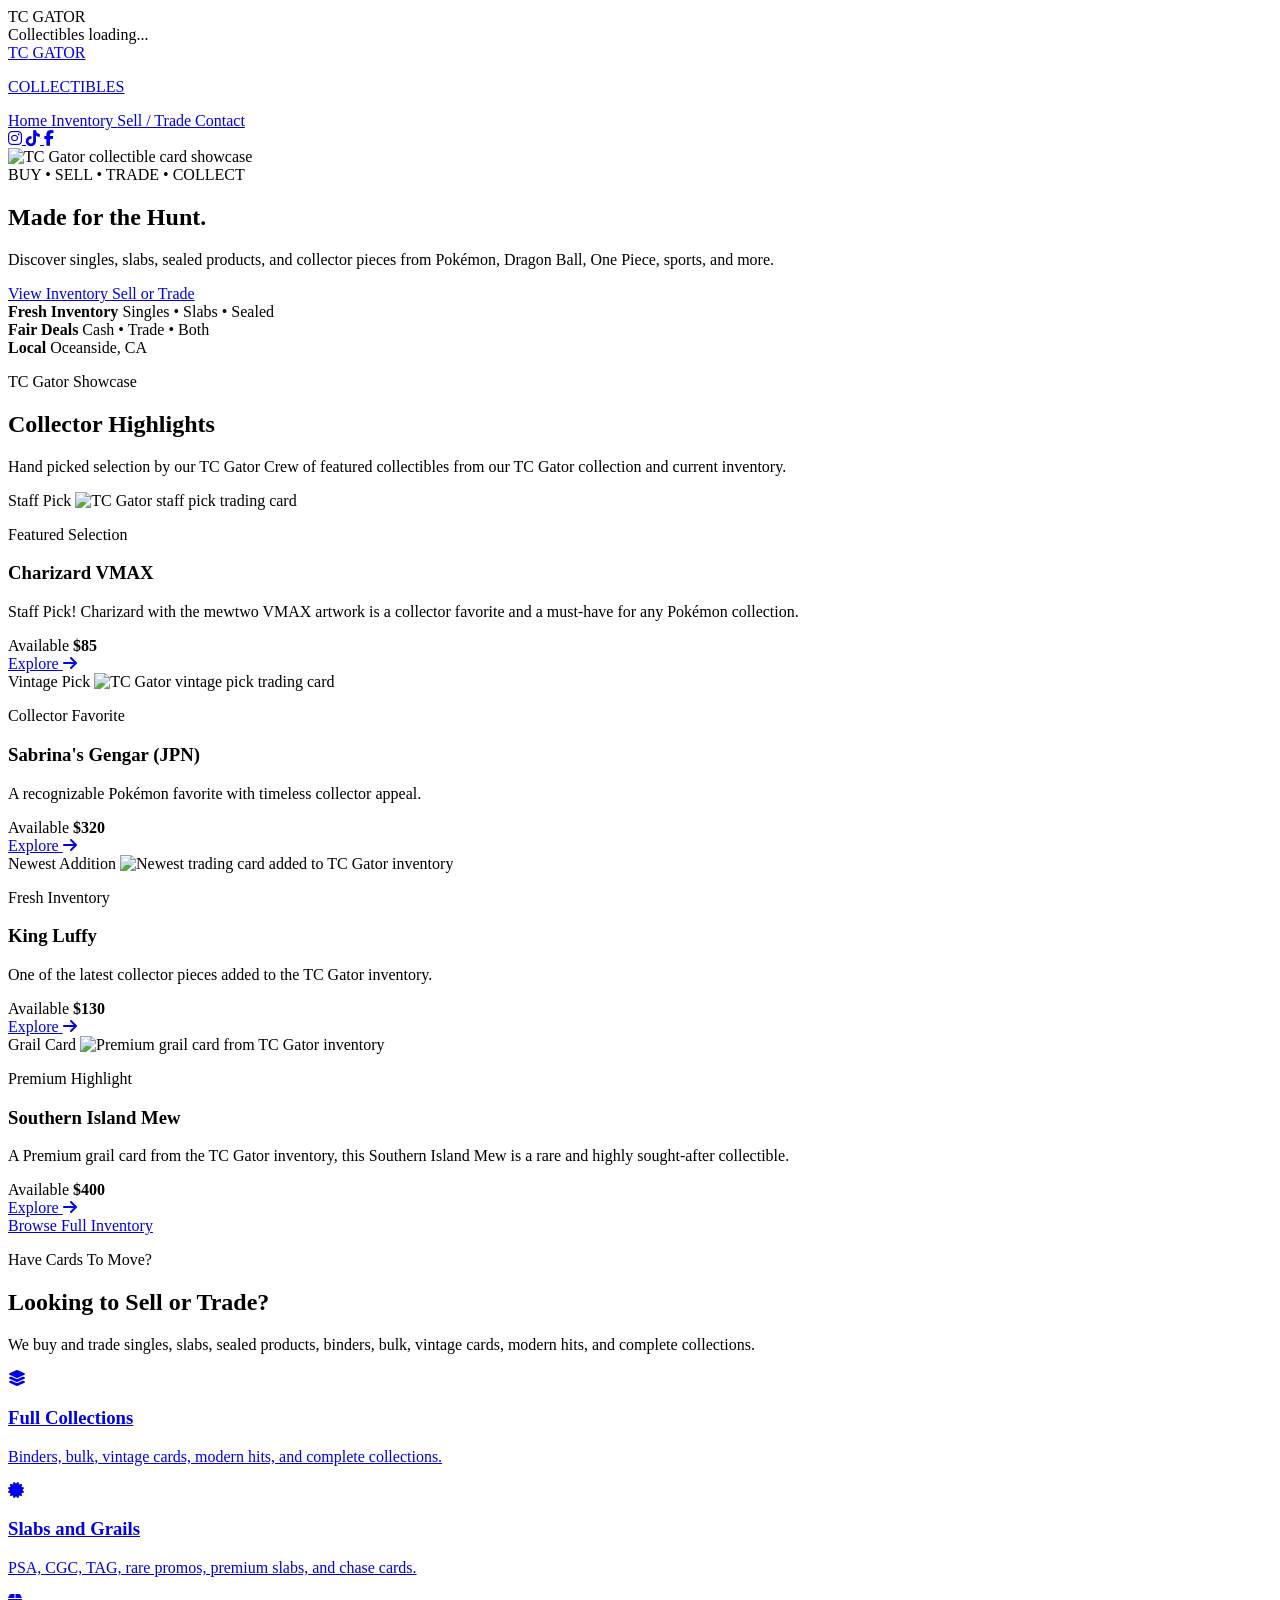
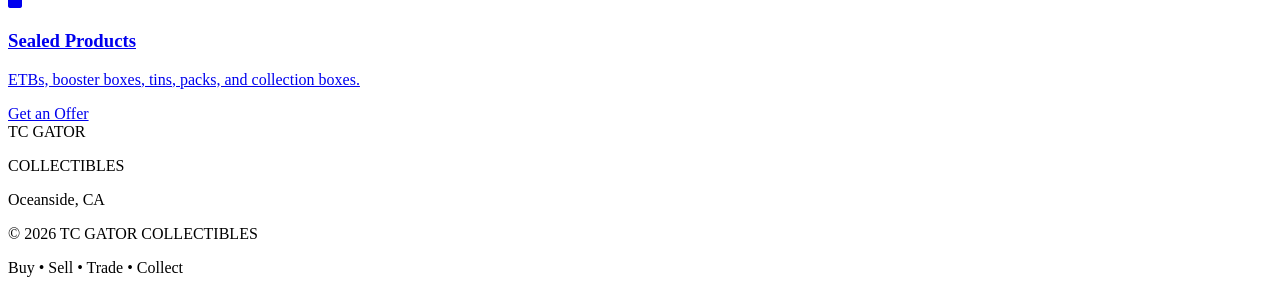
==== commit 20ebf313: "Add files via upload" ====
--- a/index.html
+++ b/index.html
@@ -1,1062 +1,977 @@
 <!DOCTYPE html>
 <html lang="en">
+
 <head>
-  <link rel="icon" type="image/png" href="logo.png">
-<link rel="apple-touch-icon" href="logo.png">
-<meta name="theme-color" content="#12091f">
-  <meta charset="UTF-8" />
-  <meta name="viewport" content="width=device-width, initial-scale=1.0"/>
+
+  <meta charset="UTF-8">
+
+  <meta
+    name="viewport"
+    content="width=device-width, initial-scale=1.0"
+  >
+
+  <meta name="theme-color" content="#12091f">
 
   <title>TC Gator Collectibles</title>
 
   <meta
     name="description"
-    content="TC Gator Collectibles buys, sells, and trades Pokémon cards, slabs, sealed products, and other TCG collections in Oceanside and North County San Diego."
-  />
-
-  <link rel="icon" type="favicon.png" href="favicon.png" />
-  <link rel="stylesheet" href="style.css" />
+    content="TC Gator Collectibles buys, sells, and trades Pokémon, Dragon Ball, One Piece, sports cards, slabs, sealed products, and full collections in Oceanside, California."
+  >
+
+  <link
+    rel="icon"
+    type="image/png"
+    href="images/logo.PNG"
+  >
+
+  <link
+    rel="apple-touch-icon"
+    href="images/logo.PNG"
+  >
+
+<link
+  rel="stylesheet"
+  href="css/style.css"
+>
 
   <link
     rel="stylesheet"
     href="https://cdnjs.cloudflare.com/ajax/libs/font-awesome/6.5.1/css/all.min.css"
-  />
+  >
+
 
   <!-- OPEN GRAPH -->
-  <meta property="og:title" content="TC Gator Collectibles" />
+
+  <meta
+    property="og:title"
+    content="TC Gator Collectibles"
+  >
+
   <meta
     property="og:description"
-    content="Buy, sell, and trade Pokémon cards, slabs, sealed products, and TCG collections."
-  />
-  <meta property="og:image" content="https://tcgator.net/favicon.png" />
-  <meta property="og:url" content="https://tcgator.net" />
-  <meta property="og:type" content="website" />
-
-  <!-- TWITTER -->
-  <meta name="twitter:card" content="summary_large_image" />
-  <meta name="twitter:title" content="TC Gator Collectibles" />
+    content="Buy, sell, and trade trading cards, slabs, sealed products, and collections."
+  >
+
   <meta
-    name="twitter:description"
-    content="Buy, sell, and trade Pokémon cards, slabs, sealed products, and TCG collections."
-  />
-  <meta name="twitter:image" content="https://tcgator.net/favicon.png" />
+    property="og:image"
+    content="https://tcgator.net/images/logo.PNG"
+  >
+
+  <meta
+    property="og:url"
+    content="https://tcgator.net"
+  >
+
+  <meta
+    property="og:type"
+    content="website"
+  >
+
 </head>
 
+
 <body>
 
-  <!-- SCROLL BAR -->
+
+  <!-- SCROLL PROGRESS -->
+
   <div class="scroll-progress"></div>
 
+
   <!-- LOADER -->
+
   <div id="loader">
-    <div class="loader-logo">TC GATOR</div>
-    <div class="loader-subtext">Collectibles loading...</div>
+
+    <div class="loader-logo">
+      TC GATOR
+    </div>
+
+    <div class="loader-subtext">
+      Collectibles loading...
+    </div>
+
   </div>
 
+
   <!-- BACKGROUND -->
+
   <div class="cherry-blossoms">
-    <span></span><span></span><span></span><span></span>
-    <span></span><span></span><span></span><span></span>
-    <span></span><span></span><span></span><span></span>
+
+    <span></span>
+    <span></span>
+    <span></span>
+    <span></span>
+
+    <span></span>
+    <span></span>
+    <span></span>
+    <span></span>
+
+    <span></span>
+    <span></span>
+    <span></span>
+    <span></span>
+
   </div>
 
+
   <div class="background-glow">
-    <span></span>
-    <span></span>
-    <span></span>
+
+    <span></span>
+    <span></span>
+    <span></span>
+
   </div>
 
+
   <!-- NAVBAR -->
+
   <header class="navbar">
-    <a href="#home" class="logo">
+
+    <a
+      href="index.html"
+      class="logo"
+    >
+
       <span>TC</span> GATOR
+
       <p>COLLECTIBLES</p>
+
     </a>
 
+
     <nav class="nav-links">
-      <a href="#home">Home</a>
-      <a href="#shop">Shop</a>
-      <a href="#bulk-binders">Trade / Sell</a>
-      <a href="#contact">Contact</a>
+
+      <a
+        href="index.html"
+        class="active"
+      >
+        Home
+      </a>
+
+      <a href="inventory.html">
+        Inventory
+      </a>
+
+      <a href="sell-trade.html">
+        Sell / Trade
+      </a>
+
+      <a href="contact.html">
+        Contact
+      </a>
+
     </nav>
 
+
     <div class="social-icons">
-      <a href="https://instagram.com/tc.gator" target="_blank">
+
+      <a
+        href="https://instagram.com/tc.gator"
+        target="_blank"
+        rel="noopener noreferrer"
+        aria-label="TC Gator Instagram"
+      >
         <i class="fab fa-instagram"></i>
       </a>
 
-      <a href="https://www.tiktok.com/@tc.gator?_r=1&_t=ZP-96AuevrugjW" target="_blank">
+      <a
+        href="https://www.tiktok.com/@tc.gator"
+        target="_blank"
+        rel="noopener noreferrer"
+        aria-label="TC Gator TikTok"
+      >
         <i class="fab fa-tiktok"></i>
       </a>
 
-      <a href="https://www.facebook.com/people/TC-Gator-Collectibles/61589492067598/?mibextid=wwXIfr" target="_blank">
+      <a
+        href="https://www.facebook.com/people/TC-Gator-Collectibles/61589492067598/"
+        target="_blank"
+        rel="noopener noreferrer"
+        aria-label="TC Gator Facebook"
+      >
         <i class="fab fa-facebook-f"></i>
       </a>
+
     </div>
+
   </header>
 
+
   <main>
 
+
     <!-- HERO -->
-    <section class="hero" id="home">
-
-      <div class="hero-glow"></div>
-
-<div class="hero-badge">
-  BUY • SELL • TRADE • COLLECT
-</div>
-
-<h1>
-  Turn Your Cards Into
-  <span>Cash, Trades, or Grails</span>
-</h1>
-
-<p class="hero-lead">
-  TC Gator Collectibles buys, sells, and trades Pokémon cards,
-  slabs, sealed products, bulk, binders, and full collections
-  across Oceanside and North County San Diego.
-</p>
-
-<div class="hero-actions">
-  <a href="#trade" class="hero-btn primary">Send Your Collection</a>
-  <a href="#shop" class="hero-btn secondary">View Inventory</a>
-</div>
-
-<div class="hero-stats">
-  <div>
-    <strong>Pokémon</strong>
-    <span>Singles & Slabs</span>
+
+<section
+  class="hero image-hero"
+  id="home"
+>
+
+  <div class="image-hero-background">
+
+    <img
+      src="images/hero-banner.png"
+      alt="TC Gator collectible card showcase"
+    >
+
   </div>
 
-  <div>
-    <strong>Sealed</strong>
-    <span>ETBs • Boxes • Packs</span>
+
+  <div class="image-hero-overlay"></div>
+
+
+  <div class="image-hero-content">
+
+    <div class="hero-badge">
+
+      BUY • SELL • TRADE • COLLECT
+
+    </div>
+
+
+    <h1>
+
+      Made for
+
+      <span>
+        the Hunt.
+      </span>
+
+    </h1>
+
+
+    <p class="hero-lead">
+
+      Discover singles, slabs, sealed products, and collector pieces
+      from Pokémon, Dragon Ball, One Piece, sports, and more.
+
+    </p>
+
+
+    <div class="hero-actions">
+
+      <a
+        href="inventory.html"
+        class="hero-btn primary"
+      >
+        View Inventory
+      </a>
+
+      <a
+        href="sell-trade.html"
+        class="hero-btn secondary"
+      >
+        Sell or Trade
+      </a>
+
+    </div>
+
+
+    <div class="hero-stats">
+
+      <div>
+
+        <strong>
+          Fresh Inventory
+        </strong>
+
+        <span>
+          Singles • Slabs • Sealed
+        </span>
+
+      </div>
+
+
+      <div>
+
+        <strong>
+          Fair Deals
+        </strong>
+
+        <span>
+          Cash • Trade • Both
+        </span>
+
+      </div>
+
+
+      <div>
+
+        <strong>
+          Local
+        </strong>
+
+        <span>
+          Oceanside, CA
+        </span>
+
+      </div>
+
+    </div>
+
   </div>
 
-  <div>
-    <strong>Local</strong>
-    <span>Oceanside, CA</span>
+</section>
+
+<!-- COLLECTOR HIGHLIGHTS -->
+
+<section
+  class="collector-highlights reveal"
+  id="featured"
+>
+
+
+  <div class="section-header">
+
+    <p class="eyebrow">
+      TC Gator Showcase
+    </p>
+
+    <h2>
+      Collector Highlights
+    </h2>
+
+    <p>
+    Hand picked selection by our TC Gator Crew of featured collectibles from our
+      TC Gator collection and current inventory.
+    </p>
+
   </div>
-</div>
-
-<div class="hero-grid">
-
-<div class="info-card premium-hero-card simple-hero-card">
-
-  <div class="hero-mini-badge">
-    TC GATOR COLLECTIBLES
+
+
+  <div class="highlights-grid">
+
+
+    <!-- STAFF PICK -->
+
+    <article class="highlight-card reveal">
+
+      <div class="highlight-image">
+
+        <span class="highlight-label">
+          Staff Pick
+        </span>
+
+        <img
+          src="images/featured-1.png"
+          alt="TC Gator staff pick trading card"
+        >
+
+      </div>
+
+
+      <div class="highlight-content">
+
+        <p class="highlight-category">
+          Featured Selection
+        </p>
+
+        <h3>
+          Charizard VMAX
+        </h3>
+
+        <p>
+          Staff Pick! Charizard with the mewtwo VMAX artwork is a collector favorite and a must-have for any Pokémon collection.
+        </p>
+
+
+        <div class="highlight-meta">
+
+          <span>
+            Available
+          </span>
+
+          <strong>
+            $85
+          </strong>
+
+        </div>
+
+
+        <a
+          href="inventory.html"
+          class="highlight-btn"
+        >
+          Explore
+          <i class="fa-solid fa-arrow-right"></i>
+        </a>
+
+      </div>
+
+    </article>
+
+
+
+    <!-- VINTAGE PICK -->
+
+    <article class="highlight-card reveal">
+
+      <div class="highlight-image">
+
+        <span class="highlight-label">
+          Vintage Pick
+        </span>
+
+        <img
+          src="images/featured-2.png"
+          alt="TC Gator vintage pick trading card"
+        >
+
+      </div>
+
+
+      <div class="highlight-content">
+
+        <p class="highlight-category">
+          Collector Favorite
+        </p>
+
+        <h3>
+          Sabrina's Gengar (JPN)
+        </h3>
+
+        <p>
+          A recognizable Pokémon favorite with timeless
+          collector appeal.
+        </p>
+
+
+        <div class="highlight-meta">
+
+          <span>
+            Available
+          </span>
+
+          <strong>
+            $320
+          </strong>
+
+        </div>
+
+
+        <a
+          href="inventory.html"
+          class="highlight-btn"
+        >
+          Explore
+          <i class="fa-solid fa-arrow-right"></i>
+        </a>
+
+      </div>
+
+    </article>
+
+
+
+    <!-- NEWEST ADDITION -->
+
+    <article class="highlight-card reveal">
+
+      <div class="highlight-image">
+
+        <span class="highlight-label">
+          Newest Addition
+        </span>
+
+        <img
+          src="images/featured-3.png"
+          alt="Newest trading card added to TC Gator inventory"
+        >
+
+      </div>
+
+
+      <div class="highlight-content">
+
+        <p class="highlight-category">
+          Fresh Inventory
+        </p>
+
+        <h3>
+          King Luffy
+        </h3>
+
+        <p>
+          One of the latest collector pieces added to
+          the TC Gator inventory.
+        </p>
+
+
+        <div class="highlight-meta">
+
+          <span>
+            Available
+          </span>
+
+          <strong>
+            $130
+          </strong>
+
+        </div>
+
+
+        <a
+          href="inventory.html"
+          class="highlight-btn"
+        >
+          Explore
+          <i class="fa-solid fa-arrow-right"></i>
+        </a>
+
+      </div>
+
+    </article>
+
+
+
+    <!-- GRAIL CARD -->
+
+    <article class="highlight-card grail-highlight reveal">
+
+      <div class="highlight-image">
+
+        <span class="highlight-label">
+          Grail Card
+        </span>
+
+        <img
+          src="images/featured-4.png"
+          alt="Premium grail card from TC Gator inventory"
+        >
+
+      </div>
+
+
+      <div class="highlight-content">
+
+        <p class="highlight-category">
+          Premium Highlight
+        </p>
+
+        <h3>
+          Southern Island Mew
+        </h3>
+
+        <p>
+          A Premium grail card from the TC Gator inventory, this Southern Island Mew is a rare and highly sought-after collectible.
+        </p>
+
+
+        <div class="highlight-meta">
+
+          <span>
+            Available
+          </span>
+
+          <strong>
+            $400
+          </strong>
+
+        </div>
+
+
+        <a
+          href="inventory.html"
+          class="highlight-btn"
+        >
+          Explore
+          <i class="fa-solid fa-arrow-right"></i>
+        </a>
+
+      </div>
+
+    </article>
+
+
   </div>
 
-  <h2>
-    Built For
-    <span>Collectors.</span>
-  </h2>
-
-  <p class="premium-hero-text">
-    Curated singles, slabs, sealed products, and fresh pickups for collectors who want clean cards and fair trades.
-  </p>
-
-  <div class="premium-hero-actions">
-    <a href="#shop" class="premium-hero-btn primary">
-      View Inventory
+
+  <div class="highlights-footer">
+
+    <a
+      href="inventory.html"
+      class="hero-btn primary"
+    >
+      Browse Full Inventory
     </a>
 
-    <a href="#contact" class="premium-hero-btn secondary">
-      Sell / Trade
-    </a>
   </div>
 
-</div>
-
-  <div class="image-card">
-    <img src="slabs.png" alt="TC Gator graded slabs">
-  </div>
-
-</div>
-
-    <!-- TICKER -->
-    <div class="ticker-bar">
-      <div class="ticker-track">
-
-        <span>| BUY</span>
-        <span>SELL</span>
-        <span>TRADE</span>
-        <span>POKÉMON</span>
-        <span>ONE PIECE</span>
-        <span>DRAGON BALL</span>
-        <span>SEALED PRODUCTS</span>
-        <span>SLABS</span>
-        <span>RAW SINGLES</span>
-        <span>SPORTS CARDS</span>
-        <span>FINAL FANTASY</span>
-        <span>YUGIOH</span>
-        <span>BASEBALL</span>
-        <span>FOOTBALL</span>
-        <span>MTG |</span>
-
-      </div>
+
+</section>
+
+
+    <!-- SELL / TRADE -->
+
+    <section
+      class="looking reveal"
+      id="sell-trade-preview"
+    >
+
+
+      <div class="section-header">
+
+        <p class="eyebrow">
+          Have Cards To Move?
+        </p>
+
+        <h2>
+          Looking to Sell or Trade?
+        </h2>
+
+        <p>
+          We buy and trade singles, slabs, sealed products,
+          binders, bulk, vintage cards, modern hits,
+          and complete collections.
+        </p>
+
+      </div>
+
+
+      <div class="looking-grid">
+
+
+        <a
+          href="sell-trade.html"
+          class="small-card category-card"
+        >
+
+          <div class="icon">
+
+            <i class="fa-solid fa-layer-group"></i>
+
+          </div>
+
+          <div>
+
+            <h3>
+              Full Collections
+            </h3>
+
+            <p>
+              Binders, bulk, vintage cards, modern hits,
+              and complete collections.
+            </p>
+
+          </div>
+
+        </a>
+
+
+
+        <a
+          href="sell-trade.html"
+          class="small-card category-card"
+        >
+
+          <div class="icon">
+
+            <i class="fa-solid fa-certificate"></i>
+
+          </div>
+
+          <div>
+
+            <h3>
+              Slabs and Grails
+            </h3>
+
+            <p>
+              PSA, CGC, TAG, rare promos,
+              premium slabs, and chase cards.
+            </p>
+
+          </div>
+
+        </a>
+
+
+
+        <a
+          href="sell-trade.html"
+          class="small-card category-card"
+        >
+
+          <div class="icon">
+
+            <i class="fa-solid fa-box"></i>
+
+          </div>
+
+          <div>
+
+            <h3>
+              Sealed Products
+            </h3>
+
+            <p>
+              ETBs, booster boxes, tins,
+              packs, and collection boxes.
+            </p>
+
+          </div>
+
+        </a>
+
+
+      </div>
+
+
+      <div class="hero-actions">
+
+        <a
+          href="sell-trade.html"
+          class="hero-btn primary"
+        >
+          Get an Offer
+        </a>
+
+      </div>
+
+
+    </section>
+
+
+  </main>
+
+
+
+  <!-- FOOTER -->
+
+  <footer>
+
+
+    <div class="logo footer-logo">
+
+      <span>TC</span> GATOR
+
+      <p>COLLECTIBLES</p>
+
     </div>
 
-<!-- FEATURED INVENTORY -->
-<section class="shop-categories reveal" id="shop">
-
-  <div class="section-header">
-    <p class="eyebrow">Fresh Inventory</p>
-    <h2>Featured Picks</h2>
-    <p>Real cards and sealed products currently available from TC Gator Collectibles.</p>
-  </div>
-
-  <div class="inventory-filters">
-    <button class="filter-btn active" data-filter="all">All</button>
-    <button class="filter-btn" data-filter="pokemon">Pokémon</button>
-    <button class="filter-btn" data-filter="dragonball">Dragon Ball</button>
-    <button class="filter-btn" data-filter="onepiece">One Piece</button>
-    <button class="filter-btn" data-filter="sealed">Sealed</button>
-    <button class="filter-btn" data-filter="slab">Slabs</button>
-  </div>
-
-  <div class="inventory-grid">
-
-    <div class="inventory-card reveal" data-category="dragonball">
-      <span class="tag dragon">Dragon Ball</span>
-      <img src="sleepygoku.png" alt="Sleepy Goku card">
-      <h3>Sleepy Goku</h3>
-      <p>Mint condition Dragon Ball single.</p>
-      <div class="card-meta">
-        <span>Mint</span>
-        <strong>$480</strong>
-      </div>
-      <button>View Card</button>
+
+    <div class="footer-location">
+
+      <p>
+        Oceanside, CA
+      </p>
+
     </div>
 
-    <div class="inventory-card reveal" data-category="dragonball">
-      <span class="tag dragon">Dragon Ball</span>
-      <img src="bulma.png" alt="Bulma card">
-      <h3>Bulma</h3>
-      <p>Mint condition Dragon Ball single.</p>
-      <div class="card-meta">
-        <span>Mint</span>
-        <strong>$60</strong>
-      </div>
-      <button>View Card</button>
+
+    <div class="footer-copy">
+
+      <p>
+        © 2026 TC GATOR COLLECTIBLES
+      </p>
+
+      <p>
+        Buy • Sell • Trade • Collect
+      </p>
+
     </div>
 
-    <div class="inventory-card reveal" data-category="pokemon">
-      <span class="tag pokemon">Pokémon</span>
-      <img src="gangarpic.png" alt="Gengar card">
-      <h3>Gengar</h3>
-      <p>Mint condition Pokémon single.</p>
-      <div class="card-meta">
-        <span>Mint</span>
-        <strong>$60</strong>
-      </div>
-      <button>View Card</button>
-    </div>
-
-    <div class="inventory-card reveal" data-category="pokemon">
-      <span class="tag pokemon">Pokémon</span>
-      <img src="grim.png" alt="Marnie's Grimmsnarl ex card">
-      <h3>Marnie's Grimmsnarl ex</h3>
-      <p>Mint condition Pokémon single.</p>
-      <div class="card-meta">
-        <span>Mint</span>
-        <strong>$85</strong>
-      </div>
-      <button>View Card</button>
-    </div>
-
-    <div class="inventory-card reveal" data-category="pokemon">
-      <span class="tag pokemon">Pokémon</span>
-      <img src="charizard.png" alt="M Charizard card">
-      <h3>M Charizard</h3>
-      <p>Mint condition Pokémon single.</p>
-      <div class="card-meta">
-        <span>Mint</span>
-        <strong>$30</strong>
-      </div>
-      <button>View Card</button>
-    </div>
-
-    <div class="inventory-card reveal" data-category="onepiece">
-      <span class="tag onepiece">One Piece</span>
-      <img src="zoro.png" alt="Zoro card">
-      <h3>Zoro</h3>
-      <p>Mint condition One Piece single.</p>
-      <div class="card-meta">
-        <span>Mint</span>
-        <strong>$35</strong>
-      </div>
-      <button>View Card</button>
-    </div>
-
-    <div class="inventory-card reveal" data-category="onepiece">
-      <span class="tag onepiece">One Piece</span>
-      <img src="girlop.png" alt="Rebecca card">
-      <h3>Rebecca</h3>
-      <p>Mint condition One Piece single.</p>
-      <div class="card-meta">
-        <span>Mint</span>
-        <strong>$130</strong>
-      </div>
-      <button>View Card</button>
-    </div>
-
-    <div class="inventory-card reveal sealed-card" data-category="sealed">
-      <span class="tag sealed">Sealed</span>
-      <img src="baseball.png" alt="Sealed 2021 Topps Chrome Update">
-      <h3>2021 Topps Chrome Update</h3>
-      <p>Sealed baseball product.</p>
-      <div class="card-meta">
-        <span>Sealed</span>
-        <strong>$50</strong>
-      </div>
-      <button>View Product</button>
-    </div>
-
-    <div class="inventory-card reveal sealed-card" data-category="sealed">
-      <span class="tag sealed">Sealed</span>
-      <img src="magic.png" alt="Sealed Magic Final Fantasy">
-      <h3>Magic Final Fantasy</h3>
-      <p>Sealed Magic: The Gathering Final Fantasy product.</p>
-      <div class="card-meta">
-        <span>Sealed</span>
-        <strong>$200</strong>
-      </div>
-      <button>View Product</button>
-    </div>
-
-    <div class="inventory-card reveal premium-card" data-category="slab">
-      <span class="tag slab">Premium Slab</span>
-      <img src="premiumslab1.png" alt="Umbreon ex CGC Gem Mint 10 slab">
-      <h3>Umbreon ex CGC</h3>
-      <p>Premium graded slab.</p>
-      <div class="card-meta">
-        <span>CGC Gem Mint 10</span>
-        <strong>$110</strong>
-      </div>
-      <button>View Slab</button>
-    </div>
-
-    <div class="inventory-card reveal premium-card" data-category="slab">
-      <span class="tag slab">Premium Slab</span>
-      <img src="premslab2.png" alt="Gholdengo ex PSA 9 slab">
-      <h3>Gholdengo ex PSA</h3>
-      <p>Premium graded slab.</p>
-      <div class="card-meta">
-        <span>PSA 9</span>
-        <strong>$50</strong>
-      </div>
-      <button>View Slab</button>
-    </div>
-
-  </div>
-</section>
-
-<!-- RECENTLY ADDED -->
-<section class="recent-section reveal">
-
-  <div class="section-header">
-    <p class="eyebrow">New Inventory</p>
-    <h2>Recently Added</h2>
-    <p>Fresh pickups, new grails, and recent additions to the collection.</p>
-  </div>
-
-<div class="recent-grid">
-
-  <div class="recent-card">
-    <div class="recent-badge">NEW</div>
-
-    <img
-  src="newpick1.png"
-  alt="Erika's Clefable 03"
-  class="popup-card"
-  data-image="newpick1.png"
-  data-title="Erika's Clefable 03"
-  data-text=""
->
-
-    <div class="recent-info">
-      <h3>Erika's Clefable 03</h3>
-      <p>PSA 8 Clefable Holo</p>
-      <span>$65 / Available</span>
-    </div>
-  </div>
-
-  <div class="recent-card">
-    <div class="recent-badge">NEW</div>
-
-   <img
-  src="newpick2.png"
-  alt="Ceruledge"
-  class="popup-card"
-  data-image="newpick2.png"
-  data-title="Ceruledge"
-  data-text=""
->
-
-    <div class="recent-info">
-      <h3>Ceruledge</h3>
-      <p>Raw Single</p>
-      <span>$25 / Available</span>
-    </div>
-  </div>
-
-  <div class="recent-card">
-    <div class="recent-badge">NEW</div>
-
-    <img
-  src="newpick3.png"
-  alt="Japanese Sugar Kingdoms of Intrigue 024"
-  class="popup-card"
-  data-image="newpick3.png"
-  data-title="Japanese Sugar Kingdoms of Intrigue 024"
-  data-text=""
->
-
-    <div class="recent-info">
-      <h3>Japanese Sugar Kingdoms of Intrigue 024</h3>
-      <p>Raw Single</p>
-      <span>$5 / Available</span>
-    </div>
-  </div>
-
-</div>
-
-</section>
-
-    <!-- CURRENTLY LOOKING FOR -->
-    <section class="looking reveal" id="bulk-binders">
-
-      <h2>Currently Looking For</h2>
-
-      <div class="looking-grid">
-
-        <button class="small-card look-tab active" data-look="pokemon">
-          <div class="icon">▱</div>
-
-          <div>
-            <h3>Pokémon Collections</h3>
-            <p>
-              Binders, vintage cards,
-              modern hits, bulk, and full collections.
-            </p>
-          </div>
-        </button>
-
-        <button class="small-card look-tab" data-look="slabs">
-          <div class="icon">✓</div>
-
-          <div>
-            <h3>PSA & TAG Slabs</h3>
-            <p>
-              High-end graded cards,
-              rare promos, alt arts, and grails.
-            </p>
-          </div>
-        </button>
-
-        <button class="small-card look-tab" data-look="sealed">
-          <div class="icon">⬡</div>
-
-          <div>
-            <h3>Sealed Products</h3>
-            <p>
-              ETBs, booster boxes,
-              tins, packs, and collection boxes.
-            </p>
-          </div>
-        </button>
-
-      </div>
-
-      <!-- PANELS -->
-      <div class="look-panels">
-
-        <!-- POKEMON -->
-        <div class="look-panel active" data-panel="pokemon">
-
-          <div class="wanted-grid">
-
-            <div class="wanted-card">
-              <img
-                src="dragonite.png"
-                alt="Dragonite"
-                class="popup-card"
-                data-image="dragonite.png"
-                data-title="Dragonite"
-                data-text="Holo 19/62 1st Edition"
-              >
-
-              <h3>Dragonite</h3>
-              <p>Holo 19/62 1st Edition</p>
-            </div>
-
-            <div class="wanted-card">
-              <img
-                src="giratina.png"
-                alt="Giratina"
-                class="popup-card"
-                data-image="giratina.png"
-                data-title="Giratina V Alt Art"
-                data-text="GG69/GG70 - Raw or Graded Wanted!"
-              >
-
-              <h3>Giratina V Alt Art</h3>
-              <p>GG69/GG70 - Raw or Graded Wanted!</p>
-            </div>
-
-            <div class="wanted-card">
-              <img
-                src="gardevoir.png"
-                alt="Gardevoir"
-                class="popup-card"
-                data-image="gardevoir.png"
-                data-title="Gardevoir"
-                data-text="M Gardevoir EX RC31/RC32!"
-              >
-
-              <h3>Gardevoir</h3>
-              <p>M Gardevoir EX RC31/RC32</p>
-            </div>
-
-            <div class="wanted-card">
-              <img
-                src="kingdra.png"
-                alt="Kingdra"
-                class="popup-card"
-                data-image="kingdra.png"
-                data-title="Kingdra"
-                data-text="Raw or Graded! 131 Promo"
-              >
-
-              <h3>Kingdra</h3>
-              <p>Raw or Graded! 131 Promo</p>
-            </div>
-
-          </div>
-        </div>
-
-        <!-- SLABS -->
-        <div class="look-panel" data-panel="slabs">
-
-          <div class="wanted-grid">
-
-            <div class="wanted-card">
-              <img
-                src="pope.png"
-                alt="PSA Slabs"
-                class="popup-card"
-                data-image="pope.png"
-                data-title="PSA Slabs"
-                data-text="Clean 9s, 10s, promos, and chase slabs."
-              >
-
-              <h3>PSA Slabs</h3>
-              <p>Clean 9s, 10s, promos, and chase slabs.</p>
-            </div>
-
-            <div class="wanted-card">
-              <img
-                src="tag.png"
-                alt="TAG Slabs"
-                class="popup-card"
-                data-image="tag.png"
-                data-title="TAG Slabs"
-                data-text="Clean TAG graded cards and modern grails."
-              >
-
-              <h3>TAG Slabs</h3>
-              <p>Clean TAG graded cards and modern grails.</p>
-            </div>
-
-          </div>
-        </div>
-
-      </div>
-    </section>
-
-    <!-- CONTACT -->
-    <section class="contact-section reveal" id="contact">
-
-      <h2>Send Your Collection</h2>
-
-      <p>
-        Fill this out so we can review what you have.
-      </p>
-
-      <form
-        class="trade-form"
-        id="trade-form"
-        action="https://formspree.io/f/xaqvlbdv"
-        method="POST"
-      >
-
-        <input type="text" name="name" placeholder="Your name" required>
-
-        <input type="email" name="email" placeholder="Your email" required>
-
-        <input type="text" name="collection" placeholder="What do you have?">
-
-        <textarea
-          name="details"
-          placeholder="Tell us about the cards, condition, quantity, and value."
-        ></textarea>
-
-        <button type="submit">Send Details</button>
-
-      </form>
-    </section>
-
-  </main>
-
-  <!-- FOOTER -->
-  <footer>
-
-    <div class="logo footer-logo">
-      <span>TC</span> GATOR
-      <p>COLLECTIBLES</p>
-    </div>
-
-    <div>
-      <p>Oceanside, CA</p>
-    </div>
-
-    <div>
-      <p>© 2026 TC GATOR COLLECTIBLES</p>
-      <p>Buy • Sell • Trade • Collect</p>
-    </div>
 
   </footer>
 
-  <!-- POPUP -->
-<div class="card-popup" id="cardPopup">
-
-  <div class="popup-overlay"></div>
-
-  <button class="popup-nav prev-popup">❮</button>
-  <button class="popup-nav next-popup">❯</button>
-
-  <div class="popup-content">
-
-    <button class="popup-close" id="popupClose">✕</button>
-
-    <img src="" alt="" id="popupImage">
-
-    <div class="popup-info">
-
-        <h2 id="popupTitle"></h2>
-
-        <p id="popupText"></p>
-        <div class="popup-counter" id="popupCounter"></div>
-
-      </div>
-
-    </div>
-
-  </div>
+
 
   <!-- CURSOR -->
+
   <div class="cursor-glow"></div>
 
+
+
   <!-- CLICK SOUND -->
-  <audio id="clickSound" src="click.mp3" preload="auto"></audio>
+
+  <audio
+    id="clickSound"
+    src="images/click.mp3"
+    preload="auto"
+  ></audio>
+
+
 
   <!-- SCRIPT -->
+
   <script>
 
+
     /* REVEAL */
 
-    const revealElements = document.querySelectorAll(".reveal");
+    const revealElements =
+      document.querySelectorAll(".reveal");
+
 
     function revealOnScroll() {
 
       revealElements.forEach((element) => {
 
-        const rect = element.getBoundingClientRect();
-
-        if (rect.top < window.innerHeight - 120) {
+        const rect =
+          element.getBoundingClientRect();
+
+        if (
+          rect.top <
+          window.innerHeight - 120
+        ) {
+
           element.classList.add("active");
+
         }
 
       });
 
     }
 
-    window.addEventListener("scroll", revealOnScroll);
+
+    window.addEventListener(
+      "scroll",
+      revealOnScroll
+    );
+
 
     revealOnScroll();
 
- /* FILTERS */
-
-const filterButtons = document.querySelectorAll(".filter-btn");
-const inventoryCards = document.querySelectorAll(".inventory-card");
-
-inventoryCards.forEach((card) => {
-  card.classList.add("is-visible");
-});
-
-filterButtons.forEach((button) => {
-
-  button.addEventListener("click", () => {
-
-    filterButtons.forEach((btn) =>
-      btn.classList.remove("active")
+
+
+    /* SCROLL PROGRESS */
+
+    const scrollProgress =
+      document.querySelector(".scroll-progress");
+
+
+    window.addEventListener("scroll", () => {
+
+      const scrollTop =
+        document.documentElement.scrollTop;
+
+      const scrollHeight =
+        document.documentElement.scrollHeight -
+        document.documentElement.clientHeight;
+
+      const scrollPercent =
+        scrollHeight > 0
+          ? (scrollTop / scrollHeight) * 100
+          : 0;
+
+      if (scrollProgress) {
+
+        scrollProgress.style.width =
+          `${scrollPercent}%`;
+
+      }
+
+    });
+
+
+
+    /* CLICK SOUND */
+
+    const clickSound =
+      document.getElementById("clickSound");
+
+
+    const isMobileDevice =
+      window
+        .matchMedia("(max-width: 768px)")
+        .matches;
+
+
+    if (!isMobileDevice && clickSound) {
+
+      document.addEventListener("click", () => {
+
+        clickSound.currentTime = 0;
+
+        clickSound.volume = 0.12;
+
+        clickSound
+          .play()
+          .catch(() => {});
+
+      });
+
+    }
+
+
+
+    /* LOADER */
+
+    const loader =
+      document.getElementById("loader");
+
+
+    function hideLoader() {
+
+      if (loader) {
+
+        loader.classList.add(
+          "hide-loader"
+        );
+
+      }
+
+    }
+
+
+    document.addEventListener(
+      "DOMContentLoaded",
+      () => {
+
+        setTimeout(
+          hideLoader,
+          700
+        );
+
+      }
     );
 
-    button.classList.add("active");
-
-    const filter = button.dataset.filter;
-
-    inventoryCards.forEach((card) => {
-
-      const category = card.dataset.category;
-
-      if (filter === "all" || filter === category) {
-        card.style.display = "block";
-
-        setTimeout(() => {
-          card.classList.remove("is-hidden");
-          card.classList.add("is-visible");
-        }, 20);
+
+    setTimeout(
+      hideLoader,
+      1800
+    );
+
+
+    window.addEventListener(
+      "load",
+      hideLoader
+    );
+
+
+
+    /* NAVBAR SHADOW */
+
+    const navbar =
+      document.querySelector(".navbar");
+
+
+    window.addEventListener("scroll", () => {
+
+      if (!navbar) return;
+
+      if (window.scrollY > 20) {
+
+        navbar.classList.add(
+          "scrolled"
+        );
 
       } else {
-        card.classList.remove("is-visible");
-        card.classList.add("is-hidden");
-
-        setTimeout(() => {
-          card.style.display = "none";
-        }, 300);
+
+        navbar.classList.remove(
+          "scrolled"
+        );
+
       }
 
     });
 
-  });
-
-});
-
-    /* LOOK TABS */
-
-    const lookTabs = document.querySelectorAll(".look-tab");
-    const lookPanels = document.querySelectorAll(".look-panel");
-
-    lookTabs.forEach((tab) => {
-
-      tab.addEventListener("click", () => {
-
-        const selected = tab.dataset.look;
-
-        lookTabs.forEach((item) =>
-          item.classList.remove("active")
-        );
-
-        lookPanels.forEach((panel) =>
-          panel.classList.remove("active")
-        );
-
-        tab.classList.add("active");
-
-        document
-          .querySelector(`[data-panel="${selected}"]`)
-          .classList.add("active");
-
-      });
-
-    });
-
-    /* POPUP */
-
-    const popup = document.getElementById("cardPopup");
-    const popupImage = document.getElementById("popupImage");
-    const popupTitle = document.getElementById("popupTitle");
-    const popupText = document.getElementById("popupText");
-    const popupClose = document.getElementById("popupClose");
-    const popupCounter = document.getElementById("popupCounter");
-
-    const popupCards = document.querySelectorAll(".popup-card");
-const inventoryCardsClickable = document.querySelectorAll(".inventory-card");
-
-inventoryCardsClickable.forEach((card) => {
-
-  card.addEventListener("click", () => {
-
-    const cardImage = card.querySelector("img").src;
-    const cardTitle = card.querySelector("h3").textContent;
-    const cardText = card.querySelector("p").textContent;
-
-    popupImage.src = cardImage;
-    popupTitle.textContent = cardTitle;
-    popupText.textContent = cardText;
-
-    currentPopupIndex = Array.from(allPopupCards).indexOf(card);
-
-    updatePopup(card);
-    popup.classList.add("active");
-
-  });
-
-});
-
-popupCards.forEach((card) => {
-
-  card.addEventListener("click", () => {
-
-    popupImage.src = card.dataset.image;
-    popupTitle.textContent = card.dataset.title;
-    popupText.textContent = card.dataset.text;
-
-    currentPopupIndex = Array.from(allPopupCards).indexOf(card);
-
-    updatePopup(card);
-    popup.classList.add("active");
-
-  });
-
-});
-
-    popupClose.addEventListener("click", () => {
-      popup.classList.remove("active");
-    });
-
-const popupOverlay = document.querySelector(".popup-overlay");
-
-popupOverlay.addEventListener("click", () => {
-  popup.classList.remove("active");
-});
-
-    let currentPopupIndex = 0;
-
-const allPopupCards = document.querySelectorAll(
-  ".popup-card, .inventory-card"
-);
-
-const nextPopupBtn = document.querySelector(".next-popup");
-const prevPopupBtn = document.querySelector(".prev-popup");
-
-function updatePopup(card) {
-
-  popupImage.classList.add("popup-changing");
-  popupTitle.classList.add("popup-changing");
-  popupText.classList.add("popup-changing");
-
-  setTimeout(() => {
-
-    let image;
-    let title;
-    let text;
-
-    if (card.classList.contains("inventory-card")) {
-      image = card.querySelector("img").src;
-      title = card.querySelector("h3").textContent;
-      text = card.querySelector("p").textContent;
-    } else {
-      image = card.dataset.image;
-      title = card.dataset.title;
-      text = card.dataset.text;
-    }
-
-    popupImage.src = image;
-    popupTitle.textContent = title;
-    popupText.textContent = text;
-
-    popupCounter.textContent =
-      `${currentPopupIndex + 1} / ${allPopupCards.length}`;
-
-    popupImage.classList.remove("popup-changing");
-    popupTitle.classList.remove("popup-changing");
-    popupText.classList.remove("popup-changing");
-
-  }, 140);
-
-}
-
-nextPopupBtn.addEventListener("click", () => {
-
-  currentPopupIndex++;
-
-  if (currentPopupIndex >= allPopupCards.length) {
-    currentPopupIndex = 0;
-  }
-
-  updatePopup(allPopupCards[currentPopupIndex]);
-
-});
-
-prevPopupBtn.addEventListener("click", () => {
-
-  currentPopupIndex--;
-
-  if (currentPopupIndex < 0) {
-    currentPopupIndex = allPopupCards.length - 1;
-  }
-
-  updatePopup(allPopupCards[currentPopupIndex]);
-
-});
-
-    /* KEYBOARD POPUP CONTROLS */
-
-    document.addEventListener("keydown", (e) => {
-
-      if (!popup.classList.contains("active")) return;
-
-      if (e.key === "ArrowRight") {
-        nextPopupBtn.click();
-      }
-
-      if (e.key === "ArrowLeft") {
-        prevPopupBtn.click();
-      }
-
-      if (e.key === "Escape") {
-        popup.classList.remove("active");
-      }
-
-    });
-
-/* MOBILE SWIPE POPUP */
-
-let touchStartX = 0;
-let touchEndX = 0;
-
-popup.addEventListener("touchstart", (e) => {
-  touchStartX = e.changedTouches[0].screenX;
-}, { passive: true });
-
-popup.addEventListener("touchmove", (e) => {
-  if (popup.classList.contains("active")) {
-    e.preventDefault();
-  }
-}, { passive: false });
-
-popup.addEventListener("touchend", (e) => {
-  touchEndX = e.changedTouches[0].screenX;
-  handleSwipe();
-}, { passive: true });
-
-function handleSwipe() {
-  const swipeDistance = touchEndX - touchStartX;
-
-  if (Math.abs(swipeDistance) < 50) return;
-
-  if (swipeDistance < 0) {
-    nextPopupBtn.click();
-  } else {
-    prevPopupBtn.click();
-  }
-}
-
-/* ACTIVE NAV HIGHLIGHT ON SCROLL */
-
-const sections = document.querySelectorAll("section[id]");
-const navLinks = document.querySelectorAll(".nav-links a");
-
-window.addEventListener("scroll", () => {
-  let currentSection = "";
-
-  sections.forEach((section) => {
-    const sectionTop = section.offsetTop - 180;
-    const sectionHeight = section.offsetHeight;
-
-    if (
-      window.scrollY >= sectionTop &&
-      window.scrollY < sectionTop + sectionHeight
-    ) {
-      currentSection = section.getAttribute("id");
-    }
-  });
-
-  navLinks.forEach((link) => {
-    link.classList.remove("active");
-
-    if (link.getAttribute("href") === `#${currentSection}`) {
-      link.classList.add("active");
-    }
-  });
-});
-
-/* PREMIUM SLAB SHOWCASE */
-
-const slabs = [
-  {
-    image: "umbreon.png",
-    title: "Umbreon Premium Slab",
-    text: "Centerpiece grail card for serious collectors.",
-    price: "$5,000"
-  },
-  {
-    image: "giratina.png",
-    title: "Giratina V Alt Art",
-    text: "Modern chase card with premium display appeal.",
-    price: "Market Price"
-  },
-  {
-    image: "gardevoir.png",
-    title: "Gardevoir Premium Hit",
-    text: "Clean artwork, strong collector demand, and display-ready.",
-    price: "Available"
-  },
-  {
-    image: "dragonite.png",
-    title: "Dragonite Grail",
-    text: "Fan-favorite card with high-end collector energy.",
-    price: "Trade / Sell"
-  }
-];
-
- /* CLICK SOUND */
-
-const clickSound = document.getElementById("clickSound");
-const isMobileDevice = window.matchMedia("(max-width: 768px)").matches;
-
-if (!isMobileDevice) {
-  document.addEventListener("click", () => {
-    clickSound.currentTime = 0;
-    clickSound.volume = 0.12;
-    clickSound.play();
-  });
-}
-
-/* LOADER */
-
-const loader = document.getElementById("loader");
-
-function hideLoader() {
-  if (loader) {
-    loader.classList.add("hide-loader");
-  }
-}
-
-document.addEventListener("DOMContentLoaded", () => {
-  setTimeout(hideLoader, 700);
-});
-
-setTimeout(hideLoader, 1800);
-
-/* STICKY NAV SHADOW */
-
-const navbar = document.querySelector(".navbar");
-
-window.addEventListener("scroll", () => {
-
-  if (window.scrollY > 20) {
-    navbar.classList.add("scrolled");
-  } else {
-    navbar.classList.remove("scrolled");
-  }
-
-});
-
-/* EMERGENCY LOADER FALLBACK */
-
-window.addEventListener("load", () => {
-  const loader = document.getElementById("loader");
-
-  if (loader) {
-    loader.classList.add("hide-loader");
-  }
-});
 
   </script>
 
+
 </body>
+
 </html>
